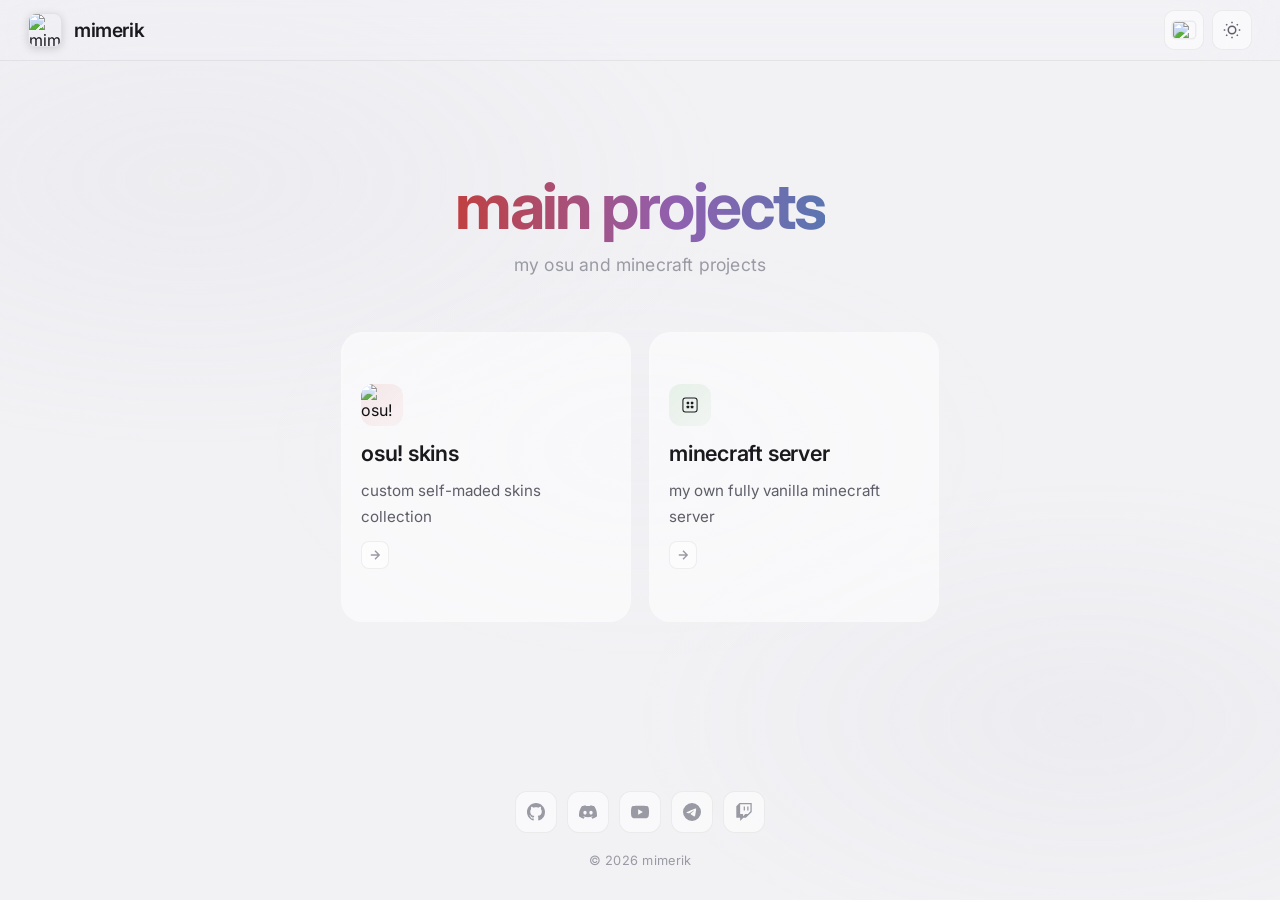
==== index.html @ aaf713ee "Add files via upload" ====
<!DOCTYPE html>
<html lang="en">
<head>
    <meta charset="UTF-8">
    <meta name="viewport" content="width=device-width, initial-scale=1.0">
    <title>mimerik</title>
    <link rel="icon" href="https://s.namemc.com/2d/skin/face.png?id=797f1263b0b15f46&scale=4" type="image/png">
    <link rel="stylesheet" href="styles.css">
    <link rel="preconnect" href="https://fonts.googleapis.com">
    <link href="https://fonts.googleapis.com/css2?family=Inter:wght@300;400;500;600;700&display=swap" rel="stylesheet">
<base target="_self">
</head>
<body>
    <nav class="navbar">
        <a href="index.html" class="logo">
            <img src="https://s.namemc.com/2d/skin/face.png?id=797f1263b0b15f46&scale=4" alt="mimerik" class="logo-img">
            <span>mimerik</span>
        </a>
        <div class="nav-controls">
            <button class="lang-btn" id="langBtn" aria-label="Switch language">
                <img src="https://flagcdn.com/w40/gb.png" alt="EN" class="flag" id="flagImg">
            </button>
            <button class="theme-btn" id="themeBtn" aria-label="Toggle theme">
                <svg class="moon" viewBox="0 0 24 24" fill="none" stroke="currentColor" stroke-width="2">
                    <path d="M21 12.79A9 9 0 1 1 11.21 3 7 7 0 0 0 21 12.79z"/>
                </svg>
                <svg class="sun" viewBox="0 0 24 24" fill="none" stroke="currentColor" stroke-width="2">
                    <circle cx="12" cy="12" r="5"/>
                    <line x1="12" y1="1" x2="12" y2="3"/>
                    <line x1="12" y1="21" x2="12" y2="23"/>
                    <line x1="4.22" y1="4.22" x2="5.64" y2="5.64"/>
                    <line x1="18.36" y1="18.36" x2="19.78" y2="19.78"/>
                    <line x1="1" y1="12" x2="3" y2="12"/>
                    <line x1="21" y1="12" x2="23" y2="12"/>
                    <line x1="4.22" y1="19.78" x2="5.64" y2="18.36"/>
                    <line x1="18.36" y1="5.64" x2="19.78" y2="4.22"/>
                </svg>
            </button>
        </div>
    </nav>

    <main>
        <div class="hero">
            <h1 data-i18n="title" class="gradient-title">main projects</h1>
            <p data-i18n="subtitle">my osu and minecraft projects</p>
        </div>

        <div class="cards cards-half">
            <a href="osu-skins.html" class="card card-half" target="_self">
                <div class="card-glass">
                    <div class="card-icon osu">
                        <img src="https://a.ppy.sh/15468975?1766821510.jpeg" alt="osu!" class="osu-avatar">
                    </div>
                    <h2 data-i18n="osuTitle">osu! skins</h2>
                    <p data-i18n="osuDesc">custom self-maded skins collection</p>
                    <span class="arrow">
                        <svg viewBox="0 0 20 20" fill="none" stroke="currentColor" stroke-width="2">
                            <path d="M4 10h12M10 4l6 6-6 6"/>
                        </svg>
                    </span>
                </div>
            </a>

            <a href="#" class="card card-half" target="_self">
                <div class="card-glass">
                    <div class="card-icon mc">
                        <svg viewBox="0 0 48 48" fill="none" stroke="currentColor" stroke-width="2.5">
                            <rect x="7" y="7" width="34" height="34" rx="6"/>
                            <rect x="16" y="16" width="6" height="6" rx="1" fill="currentColor" stroke="none"/>
                            <rect x="26" y="16" width="6" height="6" rx="1" fill="currentColor" stroke="none"/>
                            <rect x="16" y="26" width="6" height="6" rx="1" fill="currentColor" stroke="none"/>
                            <rect x="26" y="26" width="6" height="6" rx="1" fill="currentColor" stroke="none"/>
                        </svg>
                    </div>
                    <h2 data-i18n="mcTitle">minecraft server</h2>
                    <p data-i18n="mcDesc">my own fully vanilla minecraft server</p>
                    <span class="arrow">
                        <svg viewBox="0 0 20 20" fill="none" stroke="currentColor" stroke-width="2">
                            <path d="M4 10h12M10 4l6 6-6 6"/>
                        </svg>
                    </span>
                </div>
            </a>
        </div>
    </main>

    <footer>
        <div class="socials">
            <a href="https://github.com/mimerik" target="_blank" rel="noopener" aria-label="GitHub">
                <svg viewBox="0 0 24 24" fill="currentColor"><path d="M12 0C5.37 0 0 5.37 0 12c0 5.31 3.435 9.795 8.205 11.385.6.105.825-.255.825-.57 0-.285-.015-1.23-.015-2.235-3.015.555-3.795-.735-4.035-1.41-.135-.345-.72-1.41-1.23-1.695-.42-.225-1.02-.78-.015-.795.945-.015 1.62.87 1.845 1.23 1.08 1.815 2.805 1.305 3.495.99.105-.78.42-1.305.765-1.605-2.67-.3-5.46-1.335-5.46-5.925 0-1.305.465-2.385 1.23-3.225-.12-.3-.54-1.53.12-3.18 0 0 1.005-.315 3.3 1.23.96-.27 1.98-.405 3-.405s2.04.135 3 .405c2.295-1.56 3.3-1.23 3.3-1.23.66 1.65.24 2.88.12 3.18.765.84 1.23 1.905 1.23 3.225 0 4.605-2.805 5.625-5.475 5.925.435.375.81 1.095.81 2.22 0 1.605-.015 2.895-.015 3.3 0 .315.225.69.825.57A12.02 12.02 0 0024 12c0-6.63-5.37-12-12-12z"/></svg>
            </a>
            <a href="https://discordapp.com/users/578286553923584016" target="_blank" rel="noopener" aria-label="Discord">
                <svg viewBox="0 0 24 24" fill="currentColor"><path d="M20.317 4.37a19.791 19.791 0 0 0-4.885-1.515.074.074 0 0 0-.079.037c-.21.375-.444.864-.608 1.25a18.27 18.27 0 0 0-5.487 0 12.64 12.64 0 0 0-.617-1.25.077.077 0 0 0-.079-.037A19.736 19.736 0 0 0 3.677 4.37a.07.07 0 0 0-.032.027C.533 9.046-.32 13.58.099 18.057a.082.082 0 0 0 .031.057 19.9 19.9 0 0 0 5.993 3.03.078.078 0 0 0 .084-.028 14.09 14.09 0 0 0 1.226-1.994.076.076 0 0 0-.041-.106 13.107 13.107 0 0 1-1.872-.892.077.077 0 0 1-.008-.128 10.2 10.2 0 0 0 .372-.292.074.074 0 0 1 .077-.01c3.928 1.793 8.18 1.793 12.062 0a.074.074 0 0 1 .078.01c.12.098.246.198.373.292a.077.077 0 0 1-.006.127 12.299 12.299 0 0 1-1.873.892.077.077 0 0 0-.041.107c.36.698.772 1.362 1.225 1.993a.076.076 0 0 0 .084.028 19.839 19.839 0 0 0 6.002-3.03.077.077 0 0 0 .032-.054c.5-5.177-.838-9.674-3.549-13.66a.061.061 0 0 0-.031-.03zM8.02 15.33c-1.183 0-2.157-1.085-2.157-2.419 0-1.333.956-2.419 2.157-2.419 1.21 0 2.176 1.096 2.157 2.42 0 1.333-.956 2.418-2.157 2.418zm7.975 0c-1.183 0-2.157-1.085-2.157-2.419 0-1.333.955-2.419 2.157-2.419 1.21 0 2.176 1.096 2.157 2.42 0 1.333-.946 2.418-2.157 2.418z"/></svg>
            </a>
            <a href="https://www.youtube.com/@UCnj5whAP9S4E3BdW3iuBWZA" target="_blank" rel="noopener" aria-label="YouTube">
                <svg viewBox="0 0 24 24" fill="currentColor"><path d="M23.498 6.186a3.016 3.016 0 0 0-2.122-2.136C19.505 3.545 12 3.545 12 3.545s-7.505 0-9.377.505A3.017 3.017 0 0 0 .502 6.186C0 8.07 0 12 0 12s0 3.93.502 5.814a3.016 3.016 0 0 0 2.122 2.136c1.871.505 9.376.505 9.376.505s7.505 0 9.377-.505a3.015 3.015 0 0 0 2.122-2.136C24 15.93 24 12 24 12s0-3.93-.502-5.814zM9.545 15.568V8.432L15.818 12l-6.273 3.568z"/></svg>
            </a>
            <a href="https://t.me/+N1ald-0Hx380ODky" target="_blank" rel="noopener" aria-label="Telegram">
                <svg viewBox="0 0 24 24" fill="currentColor"><path d="M11.944 0A12 12 0 0 0 0 12a12 12 0 0 0 12 12 12 12 0 0 0 12-12A12 12 0 0 0 12 0a12 12 0 0 0-.056 0zm4.962 7.224c.1-.002.321.023.465.14a.506.506 0 0 1 .171.325c.016.093.036.306.02.472-.18 1.898-.962 6.502-1.36 8.627-.168.9-.499 1.201-.82 1.23-.696.065-1.225-.46-1.9-.902-1.056-.693-1.653-1.124-2.678-1.8-1.185-.78-.417-1.21.258-1.91.177-.184 3.247-2.977 3.307-3.23.007-.032.014-.15-.056-.212s-.174-.041-.249-.024c-.106.024-1.793 1.14-5.061 3.345-.48.33-.913.49-1.302.48-.428-.008-1.252-.241-1.865-.44-.752-.245-1.349-.374-1.297-.789.027-.216.325-.437.893-.663 3.498-1.524 5.83-2.529 6.998-3.014 3.332-1.386 4.025-1.627 4.476-1.635z"/></svg>
            </a>
            <a href="https://www.twitch.tv/hety_mambl" target="_blank" rel="noopener" aria-label="Twitch">
                <svg viewBox="0 0 24 24" fill="currentColor"><path d="M11.571 4.714h1.715v5.143H11.57zm4.715 0H18v5.143h-1.714zM6 0L1.714 4.286v15.428h5.143V24l4.286-4.286h3.428L22.286 12V0zm14.571 11.143l-3.428 3.428h-3.429l-3 3v-3H6.857V1.714h13.714z"/></svg>
            </a>
        </div>
        <p class="copy">&copy; 2026 mimerik</p>
    </footer>

    <script src="script.js"></script>
</body>
</html>
---- styles.css ----
:root {
    --bg: #0c0c0e;
    --bg-card: rgba(255,255,255,0.035);
    --bg-card-h: rgba(255,255,255,0.09);
    --bg-card-a: rgba(255,255,255,0.06);
    --border: rgba(255,255,255,0.07);
    --border-h: rgba(255,255,255,0.16);
    --text: #eaeaf0;
    --text-2: #90909a;
    --text-3: #5c5c66;
    --accent: #7a7a84;
    --blur: 36px;
    --t: 0.45s cubic-bezier(0.25, 0.46, 0.45, 0.94);
    --t-fast: 0.2s cubic-bezier(0.25, 0.46, 0.45, 0.94);
    --t-slow: 0.7s cubic-bezier(0.25, 0.46, 0.45, 0.94);
    --scrollbar-bg: rgba(255, 255, 255, 0.05);
    --scrollbar-thumb: rgba(255, 255, 255, 0.15);
    --scrollbar-thumb-hover: rgba(255, 255, 255, 0.25);
}

[data-theme="light"] {
    --bg: #f2f2f5;
    --bg-card: rgba(255,255,255,0.55);
    --bg-card-h: rgba(255,255,255,0.9);
    --bg-card-a: rgba(255,255,255,0.7);
    --border: rgba(0,0,0,0.06);
    --border-h: rgba(0,0,0,0.14);
    --text: #1a1a1e;
    --text-2: #5e5e68;
    --text-3: #9a9aa4;
    --accent: #4a4a52;
    --scrollbar-bg: rgba(0, 0, 0, 0.03);
    --scrollbar-thumb: rgba(0, 0, 0, 0.12);
    --scrollbar-thumb-hover: rgba(0, 0, 0, 0.2);
}

/* ===== Scrollbar ===== */
*::-webkit-scrollbar { width: 10px; height: 10px; }
*::-webkit-scrollbar-track { background: var(--scrollbar-bg); border-radius: 10px; }
*::-webkit-scrollbar-thumb { background: var(--scrollbar-thumb); border-radius: 10px; }
*::-webkit-scrollbar-thumb:hover { background: var(--scrollbar-thumb-hover); }
*::-webkit-scrollbar-corner { background: transparent; }

* { scrollbar-width: thin; scrollbar-color: var(--scrollbar-thumb) var(--scrollbar-bg); }

*, *::before, *::after { margin: 0; padding: 0; box-sizing: border-box; }

html { scroll-behavior: smooth; overflow-y: scroll; }

body {
    font-family: 'Inter', -apple-system, BlinkMacSystemFont, sans-serif;
    background: var(--bg);
    color: var(--text);
    min-height: 100vh;
    display: flex;
    flex-direction: column;
    transition: background var(--t-slow), color var(--t-slow);
    -webkit-font-smoothing: antialiased;
    overflow-x: hidden;
}

/* ===== Ambient glow ===== */
body::before {
    content: '';
    position: fixed;
    inset: 0;
    background:
        radial-gradient(ellipse 70vw 50vh at 15% 20%, rgba(120,120,140,0.04) 0%, transparent 60%),
        radial-gradient(ellipse 60vw 45vh at 85% 80%, rgba(100,100,120,0.03) 0%, transparent 60%),
        radial-gradient(ellipse 50vw 40vh at 50% 50%, rgba(140,140,160,0.02) 0%, transparent 60%);
    pointer-events: none;
    z-index: 0;
    animation: ambientPulse 12s ease-in-out infinite alternate;
}

[data-theme="light"] body::before {
    background:
        radial-gradient(ellipse 70vw 50vh at 15% 20%, rgba(180,180,200,0.08) 0%, transparent 60%),
        radial-gradient(ellipse 60vw 45vh at 85% 80%, rgba(160,160,180,0.06) 0%, transparent 60%),
        radial-gradient(ellipse 50vw 40vh at 50% 50%, rgba(200,200,220,0.04) 0%, transparent 60%);
}

@keyframes ambientPulse {
    0% { opacity: 0.6; transform: scale(1); }
    100% { opacity: 1; transform: scale(1.03); }
}

/* ===== Navbar ===== */
.navbar {
    position: fixed;
    top: 0; left: 0; right: 0;
    display: flex;
    align-items: center;
    justify-content: space-between;
    padding: 10px 28px;
    z-index: 100;
    backdrop-filter: blur(28px) saturate(160%);
    -webkit-backdrop-filter: blur(28px) saturate(160%);
    background: rgba(255,255,255,0.025);
    border-bottom: 1px solid var(--border);
    transition: backdrop-filter var(--t), background var(--t);
}

.logo {
    display: flex;
    align-items: center;
    gap: 12px;
    text-decoration: none;
    color: inherit;
    transition: opacity var(--t-fast);
}

.logo:hover { opacity: 0.85; }

.logo-img {
    width: 34px; height: 34px;
    border-radius: 8px;
    image-rendering: pixelated;
    image-rendering: crisp-edges;
    border: 1.5px solid var(--border);
    transition: border-color var(--t-fast), transform var(--t-fast), box-shadow var(--t-fast);
    box-shadow: 0 2px 8px rgba(0,0,0,0.15);
}

.logo:hover .logo-img {
    border-color: var(--border-h);
    transform: scale(1.06);
    box-shadow: 0 4px 16px rgba(0,0,0,0.2);
}

.logo:active .logo-img { transform: scale(0.96); }

.logo span {
    font-size: 1.2rem;
    font-weight: 600;
    letter-spacing: -0.02em;
}

.nav-controls {
    display: flex;
    align-items: center;
    gap: 8px;
}

.lang-btn, .theme-btn {
    width: 40px; height: 40px;
    border-radius: 10px;
    border: 1.5px solid var(--border);
    background: var(--bg-card);
    backdrop-filter: blur(14px);
    -webkit-backdrop-filter: blur(14px);
    display: flex;
    align-items: center;
    justify-content: center;
    cursor: pointer;
    color: var(--text-2);
    transition: all var(--t-fast);
    font-family: inherit;
    overflow: hidden;
    position: relative;
}

.lang-btn::after, .theme-btn::after {
    content: '';
    position: absolute;
    inset: 0;
    background: linear-gradient(135deg, rgba(255,255,255,0.08), transparent 60%);
    opacity: 0;
    transition: opacity var(--t-fast);
    pointer-events: none;
}

.lang-btn:hover, .theme-btn:hover {
    background: var(--bg-card-h);
    border-color: var(--border-h);
    color: var(--text);
    transform: translateY(-1px);
    box-shadow: 0 4px 16px rgba(0,0,0,0.1);
}

.lang-btn:hover::after, .theme-btn:hover::after { opacity: 1; }

.lang-btn:active, .theme-btn:active {
    transform: translateY(0) scale(0.93);
    box-shadow: none;
}

.flag {
    width: 22px; height: 16px;
    border-radius: 3px;
    object-fit: cover;
    box-shadow: 0 0 0 1.5px var(--border);
    transition: box-shadow var(--t-fast), transform var(--t-fast);
}

.lang-btn:hover .flag {
    box-shadow: 0 0 0 1.5px var(--border-h);
    transform: scale(1.08);
}

.theme-btn svg {
    width: 18px; height: 18px;
    position: absolute;
    transition: all var(--t);
}

.moon { opacity: 1; transform: scale(1) rotate(0); }
.sun  { opacity: 0; transform: scale(0.5) rotate(60deg); }

[data-theme="light"] .moon { opacity: 0; transform: scale(0.5) rotate(-60deg); }
[data-theme="light"] .sun  { opacity: 1; transform: scale(1) rotate(0); }

/* ===== Main ===== */
main {
    flex: 1;
    display: flex;
    flex-direction: column;
    align-items: center;
    justify-content: center;
    padding: 110px 28px 72px;
    max-width: 1200px;
    margin: 0 auto;
    width: 100%;
    position: relative;
    z-index: 1;
}

.hero {
    text-align: center;
    margin-bottom: 56px;
}

.gradient-title {
    font-size: clamp(2.4rem, 6vw, 4rem);
    font-weight: 700;
    letter-spacing: -0.04em;
    margin-bottom: 10px;
    background: linear-gradient(90deg, #e07070 0%, #c0a0e0 20%, #70b0e0 40%, #5283b1 60%, #e070a8 80%, #e07070 100%);
    background-size: 300% 100%;
    -webkit-background-clip: text;
    -webkit-text-fill-color: transparent;
    background-clip: text;
    animation: gradientShift 8s linear infinite;
}

[data-theme="light"] .gradient-title {
    background: linear-gradient(90deg, #c04040 0%, #9060b0 20%, #4080b0 40%, #409060 60%, #b09040 80%, #c04040 100%);
    background-size: 300% 100%;
    -webkit-background-clip: text;
    -webkit-text-fill-color: transparent;
    background-clip: text;
}

@keyframes gradientShift {
    0% { background-position: 0% 50%; }
    50% { background-position: 100% 50%; }
    100% { background-position: 0% 50%; }
}

.hero p {
    font-size: 1.1rem;
    color: var(--text-3);
    font-weight: 400;
    letter-spacing: 0.01em;
}

/* ===== Cards ===== */
.cards {
    display: grid;
    grid-template-columns: repeat(auto-fit, minmax(300px, 1fr));
    gap: 24px;
    width: 100%;
}

.cards-half {
    grid-template-columns: repeat(auto-fit, minmax(150px, 1fr));
    gap: 16px;
    max-width: 600px;
    margin: 0 auto;
}

.card {
    text-decoration: none;
    color: inherit;
    display: block;
    border-radius: 22px;
    transition: transform var(--t-fast);
    position: relative;
    aspect-ratio: 1 / 1;
}

.card::before {
    content: '';
    position: absolute;
    inset: -2px;
    border-radius: 24px;
    background: linear-gradient(135deg, rgba(255,255,255,0.08), rgba(255,255,255,0.02));
    opacity: 0;
    filter: blur(12px);
    transition: opacity var(--t);
    pointer-events: none;
    z-index: -1;
}

.card:hover::before { opacity: 1; }

.card-glass {
    position: relative;
    border-radius: 22px;
    padding: 36px 32px;
    background: var(--bg-card);
    display: flex;
    flex-direction: column;
    align-items: flex-start;
    justify-content: center;
    gap: 16px;
    transition: background var(--t-fast), transform var(--t-fast), box-shadow var(--t);
    height: 100%;
    border: 1.5px solid transparent;
    background-clip: padding-box;
}

.card-glass::before {
    content: '';
    position: absolute;
    inset: 0;
    border-radius: 22px;
    padding: 1.5px;
    background: linear-gradient(135deg, rgba(255,255,255,0.15) 0%, rgba(255,255,255,0.04) 50%, rgba(255,255,255,0.12) 100%);
    -webkit-mask: linear-gradient(#fff 0 0) content-box, linear-gradient(#fff 0 0);
    -webkit-mask-composite: xor;
    mask-composite: exclude;
    pointer-events: none;
}

.card:hover { transform: translateY(-4px); }

.card:hover .card-glass {
    background: var(--bg-card-h);
    box-shadow: 0 16px 48px rgba(0,0,0,0.18), 0 0 0 1px var(--border-h);
}

[data-theme="light"] .card:hover .card-glass {
    box-shadow: 0 16px 48px rgba(0,0,0,0.08), 0 0 0 1px var(--border-h);
}

.card:active {
    transform: translateY(-1px) scale(0.985);
    transition: transform 0.1s cubic-bezier(0.25, 0.46, 0.45, 0.94);
}

.card:active .card-glass {
    background: var(--bg-card-a);
    box-shadow: 0 6px 20px rgba(0,0,0,0.1), 0 0 0 1px var(--border);
    transition: all 0.1s cubic-bezier(0.25, 0.46, 0.45, 0.94);
}

/* Half-size cards */
.card-half { aspect-ratio: 1 / 1; }

.card-half .card-glass {
    padding: 24px 20px;
    gap: 12px;
}

.card-half .card-icon {
    width: 42px; height: 42px;
    border-radius: 12px;
    margin-bottom: 2px;
}

.card-half .card-icon svg { width: 20px; height: 20px; }

.card-half .osu-avatar { border-radius: 12px; }

.card-half h2 { font-size: 1.05rem; }

.card-half p {
    font-size: 0.8rem;
    line-height: 1.4;
}

.card-half .arrow {
    width: 28px; height: 28px;
    border-radius: 8px;
    margin-top: 0;
}

.card-half .arrow svg { width: 14px; height: 14px; }

.card-icon {
    width: 56px; height: 56px;
    border-radius: 16px;
    display: flex;
    align-items: center;
    justify-content: center;
    margin-bottom: 4px;
    transition: transform var(--t-fast), box-shadow var(--t-fast);
    overflow: hidden;
}

.card:hover .card-icon { transform: scale(1.08) rotate(2deg); }
.card:active .card-icon { transform: scale(0.98) rotate(0deg); }

.card-icon svg { width: 28px; height: 28px; }

.osu { background: linear-gradient(135deg, rgba(220,100,100,0.12), rgba(220,100,100,0.05)); }
.mc  { background: linear-gradient(135deg, rgba(100,180,100,0.12), rgba(100,180,100,0.05)); }

.osu-avatar {
    width: 100%; height: 100%;
    object-fit: cover;
    border-radius: 16px;
    filter: grayscale(0.3) contrast(1.1);
    transition: filter var(--t-fast), transform var(--t-fast);
}

.card:hover .osu-avatar {
    filter: grayscale(0) contrast(1);
    transform: scale(1.05);
}

.card h2 {
    font-size: 1.35rem;
    font-weight: 600;
    letter-spacing: -0.01em;
    transition: transform var(--t-fast);
}

.card:hover h2 { transform: translateX(2px); }

.card p {
    font-size: 0.95rem;
    line-height: 1.65;
    color: var(--text-2);
    transition: color var(--t-fast);
}

.card:hover p { color: var(--text); }

.arrow {
    margin-top: 4px;
    width: 36px; height: 36px;
    border-radius: 10px;
    background: var(--bg-card);
    border: 1.5px solid var(--border);
    display: flex;
    align-items: center;
    justify-content: center;
    color: var(--text-3);
    transition: all var(--t-fast);
}

.arrow svg { width: 16px; height: 16px; transition: transform var(--t-fast); }

.card:hover .arrow {
    background: var(--bg-card-h);
    border-color: var(--border-h);
    color: var(--text);
    transform: translateX(3px);
}

.card:hover .arrow svg { transform: translateX(2px); }

.card:active .arrow {
    transform: translateX(0) scale(0.93);
    transition: transform 0.1s;
}

/* ===== Footer ===== */
footer {
    padding: 40px 28px 32px;
    display: flex;
    flex-direction: column;
    align-items: center;
    gap: 20px;
    position: relative;
    z-index: 1;
}

.socials {
    display: flex;
    gap: 10px;
}

.socials a {
    width: 42px; height: 42px;
    border-radius: 12px;
    display: flex;
    align-items: center;
    justify-content: center;
    background: var(--bg-card);
    border: 1.5px solid var(--border);
    color: var(--text-3);
    text-decoration: none;
    transition: all var(--t-fast);
    position: relative;
    overflow: hidden;
}

.socials a::after {
    content: '';
    position: absolute;
    inset: 0;
    background: linear-gradient(135deg, rgba(255,255,255,0.06), transparent);
    opacity: 0;
    transition: opacity var(--t-fast);
    pointer-events: none;
}

.socials a:hover {
    background: var(--bg-card-h);
    border-color: var(--border-h);
    color: var(--text);
    transform: translateY(-3px);
    box-shadow: 0 8px 24px rgba(0,0,0,0.12);
}

.socials a:hover::after { opacity: 1; }

.socials a:active {
    transform: translateY(-1px) scale(0.93);
    box-shadow: 0 2px 8px rgba(0,0,0,0.08);
    transition: all 0.1s;
}

.socials a svg { width: 18px; height: 18px; position: relative; z-index: 1; }

.copy {
    font-size: 0.8rem;
    color: var(--text-3);
    letter-spacing: 0.02em;
}

/* ===== Skins Page ===== */
.skins-grid {
    display: grid;
    grid-template-columns: repeat(3, 1fr);
    gap: 16px;
    row-gap: 32px;
    width: 100%;
    max-width: 1200px;
    margin: 0 auto;
}

.skin-card {
    text-decoration: none;
    color: inherit;
    display: block;
    border-radius: 24px;
    transition: transform var(--t-fast);
    position: relative;
    cursor: pointer;
    outline: none;
    will-change: transform;
    animation: up 0.5s cubic-bezier(0.25, 0.46, 0.45, 0.94) both;
}

.skin-card:nth-child(1) { animation-delay: 0.05s; }
.skin-card:nth-child(2) { animation-delay: 0.09s; }
.skin-card:nth-child(3) { animation-delay: 0.13s; }
.skin-card:nth-child(4) { animation-delay: 0.17s; }
.skin-card:nth-child(5) { animation-delay: 0.21s; }
.skin-card:nth-child(6) { animation-delay: 0.25s; }

@keyframes up {
    from { opacity: 0; transform: translateY(20px); }
    to { opacity: 1; transform: translateY(0); }
}

.skin-card::before {
    content: '';
    position: absolute;
    inset: -3px;
    border-radius: 27px;
    background: linear-gradient(135deg, rgba(255,255,255,0.1), rgba(255,255,255,0.02));
    opacity: 0;
    filter: blur(16px);
    transition: opacity var(--t);
    pointer-events: none;
    z-index: -1;
}

.skin-card:hover::before { opacity: 1; }

.skin-glass {
    position: relative;
    border-radius: 24px;
    padding: 2px;
    background: linear-gradient(135deg, rgba(255,255,255,0.12) 0%, rgba(255,255,255,0.03) 50%, rgba(255,255,255,0.1) 100%);
    backdrop-filter: blur(var(--blur)) saturate(150%);
    -webkit-backdrop-filter: blur(var(--blur)) saturate(150%);
    transition: all var(--t-fast);
    overflow: hidden;
}

.skin-glass::before {
    content: '';
    position: absolute;
    inset: 0;
    border-radius: 24px;
    padding: 2px;
    background: linear-gradient(135deg, rgba(255,255,255,0.15) 0%, rgba(255,255,255,0.04) 50%, rgba(255,255,255,0.12) 100%);
    -webkit-mask: linear-gradient(#fff 0 0) content-box, linear-gradient(#fff 0 0);
    -webkit-mask-composite: xor;
    mask-composite: exclude;
    pointer-events: none;
}

.skin-glass {
    background: var(--bg-card);
    border-radius: 22px;
    display: flex;
    flex-direction: column;
    transition: background var(--t-fast), transform var(--t-fast), box-shadow var(--t);
}

.skin-card:hover { transform: translateY(-4px); }

.skin-card:hover .skin-glass {
    background: var(--bg-card-h);
    box-shadow: 0 16px 48px rgba(0,0,0,0.18), 0 0 0 1px var(--border-h);
}

[data-theme="light"] .skin-card:hover .skin-glass {
    box-shadow: 0 16px 48px rgba(0,0,0,0.08), 0 0 0 1px var(--border-h);
}

.skin-card:active {
    transform: translateY(-2px) scale(0.985);
    transition: transform 0.1s cubic-bezier(0.25, 0.46, 0.45, 0.94);
}

.skin-card:active .skin-glass {
    background: var(--bg-card-a);
    box-shadow: 0 6px 20px rgba(0,0,0,0.1), 0 0 0 1px var(--border);
    transition: all 0.1s cubic-bezier(0.25, 0.46, 0.45, 0.94);
}

.skin-card:focus-visible .skin-glass {
    box-shadow: 0 0 0 2px var(--accent);
}

.skin-preview {
    width: 100%;
    aspect-ratio: 16 / 9;
    position: relative;
    overflow: hidden;
    border-radius: 22px 22px 0 0;
    display: flex;
    align-items: center;
    justify-content: center;
    background: var(--bg);
}

.skin-preview-img {
    width: 100%; height: 100%;
    object-fit: cover;
    display: block;
}

.skin-overlay {
    position: absolute;
    inset: 0;
    background: rgba(0,0,0,0.15);
    transition: all var(--t-fast);
}

.skin-card:hover .skin-overlay { background: rgba(0,0,0,0.05); }
.skin-card:active .skin-overlay { background: rgba(0,0,0,0.25); }

.skin-badge {
    position: absolute;
    top: 16px; right: 16px;
    padding: 6px 14px;
    border-radius: 10px;
    font-size: 0.8rem;
    font-weight: 600;
    letter-spacing: 0.04em;
    color: #fff;
    background: rgba(0,0,0,0.5);
    border: 1px solid rgba(255,255,255,0.15);
    backdrop-filter: blur(12px);
    -webkit-backdrop-filter: blur(12px);
    transition: all var(--t-fast);
    z-index: 2;
}

.skin-card:hover .skin-badge {
    background: rgba(0,0,0,0.6);
    border-color: rgba(255,255,255,0.25);
}

.skin-info {
    padding: 20px 24px 24px;
    display: flex;
    flex-direction: column;
    gap: 8px;
}

.skin-info h3 {
    font-size: 1.3rem;
    font-weight: 600;
    letter-spacing: -0.01em;
    color: var(--text);
    transition: transform var(--t-fast);
}

.skin-card:hover .skin-info h3 { transform: translateX(3px); }

.skin-info p {
    font-size: 0.95rem;
    line-height: 1.6;
    color: var(--text-2);
    transition: color var(--t-fast);
}

.skin-card:hover .skin-info p { color: var(--text); }

/* ===== Modal ===== */
.skin-modal {
    position: fixed;
    inset: 0;
    z-index: 1000;
    display: flex;
    align-items: center;
    justify-content: center;
    padding: 24px;
    opacity: 0;
    pointer-events: none;
    transition: opacity var(--t), visibility var(--t);
    visibility: hidden;
}

.skin-modal.open {
    opacity: 1;
    pointer-events: auto;
    visibility: visible;
}

.modal-backdrop {
    position: absolute;
    inset: 0;
    background: rgba(0,0,0,0.6);
    cursor: pointer;
    transition: background var(--t-slow);
}

[data-theme="light"] .modal-backdrop { background: rgba(0,0,0,0.35); }

.modal-panel {
    position: relative;
    width: 100%;
    max-width: 960px;
    max-height: 90vh;
    border-radius: 26px;
    padding: 2px;
    background: linear-gradient(135deg, rgba(255,255,255,0.15) 0%, rgba(255,255,255,0.05) 50%, rgba(255,255,255,0.12) 100%);
    backdrop-filter: blur(48px) saturate(160%);
    -webkit-backdrop-filter: blur(48px) saturate(160%);
    transform: scale(0.92) translateY(20px);
    opacity: 0;
    transition: transform 0.25s cubic-bezier(0.25, 0.46, 0.45, 0.94),
                opacity 0.25s cubic-bezier(0.25, 0.46, 0.45, 0.94);
    overflow: hidden;
    display: flex;
    flex-direction: column;
    will-change: transform, opacity;
}

.skin-modal.open .modal-panel {
    transform: scale(1) translateY(0);
    opacity: 1;
}

.modal-panel::before {
    content: '';
    position: absolute;
    inset: 0;
    border-radius: 26px;
    padding: 2px;
    background: linear-gradient(135deg, rgba(255,255,255,0.2) 0%, rgba(255,255,255,0.06) 50%, rgba(255,255,255,0.15) 100%);
    -webkit-mask: linear-gradient(#fff 0 0) content-box, linear-gradient(#fff 0 0);
    -webkit-mask-composite: xor;
    mask-composite: exclude;
    pointer-events: none;
}

.modal-close {
    position: absolute;
    top: -20px; right: -60px;
    width: 44px; height: 44px;
    border-radius: 14px;
    border: 1.5px solid var(--border);
    background: var(--bg-card);
    backdrop-filter: blur(12px);
    -webkit-backdrop-filter: blur(12px);
    display: flex;
    align-items: center;
    justify-content: center;
    cursor: pointer;
    color: var(--text-2);
    z-index: 10;
    transition: all var(--t-fast);
}

.modal-close:hover {
    background: var(--bg-card-h);
    border-color: var(--border-h);
    color: var(--text);
    transform: rotate(90deg);
}

.modal-close:active { transform: rotate(90deg) scale(0.9); }

.modal-close svg { width: 20px; height: 20px; }

.modal-content {
    background: var(--bg-card);
    border-radius: 24px;
    overflow: hidden;
    display: flex;
    flex-direction: column;
    max-height: calc(90vh - 4px);
}

.modal-gallery {
    display: flex;
    flex-direction: column;
    gap: 14px;
    padding: 28px 28px 0;
}

.modal-main-wrapper {
    width: 100%;
    position: relative;
    overflow: hidden;
    border-radius: 18px;
}

.modal-main-shot {
    width: 100%;
    aspect-ratio: 16 / 9;
    position: relative;
    overflow: hidden;
    border-radius: 18px;
    background: var(--bg);
}

.modal-main-img {
    width: 100%; height: 100%;
    object-fit: cover;
    display: block;
    transition: transform 0.35s cubic-bezier(0.25, 0.46, 0.45, 0.94);
    will-change: transform;
}

.modal-main-img.slide-left {
    transform: translateX(-30px);
}
.modal-main-img.slide-right {
    transform: translateX(30px);
}

.modal-shot-overlay {
    position: absolute;
    inset: 0;
    background: rgba(0,0,0,0.1);
    transition: all var(--t-fast);
}

.modal-nav {
    position: absolute;
    top: 50%;
    transform: translateY(-50%);
    width: 48px; height: 48px;
    border-radius: 50%;
    border: 1.5px solid rgba(255,255,255,0.15);
    background: rgba(0,0,0,0.5);
    backdrop-filter: blur(12px);
    -webkit-backdrop-filter: blur(12px);
    display: flex;
    align-items: center;
    justify-content: center;
    cursor: pointer;
    color: #fff;
    transition: all var(--t-fast);
    z-index: 5;
    opacity: 0;
}

.skin-modal.open .modal-nav { opacity: 1; }

.modal-nav:hover {
    background: rgba(255,255,255,0.15);
    border-color: rgba(255,255,255,0.3);
    transform: translateY(-50%) scale(1.1);
}

.modal-nav:active { transform: translateY(-50%) scale(0.9); }

.modal-nav-prev { left: 16px; }
.modal-nav-next { right: 16px; }

.modal-nav svg { width: 24px; height: 24px; }

.modal-thumbs {
    display: flex;
    gap: 12px;
    justify-content: center;
}

.modal-thumb {
    width: 96px; height: 64px;
    border-radius: 12px;
    border: 2px solid transparent;
    background: var(--bg-card);
    cursor: pointer;
    position: relative;
    overflow: hidden;
    padding: 0;
    transition: all var(--t-fast);
    flex-shrink: 0;
}

.modal-thumb-img {
    width: 100%; height: 100%;
    object-fit: cover;
    display: block;
}

.thumb-overlay {
    position: absolute;
    inset: 0;
    background: rgba(0,0,0,0.2);
    transition: all var(--t-fast);
}

.modal-thumb:hover .thumb-overlay { background: rgba(0,0,0,0.05); }

.modal-thumb.active {
    border-color: var(--accent);
    box-shadow: 0 0 0 3px rgba(122,122,132,0.2);
}

.modal-thumb.active .thumb-overlay { background: rgba(0,0,0,0.05); }

.modal-details {
    padding: 28px 32px 32px;
    display: flex;
    flex-direction: column;
    gap: 16px;
}

.modal-header {
    display: flex;
    align-items: center;
    gap: 16px;
    flex-wrap: wrap;
}

.modal-header h2 {
    font-size: 1.8rem;
    font-weight: 700;
    letter-spacing: -0.02em;
    color: var(--text);
    margin: 0;
}

.modal-version {
    font-size: 0.9rem;
    font-weight: 600;
    color: var(--text-2);
    padding: 5px 14px;
    border-radius: 10px;
    background: var(--bg-card-h);
    border: 1px solid var(--border);
    white-space: nowrap;
}

.modal-desc {
    font-size: 1.05rem;
    line-height: 1.65;
    color: var(--text-2);
}

.modal-download {
    display: inline-flex;
    align-items: center;
    gap: 10px;
    padding: 16px 32px;
    border-radius: 16px;
    background: linear-gradient(135deg, rgba(255,255,255,0.1), rgba(255,255,255,0.04));
    border: 1.5px solid var(--border);
    color: var(--text);
    text-decoration: none;
    font-size: 1.05rem;
    font-weight: 600;
    letter-spacing: -0.01em;
    align-self: flex-start;
    margin-top: 4px;
    transition: all var(--t-fast);
    position: relative;
    overflow: hidden;
}

.modal-download::after {
    content: '';
    position: absolute;
    inset: 0;
    background: linear-gradient(135deg, rgba(255,255,255,0.08), transparent 60%);
    opacity: 0;
    transition: opacity var(--t-fast);
    pointer-events: none;
}

.modal-download:hover {
    background: linear-gradient(135deg, rgba(255,255,255,0.16), rgba(255,255,255,0.06));
    border-color: var(--border-h);
    transform: translateY(-2px);
    box-shadow: 0 8px 28px rgba(0,0,0,0.15);
}

.modal-download:hover::after { opacity: 1; }

.modal-download:active {
    transform: translateY(0) scale(0.97);
    box-shadow: 0 2px 8px rgba(0,0,0,0.1);
    transition: all 0.1s;
}

.modal-download svg { width: 22px; height: 22px; position: relative; z-index: 1; }
.modal-download span { position: relative; z-index: 1; }

/* ===== Responsive ===== */
@media (max-width: 1200px) {
    .skins-grid {
        grid-template-columns: repeat(2, 1fr);
        max-width: 800px;
    }
}

@media (max-width: 720px) {
    .navbar { padding: 9px 20px; }
    .logo-img { width: 30px; height: 30px; }
    main { padding: 96px 20px 56px; }
    .cards { grid-template-columns: 1fr; gap: 18px; }
    .cards-half { grid-template-columns: 1fr; max-width: 300px; }
    .card-glass { padding: 30px 26px; }
    .gradient-title { font-size: clamp(2rem, 8vw, 3rem); }
    .skins-grid {
        grid-template-columns: 1fr;
        max-width: 460px;
    }
    .modal-panel {
        max-height: 95vh;
        margin: 12px;
    }
    .modal-gallery { padding: 18px 18px 0; }
    .modal-details { padding: 20px 22px 24px; }
    .modal-header h2 { font-size: 1.5rem; }
    .modal-thumb { width: 72px; height: 48px; }
    .modal-nav { width: 40px; height: 40px; }
    .modal-nav svg { width: 20px; height: 20px; }
    .modal-nav-prev { left: 10px; }
    .modal-nav-next { right: 10px; }
    .modal-close {
        top: -14px; right: -40px;
        width: 34px; height: 34px;
        border-radius: 10px;
    }
    .modal-close svg { width: 16px; height: 16px; }
}

@media (max-width: 640px) {
    .modal-close {
        top: -16px; right: -50px;
        width: 38px; height: 38px;
    }
    .modal-close svg { width: 18px; height: 18px; }
}
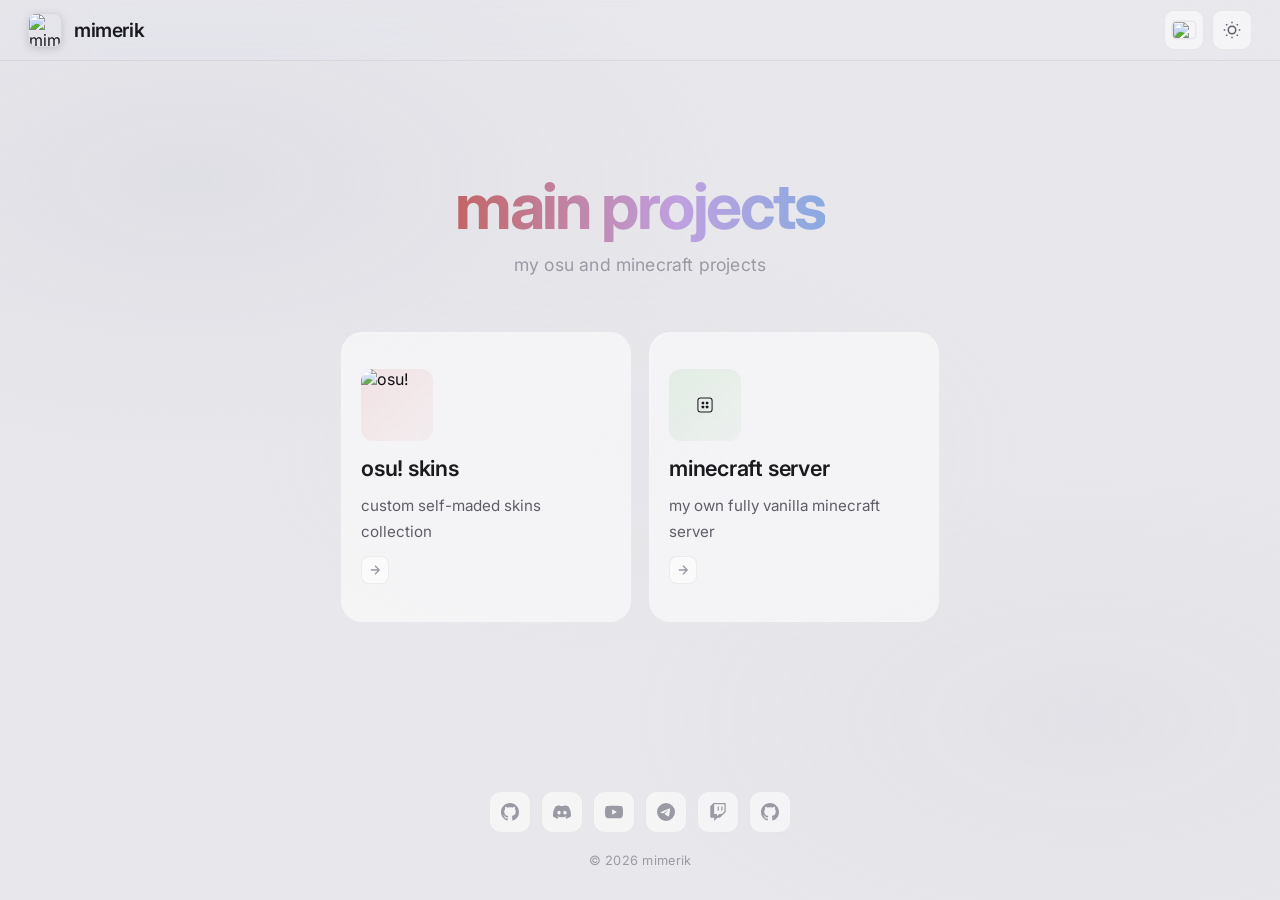
==== commit 53c2f634: "Add files via upload" ====
--- a/index.html
+++ b/index.html
@@ -7,7 +7,8 @@
     <link rel="icon" href="https://s.namemc.com/2d/skin/face.png?id=797f1263b0b15f46&scale=4" type="image/png">
     <link rel="stylesheet" href="styles.css">
     <link rel="preconnect" href="https://fonts.googleapis.com">
-    <link href="https://fonts.googleapis.com/css2?family=Inter:wght@300;400;500;600;700&display=swap" rel="stylesheet">
+    <link rel="preload" href="https://fonts.googleapis.com/css2?family=Inter:wght@300;400;500;600;700&display=swap" as="style" onload="this.onload=null;this.rel='stylesheet'">
+    <noscript><link rel="stylesheet" href="https://fonts.googleapis.com/css2?family=Inter:wght@300;400;500;600;700&display=swap"></noscript>
 <base target="_self">
 </head>
 <body>
@@ -49,7 +50,7 @@
             <a href="osu-skins.html" class="card card-half" target="_self">
                 <div class="card-glass">
                     <div class="card-icon osu">
-                        <img src="https://a.ppy.sh/15468975?1766821510.jpeg" alt="osu!" class="osu-avatar">
+                        <img src="https://ameobea.b-cdn.net/osutrack/Mixins/userImage.php?u=15468975" alt="osu!" class="osu-avatar">
                     </div>
                     <h2 data-i18n="osuTitle">osu! skins</h2>
                     <p data-i18n="osuDesc">custom self-maded skins collection</p>
@@ -101,6 +102,9 @@
             <a href="https://www.twitch.tv/hety_mambl" target="_blank" rel="noopener" aria-label="Twitch">
                 <svg viewBox="0 0 24 24" fill="currentColor"><path d="M11.571 4.714h1.715v5.143H11.57zm4.715 0H18v5.143h-1.714zM6 0L1.714 4.286v15.428h5.143V24l4.286-4.286h3.428L22.286 12V0zm14.571 11.143l-3.428 3.428h-3.429l-3 3v-3H6.857V1.714h13.714z"/></svg>
             </a>
+            <a href="https://osu.ppy.sh/users/15468975" target="_blank" rel="noopener" aria-label="osu! profile" class="socials-osu">
+                <svg viewBox="0 0 24 24" fill="currentColor"><path d="M12 0C5.37 0 0 5.37 0 12c0 5.31 3.435 9.795 8.205 11.385.6.105.825-.255.825-.57 0-.285-.015-1.23-.015-2.235-3.015.555-3.795-.735-4.035-1.41-.135-.345-.72-1.41-1.23-1.695-.42-.225-1.02-.78-.015-.795.945-.015 1.62.87 1.845 1.23 1.08 1.815 2.805 1.305 3.495.99.105-.78.42-1.305.765-1.605-2.67-.3-5.46-1.335-5.46-5.925 0-1.305.465-2.385 1.23-3.225-.12-.3-.54-1.53.12-3.18 0 0 1.005-.315 3.3 1.23.96-.27 1.98-.405 3-.405s2.04.135 3 .405c2.295-1.56 3.3-1.23 3.3-1.23.66 1.65.24 2.88.12 3.18.765.84 1.23 1.905 1.23 3.225 0 4.605-2.805 5.625-5.475 5.925.435.375.81 1.095.81 2.22 0 1.605-.015 2.895-.015 3.3 0 .315.225.69.825.57A12.02 12.02 0 0024 12c0-6.63-5.37-12-12-12z"/></svg>
+            </a>
         </div>
         <p class="copy">&copy; 2026 mimerik</p>
     </footer>
--- a/styles.css
+++ b/styles.css
@@ -19,7 +19,7 @@
 }
 
 [data-theme="light"] {
-    --bg: #f2f2f5;
+    --bg: #e8e8ec;
     --bg-card: rgba(255,255,255,0.55);
     --bg-card-h: rgba(255,255,255,0.9);
     --bg-card-a: rgba(255,255,255,0.7);
@@ -65,9 +65,9 @@
     position: fixed;
     inset: 0;
     background:
-        radial-gradient(ellipse 70vw 50vh at 15% 20%, rgba(120,120,140,0.04) 0%, transparent 60%),
-        radial-gradient(ellipse 60vw 45vh at 85% 80%, rgba(100,100,120,0.03) 0%, transparent 60%),
-        radial-gradient(ellipse 50vw 40vh at 50% 50%, rgba(140,140,160,0.02) 0%, transparent 60%);
+        radial-gradient(ellipse 70vw 50vh at 15% 20%, rgba(120,120,140,0.16) 0%, transparent 60%),
+        radial-gradient(ellipse 60vw 45vh at 85% 80%, rgba(100,100,120,0.08) 0%, transparent 60%),
+        radial-gradient(ellipse 50vw 40vh at 50% 50%, rgba(140,140,160,0.08) 0%, transparent 60%);
     pointer-events: none;
     z-index: 0;
     animation: ambientPulse 12s ease-in-out infinite alternate;
@@ -75,9 +75,9 @@
 
 [data-theme="light"] body::before {
     background:
-        radial-gradient(ellipse 70vw 50vh at 15% 20%, rgba(180,180,200,0.08) 0%, transparent 60%),
-        radial-gradient(ellipse 60vw 45vh at 85% 80%, rgba(160,160,180,0.06) 0%, transparent 60%),
-        radial-gradient(ellipse 50vw 40vh at 50% 50%, rgba(200,200,220,0.04) 0%, transparent 60%);
+        radial-gradient(ellipse 70vw 50vh at 15% 20%, rgba(180,180,200,0.16) 0%, transparent 60%),
+        radial-gradient(ellipse 60vw 45vh at 85% 80%, rgba(160,160,180,0.08) 0%, transparent 60%),
+        radial-gradient(ellipse 50vw 40vh at 50% 50%, rgba(200,200,220,0.08) 0%, transparent 60%);
 }
 
 @keyframes ambientPulse {
@@ -235,7 +235,7 @@
     font-weight: 700;
     letter-spacing: -0.04em;
     margin-bottom: 10px;
-    background: linear-gradient(90deg, #e07070 0%, #c0a0e0 20%, #70b0e0 40%, #5283b1 60%, #e070a8 80%, #e07070 100%);
+    background: linear-gradient(90deg, #c26565 0%, #c0a0e0 20%, #70b0e0 40%, #5283b1 60%, #ad77af 80%, #c26565 100%);
     background-size: 300% 100%;
     -webkit-background-clip: text;
     -webkit-text-fill-color: transparent;
@@ -244,7 +244,7 @@
 }
 
 [data-theme="light"] .gradient-title {
-    background: linear-gradient(90deg, #c04040 0%, #9060b0 20%, #4080b0 40%, #409060 60%, #b09040 80%, #c04040 100%);
+    background: linear-gradient(90deg, #c26565 0%, #c0a0e0 20%, #70b0e0 40%, #5283b1 60%, #ad77af 80%, #c26565 100%);
     background-size: 300% 100%;
     -webkit-background-clip: text;
     -webkit-text-fill-color: transparent;
@@ -364,7 +364,7 @@
 }
 
 .card-half .card-icon {
-    width: 42px; height: 42px;
+    width: 72px; height: 72px;
     border-radius: 12px;
     margin-bottom: 2px;
 }
@@ -433,10 +433,10 @@
     font-size: 0.95rem;
     line-height: 1.65;
     color: var(--text-2);
-    transition: color var(--t-fast);
-}
-
-.card:hover p { color: var(--text); }
+    transition: color var(--t-fast), transform var(--t-fast);
+}
+
+.card:hover p { color: var(--text); transform: translateX(2px); }
 
 .arrow {
     margin-top: 4px;
@@ -525,6 +525,8 @@
 }
 
 .socials a svg { width: 18px; height: 18px; position: relative; z-index: 1; }
+
+.socials-osu svg { width: 22px; height: 22px; }
 
 .copy {
     font-size: 0.8rem;
@@ -583,6 +585,8 @@
 
 .skin-card:hover::before { opacity: 1; }
 
+.skin-card:hover { transform: translateY(-6px); }
+
 .skin-glass {
     position: relative;
     border-radius: 24px;
@@ -614,8 +618,6 @@
     flex-direction: column;
     transition: background var(--t-fast), transform var(--t-fast), box-shadow var(--t);
 }
-
-.skin-card:hover { transform: translateY(-4px); }
 
 .skin-card:hover .skin-glass {
     background: var(--bg-card-h);
@@ -712,10 +714,21 @@
     font-size: 0.95rem;
     line-height: 1.6;
     color: var(--text-2);
-    transition: color var(--t-fast);
-}
-
-.skin-card:hover .skin-info p { color: var(--text); }
+    transition: color var(--t-fast), transform var(--t-fast);
+}
+
+.skin-card:hover .skin-info p { color: var(--text); transform: translateX(3px); }
+
+.skin-divider {
+    width: 100%;
+    height: 1.5px;
+    background: linear-gradient(90deg, var(--border), transparent);
+    transition: background var(--t-fast);
+}
+
+.skin-card:hover .skin-divider {
+    background: linear-gradient(90deg, var(--border-h), transparent);
+}
 
 /* ===== Modal ===== */
 .skin-modal {
@@ -982,6 +995,12 @@
     font-size: 1.05rem;
     line-height: 1.65;
     color: var(--text-2);
+}
+
+.modal-divider {
+    width: 100%;
+    height: 1.5px;
+    background: linear-gradient(90deg, var(--border), transparent);
 }
 
 .modal-download {
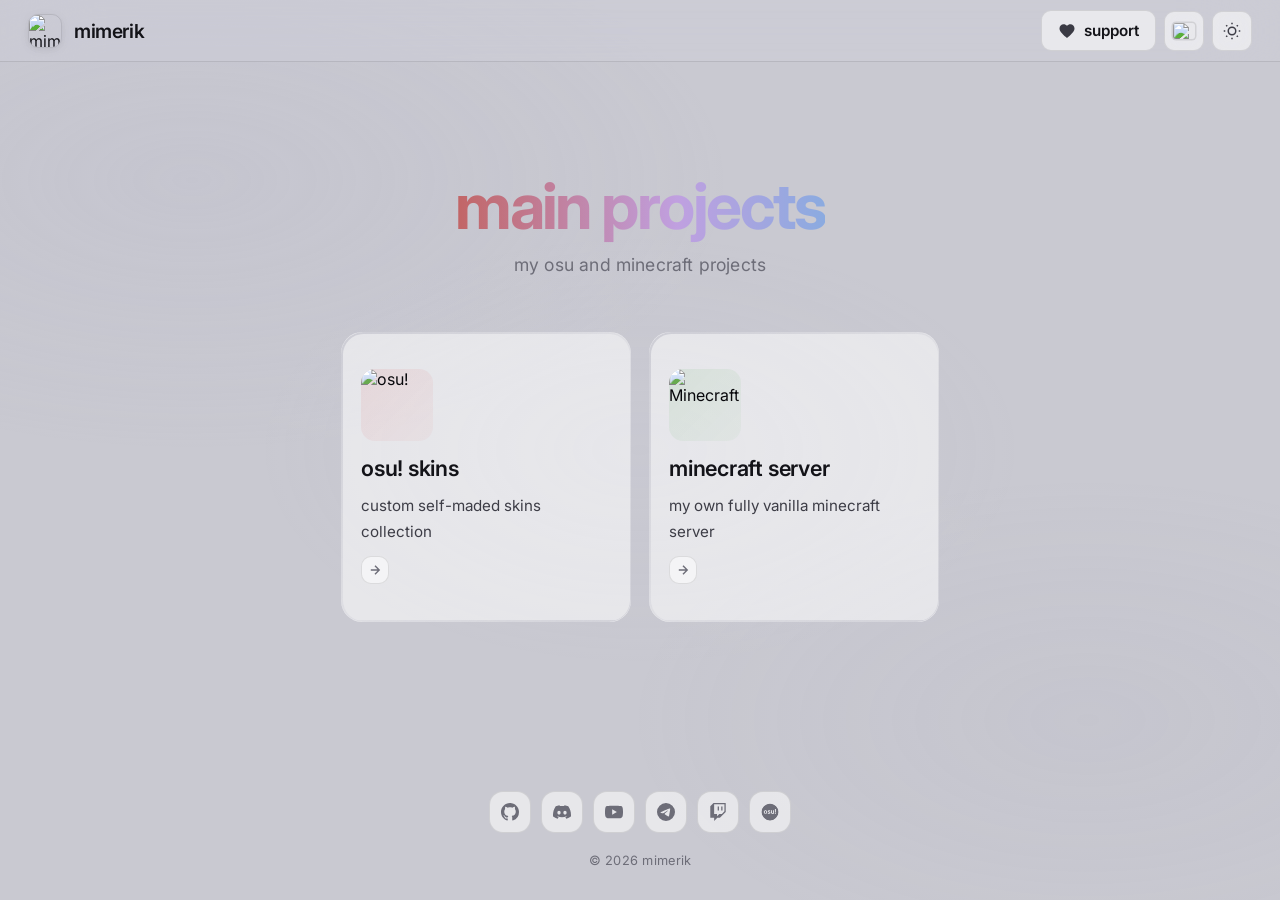
==== commit e09dbe81: "Add files via upload bug fixes" ====
--- a/index.html
+++ b/index.html
@@ -3,29 +3,36 @@
 <head>
     <meta charset="UTF-8">
     <meta name="viewport" content="width=device-width, initial-scale=1.0">
+    <meta name="description" content="mimerik — osu! skins and minecraft server projects">
+    <meta name="theme-color" content="#0c0c0e">
     <title>mimerik</title>
     <link rel="icon" href="https://s.namemc.com/2d/skin/face.png?id=797f1263b0b15f46&scale=4" type="image/png">
     <link rel="stylesheet" href="styles.css">
     <link rel="preconnect" href="https://fonts.googleapis.com">
+    <link rel="preconnect" href="https://fonts.gstatic.com" crossorigin>
     <link rel="preload" href="https://fonts.googleapis.com/css2?family=Inter:wght@300;400;500;600;700&display=swap" as="style" onload="this.onload=null;this.rel='stylesheet'">
     <noscript><link rel="stylesheet" href="https://fonts.googleapis.com/css2?family=Inter:wght@300;400;500;600;700&display=swap"></noscript>
-<base target="_self">
+    <base target="_self">
 </head>
 <body>
     <nav class="navbar">
         <a href="index.html" class="logo">
-            <img src="https://s.namemc.com/2d/skin/face.png?id=797f1263b0b15f46&scale=4" alt="mimerik" class="logo-img">
+            <img src="https://s.namemc.com/2d/skin/face.png?id=797f1263b0b15f46&scale=4" alt="mimerik" class="logo-img" width="34" height="34">
             <span>mimerik</span>
         </a>
         <div class="nav-controls">
-            <button class="lang-btn" id="langBtn" aria-label="Switch language">
-                <img src="https://flagcdn.com/w40/gb.png" alt="EN" class="flag" id="flagImg">
+            <a href="https://dalink.to/hety_mambl" target="_blank" rel="noopener noreferrer" class="support-btn">
+                <svg viewBox="0 0 24 24" fill="currentColor" width="18" height="18"><path d="M12 21.35l-1.45-1.32C5.4 15.36 2 12.28 2 8.5 2 5.42 4.42 3 7.5 3c1.74 0 3.41.81 4.5 2.09C13.09 3.81 14.76 3 16.5 3 19.58 3 22 5.42 22 8.5c0 3.78-3.4 6.86-8.55 11.54L12 21.35z"/></svg>
+                <span data-i18n="support">Support</span>
+            </a>
+            <button class="lang-btn" id="langBtn" aria-label="Switch language" type="button">
+                <img src="https://flagcdn.com/w40/gb.png" alt="EN" class="flag" id="flagImg" width="22" height="16">
             </button>
-            <button class="theme-btn" id="themeBtn" aria-label="Toggle theme">
-                <svg class="moon" viewBox="0 0 24 24" fill="none" stroke="currentColor" stroke-width="2">
+            <button class="theme-btn" id="themeBtn" aria-label="Toggle theme" type="button">
+                <svg class="moon" viewBox="0 0 24 24" fill="none" stroke="currentColor" stroke-width="2" width="18" height="18">
                     <path d="M21 12.79A9 9 0 1 1 11.21 3 7 7 0 0 0 21 12.79z"/>
                 </svg>
-                <svg class="sun" viewBox="0 0 24 24" fill="none" stroke="currentColor" stroke-width="2">
+                <svg class="sun" viewBox="0 0 24 24" fill="none" stroke="currentColor" stroke-width="2" width="18" height="18">
                     <circle cx="12" cy="12" r="5"/>
                     <line x1="12" y1="1" x2="12" y2="3"/>
                     <line x1="12" y1="21" x2="12" y2="23"/>
@@ -50,33 +57,27 @@
             <a href="osu-skins.html" class="card card-half" target="_self">
                 <div class="card-glass">
                     <div class="card-icon osu">
-                        <img src="https://ameobea.b-cdn.net/osutrack/Mixins/userImage.php?u=15468975" alt="osu!" class="osu-avatar">
+                        <img src="https://ameobea.b-cdn.net/osutrack/Mixins/userImage.php?u=15468975" alt="osu!" class="osu-avatar" width="56" height="56" loading="lazy">
                     </div>
                     <h2 data-i18n="osuTitle">osu! skins</h2>
                     <p data-i18n="osuDesc">custom self-maded skins collection</p>
-                    <span class="arrow">
-                        <svg viewBox="0 0 20 20" fill="none" stroke="currentColor" stroke-width="2">
+                    <span class="arrow" aria-hidden="true">
+                        <svg viewBox="0 0 20 20" fill="none" stroke="currentColor" stroke-width="2" width="16" height="16">
                             <path d="M4 10h12M10 4l6 6-6 6"/>
                         </svg>
                     </span>
                 </div>
             </a>
 
-            <a href="#" class="card card-half" target="_self">
+            <a href="mc-server.html" class="card card-half" target="_self">
                 <div class="card-glass">
                     <div class="card-icon mc">
-                        <svg viewBox="0 0 48 48" fill="none" stroke="currentColor" stroke-width="2.5">
-                            <rect x="7" y="7" width="34" height="34" rx="6"/>
-                            <rect x="16" y="16" width="6" height="6" rx="1" fill="currentColor" stroke="none"/>
-                            <rect x="26" y="16" width="6" height="6" rx="1" fill="currentColor" stroke="none"/>
-                            <rect x="16" y="26" width="6" height="6" rx="1" fill="currentColor" stroke="none"/>
-                            <rect x="26" y="26" width="6" height="6" rx="1" fill="currentColor" stroke="none"/>
-                        </svg>
+                        <img src="https://www.minecraft.net/content/dam/minecraftnet/games/minecraft/logos/Homepage_Gameplay-Trailer_MC-OV-logo_300x300.png" alt="Minecraft" class="mc-logo" width="56" height="56" loading="lazy">
                     </div>
                     <h2 data-i18n="mcTitle">minecraft server</h2>
                     <p data-i18n="mcDesc">my own fully vanilla minecraft server</p>
-                    <span class="arrow">
-                        <svg viewBox="0 0 20 20" fill="none" stroke="currentColor" stroke-width="2">
+                    <span class="arrow" aria-hidden="true">
+                        <svg viewBox="0 0 20 20" fill="none" stroke="currentColor" stroke-width="2" width="16" height="16">
                             <path d="M4 10h12M10 4l6 6-6 6"/>
                         </svg>
                     </span>
@@ -87,23 +88,29 @@
 
     <footer>
         <div class="socials">
-            <a href="https://github.com/mimerik" target="_blank" rel="noopener" aria-label="GitHub">
-                <svg viewBox="0 0 24 24" fill="currentColor"><path d="M12 0C5.37 0 0 5.37 0 12c0 5.31 3.435 9.795 8.205 11.385.6.105.825-.255.825-.57 0-.285-.015-1.23-.015-2.235-3.015.555-3.795-.735-4.035-1.41-.135-.345-.72-1.41-1.23-1.695-.42-.225-1.02-.78-.015-.795.945-.015 1.62.87 1.845 1.23 1.08 1.815 2.805 1.305 3.495.99.105-.78.42-1.305.765-1.605-2.67-.3-5.46-1.335-5.46-5.925 0-1.305.465-2.385 1.23-3.225-.12-.3-.54-1.53.12-3.18 0 0 1.005-.315 3.3 1.23.96-.27 1.98-.405 3-.405s2.04.135 3 .405c2.295-1.56 3.3-1.23 3.3-1.23.66 1.65.24 2.88.12 3.18.765.84 1.23 1.905 1.23 3.225 0 4.605-2.805 5.625-5.475 5.925.435.375.81 1.095.81 2.22 0 1.605-.015 2.895-.015 3.3 0 .315.225.69.825.57A12.02 12.02 0 0024 12c0-6.63-5.37-12-12-12z"/></svg>
+            <a href="https://github.com/mimerik" target="_blank" rel="noopener noreferrer" aria-label="GitHub">
+                <svg viewBox="0 0 24 24" fill="currentColor" width="18" height="18"><path d="M12 0C5.37 0 0 5.37 0 12c0 5.31 3.435 9.795 8.205 11.385.6.105.825-.255.825-.57 0-.285-.015-1.23-.015-2.235-3.015.555-3.795-.735-4.035-1.41-.135-.345-.72-1.41-1.23-1.695-.42-.225-1.02-.78-.015-.795.945-.015 1.62.87 1.845 1.23 1.08 1.815 2.805 1.305 3.495.99.105-.78.42-1.305.765-1.605-2.67-.3-5.46-1.335-5.46-5.925 0-1.305.465-2.385 1.23-3.225-.12-.3-.54-1.53.12-3.18 0 0 1.005-.315 3.3 1.23.96-.27 1.98-.405 3-.405s2.04.135 3 .405c2.295-1.56 3.3-1.23 3.3-1.23.66 1.65.24 2.88.12 3.18.765.84 1.23 1.905 1.23 3.225 0 4.605-2.805 5.625-5.475 5.925.435.375.81 1.095.81 2.22 0 1.605-.015 2.895-.015 3.3 0 .315.225.69.825.57A12.02 12.02 0 0024 12c0-6.63-5.37-12-12-12z"/></svg>
             </a>
-            <a href="https://discordapp.com/users/578286553923584016" target="_blank" rel="noopener" aria-label="Discord">
-                <svg viewBox="0 0 24 24" fill="currentColor"><path d="M20.317 4.37a19.791 19.791 0 0 0-4.885-1.515.074.074 0 0 0-.079.037c-.21.375-.444.864-.608 1.25a18.27 18.27 0 0 0-5.487 0 12.64 12.64 0 0 0-.617-1.25.077.077 0 0 0-.079-.037A19.736 19.736 0 0 0 3.677 4.37a.07.07 0 0 0-.032.027C.533 9.046-.32 13.58.099 18.057a.082.082 0 0 0 .031.057 19.9 19.9 0 0 0 5.993 3.03.078.078 0 0 0 .084-.028 14.09 14.09 0 0 0 1.226-1.994.076.076 0 0 0-.041-.106 13.107 13.107 0 0 1-1.872-.892.077.077 0 0 1-.008-.128 10.2 10.2 0 0 0 .372-.292.074.074 0 0 1 .077-.01c3.928 1.793 8.18 1.793 12.062 0a.074.074 0 0 1 .078.01c.12.098.246.198.373.292a.077.077 0 0 1-.006.127 12.299 12.299 0 0 1-1.873.892.077.077 0 0 0-.041.107c.36.698.772 1.362 1.225 1.993a.076.076 0 0 0 .084.028 19.839 19.839 0 0 0 6.002-3.03.077.077 0 0 0 .032-.054c.5-5.177-.838-9.674-3.549-13.66a.061.061 0 0 0-.031-.03zM8.02 15.33c-1.183 0-2.157-1.085-2.157-2.419 0-1.333.956-2.419 2.157-2.419 1.21 0 2.176 1.096 2.157 2.42 0 1.333-.956 2.418-2.157 2.418zm7.975 0c-1.183 0-2.157-1.085-2.157-2.419 0-1.333.955-2.419 2.157-2.419 1.21 0 2.176 1.096 2.157 2.42 0 1.333-.946 2.418-2.157 2.418z"/></svg>
+            <a href="https://discordapp.com/users/578286553923584016" target="_blank" rel="noopener noreferrer" aria-label="Discord">
+                <svg viewBox="0 0 24 24" fill="currentColor" width="18" height="18"><path d="M20.317 4.37a19.791 19.791 0 0 0-4.885-1.515.074.074 0 0 0-.079.037c-.21.375-.444.864-.608 1.25a18.27 18.27 0 0 0-5.487 0 12.64 12.64 0 0 0-.617-1.25.077.077 0 0 0-.079-.037A19.736 19.736 0 0 0 3.677 4.37a.07.07 0 0 0-.032.027C.533 9.046-.32 13.58.099 18.057a.082.082 0 0 0 .031.057 19.9 19.9 0 0 0 5.993 3.03.078.078 0 0 0 .084-.028 14.09 14.09 0 0 0 1.226-1.994.076.076 0 0 0-.041-.106 13.107 13.107 0 0 1-1.872-.892.077.077 0 0 1-.008-.128 10.2 10.2 0 0 0 .372-.292.074.074 0 0 1 .077-.01c3.928 1.793 8.18 1.793 12.062 0a.074.074 0 0 1 .078.01c.12.098.246.198.373.292a.077.077 0 0 1-.006.127 12.299 12.299 0 0 1-1.873.892.077.077 0 0 0-.041.107c.36.698.772 1.362 1.225 1.993a.076.076 0 0 0 .084.028 19.839 19.839 0 0 0 6.002-3.03.077.077 0 0 0 .032-.054c.5-5.177-.838-9.674-3.549-13.66a.061.061 0 0 0-.031-.03zM8.02 15.33c-1.183 0-2.157-1.085-2.157-2.419 0-1.333.956-2.419 2.157-2.419 1.21 0 2.176 1.096 2.157 2.42 0 1.333-.956 2.418-2.157 2.418zm7.975 0c-1.183 0-2.157-1.085-2.157-2.419 0-1.333.955-2.419 2.157-2.419 1.21 0 2.176 1.096 2.157 2.42 0 1.333-.946 2.418-2.157 2.418z"/></svg>
             </a>
-            <a href="https://www.youtube.com/@UCnj5whAP9S4E3BdW3iuBWZA" target="_blank" rel="noopener" aria-label="YouTube">
-                <svg viewBox="0 0 24 24" fill="currentColor"><path d="M23.498 6.186a3.016 3.016 0 0 0-2.122-2.136C19.505 3.545 12 3.545 12 3.545s-7.505 0-9.377.505A3.017 3.017 0 0 0 .502 6.186C0 8.07 0 12 0 12s0 3.93.502 5.814a3.016 3.016 0 0 0 2.122 2.136c1.871.505 9.376.505 9.376.505s7.505 0 9.377-.505a3.015 3.015 0 0 0 2.122-2.136C24 15.93 24 12 24 12s0-3.93-.502-5.814zM9.545 15.568V8.432L15.818 12l-6.273 3.568z"/></svg>
+            <a href="https://www.youtube.com/@UCnj5whAP9S4E3BdW3iuBWZA" target="_blank" rel="noopener noreferrer" aria-label="YouTube">
+                <svg viewBox="0 0 24 24" fill="currentColor" width="18" height="18"><path d="M23.498 6.186a3.016 3.016 0 0 0-2.122-2.136C19.505 3.545 12 3.545 12 3.545s-7.505 0-9.377.505A3.017 3.017 0 0 0 .502 6.186C0 8.07 0 12 0 12s0 3.93.502 5.814a3.016 3.016 0 0 0 2.122 2.136c1.871.505 9.376.505 9.376.505s7.505 0 9.377-.505a3.015 3.015 0 0 0 2.122-2.136C24 15.93 24 12 24 12s0-3.93-.502-5.814zM9.545 15.568V8.432L15.818 12l-6.273 3.568z"/></svg>
             </a>
-            <a href="https://t.me/+N1ald-0Hx380ODky" target="_blank" rel="noopener" aria-label="Telegram">
-                <svg viewBox="0 0 24 24" fill="currentColor"><path d="M11.944 0A12 12 0 0 0 0 12a12 12 0 0 0 12 12 12 12 0 0 0 12-12A12 12 0 0 0 12 0a12 12 0 0 0-.056 0zm4.962 7.224c.1-.002.321.023.465.14a.506.506 0 0 1 .171.325c.016.093.036.306.02.472-.18 1.898-.962 6.502-1.36 8.627-.168.9-.499 1.201-.82 1.23-.696.065-1.225-.46-1.9-.902-1.056-.693-1.653-1.124-2.678-1.8-1.185-.78-.417-1.21.258-1.91.177-.184 3.247-2.977 3.307-3.23.007-.032.014-.15-.056-.212s-.174-.041-.249-.024c-.106.024-1.793 1.14-5.061 3.345-.48.33-.913.49-1.302.48-.428-.008-1.252-.241-1.865-.44-.752-.245-1.349-.374-1.297-.789.027-.216.325-.437.893-.663 3.498-1.524 5.83-2.529 6.998-3.014 3.332-1.386 4.025-1.627 4.476-1.635z"/></svg>
+            <a href="https://t.me/+N1ald-0Hx380ODky" target="_blank" rel="noopener noreferrer" aria-label="Telegram">
+                <svg viewBox="0 0 24 24" fill="currentColor" width="18" height="18"><path d="M11.944 0A12 12 0 0 0 0 12a12 12 0 0 0 12 12 12 12 0 0 0 12-12A12 12 0 0 0 12 0a12 12 0 0 0-.056 0zm4.962 7.224c.1-.002.321.023.465.14a.506.506 0 0 1 .171.325c.016.093.036.306.02.472-.18 1.898-.962 6.502-1.36 8.627-.168.9-.499 1.201-.82 1.23-.696.065-1.225-.46-1.9-.902-1.056-.693-1.653-1.124-2.678-1.8-1.185-.78-.417-1.21.258-1.91.177-.184 3.247-2.977 3.307-3.23.007-.032.014-.15-.056-.212s-.174-.041-.249-.024c-.106.024-1.793 1.14-5.061 3.345-.48.33-.913.49-1.302.48-.428-.008-1.252-.241-1.865-.44-.752-.245-1.349-.374-1.297-.789.027-.216.325-.437.893-.663 3.498-1.524 5.83-2.529 6.998-3.014 3.332-1.386 4.025-1.627 4.476-1.635z"/></svg>
             </a>
-            <a href="https://www.twitch.tv/hety_mambl" target="_blank" rel="noopener" aria-label="Twitch">
-                <svg viewBox="0 0 24 24" fill="currentColor"><path d="M11.571 4.714h1.715v5.143H11.57zm4.715 0H18v5.143h-1.714zM6 0L1.714 4.286v15.428h5.143V24l4.286-4.286h3.428L22.286 12V0zm14.571 11.143l-3.428 3.428h-3.429l-3 3v-3H6.857V1.714h13.714z"/></svg>
+            <a href="https://www.twitch.tv/hety_mambl" target="_blank" rel="noopener noreferrer" aria-label="Twitch">
+                <svg viewBox="0 0 24 24" fill="currentColor" width="18" height="18"><path d="M11.571 4.714h1.715v5.143H11.57zm4.715 0H18v5.143h-1.714zM6 0L1.714 4.286v15.428h5.143V24l4.286-4.286h3.428L22.286 12V0zm14.571 11.143l-3.428 3.428h-3.429l-3 3v-3H6.857V1.714h13.714z"/></svg>
             </a>
-            <a href="https://osu.ppy.sh/users/15468975" target="_blank" rel="noopener" aria-label="osu! profile" class="socials-osu">
-                <svg viewBox="0 0 24 24" fill="currentColor"><path d="M12 0C5.37 0 0 5.37 0 12c0 5.31 3.435 9.795 8.205 11.385.6.105.825-.255.825-.57 0-.285-.015-1.23-.015-2.235-3.015.555-3.795-.735-4.035-1.41-.135-.345-.72-1.41-1.23-1.695-.42-.225-1.02-.78-.015-.795.945-.015 1.62.87 1.845 1.23 1.08 1.815 2.805 1.305 3.495.99.105-.78.42-1.305.765-1.605-2.67-.3-5.46-1.335-5.46-5.925 0-1.305.465-2.385 1.23-3.225-.12-.3-.54-1.53.12-3.18 0 0 1.005-.315 3.3 1.23.96-.27 1.98-.405 3-.405s2.04.135 3 .405c2.295-1.56 3.3-1.23 3.3-1.23.66 1.65.24 2.88.12 3.18.765.84 1.23 1.905 1.23 3.225 0 4.605-2.805 5.625-5.475 5.925.435.375.81 1.095.81 2.22 0 1.605-.015 2.895-.015 3.3 0 .315.225.69.825.57A12.02 12.02 0 0024 12c0-6.63-5.37-12-12-12z"/></svg>
+            <a href="https://osu.ppy.sh/users/15468975" target="_blank" rel="noopener noreferrer" aria-label="osu! profile" class="socials-osu">
+                <svg viewBox="0 0 24 24" aria-hidden="true" width="22" height="22">
+                    <mask id="osuGlyphIdx">
+                        <circle cx="12" cy="12" r="11.5" fill="#fff"/>
+                        <path d="M7.698 10.362c-.1855-.2184-.4189-.3905-.7002-.5162-.2813-.1257-.6104-.1885-.9874-.1885s-.7046.0628-.9829.1885-.5088.2978-.6912.5162c-.1827.2185-.3203.4773-.413.7765-.0928.2993-.1391.6194-.1391.9605 0 .3412.0463.6584.1391.9516.0927.2933.2303.5491.413.7675.1824.2185.4129.3891.6912.5116.2783.1226.6059.1841.9829.1841s.7061-.0615.9875-.1841c.2813-.1226.5146-.2931.7002-.5116.1855-.2184.3231-.4742.413-.7675.0897-.2931.1346-.6104.1346-.9516 0-.3411-.0449-.6612-.1346-.9605-.0899-.2992-.2276-.558-.4131-.7765zm-.965 2.8096c-.1467.2484-.3875.3725-.7227.3725-.3291 0-.567-.1241-.7136-.3725-.1467-.2483-.2199-.6059-.2199-1.0727s.0732-.8243.2199-1.0727c.1466-.2482.3844-.3725.7136-.3725.3352 0 .5759.1243.7227.3725.1466.2484.2199.6059.2199 1.0727.0001.4668-.0733.8245-.2199 1.0727zm11.8894-.8303-.0898-4.3896a4.5409 4.5409 0 0 1 .6912-.0539c.2334 0 .4668.0179.7002.0539l-.0898 4.3896c-.2096.0359-.41.0538-.6015.0538a3.4957 3.4957 0 0 1-.6103-.0538zm1.3196 1.4003c0 .2215-.0179.443-.0538.6643a4.2055 4.2055 0 0 1-.6553.0538 4.1414 4.1414 0 0 1-.6642-.0538 4.0882 4.0882 0 0 1-.0539-.6553c0-.2154.018-.4367.0539-.6643a4.0876 4.0876 0 0 1 .6552-.0538c.2155 0 .4368.018.6643.0538.0359.2276.0538.446.0538.6553zm-3.2226-4.0305c.2095 0 .422.018.6373.0539v4.4614c-.1916.0659-.4443.1302-.7585.193-.3141.0629-.6418.0943-.9829.0943-.3052 0-.5985-.024-.8798-.0718-.2813-.0479-.5282-.1495-.7405-.3052-.2125-.1555-.3815-.3829-.5072-.6823-.1257-.2991-.1885-.697-.1885-1.1938V9.765a3.8725 3.8725 0 0 1 .6373-.0539c.2094 0 .4219.018.6373.0539v2.4596c0 .2455.0194.4474.0584.6059.0388.1586.0988.2843.1795.377a.6606.6606 0 0 0 .3007.1974c.1197.0391.2603.0584.4219.0584.2214 0 .407-.0209.5566-.0628V9.765a3.8218 3.8218 0 0 1 .6284-.0539zm-4.3625 2.6841c.0538.1497.0808.3321.0808.5476 0 .2215-.0464.428-.1392.6194-.0928.1916-.2274.3577-.4039.4982-.1766.1407-.3905.2514-.6418.3322-.2514.0808-.5356.1212-.8528.1212a5.2984 5.2984 0 0 1-.395-.0135 3.1226 3.1226 0 0 1-.3456-.0448 4.0482 4.0482 0 0 1-.3277-.0763 3.9336 3.9336 0 0 1-.35-.1166 2.5768 2.5768 0 0 1 .0852-.4893 3.0737 3.0737 0 0 1 .1751-.4802c.1975.0779.3844.1362.561.1751.1765.039.3605.0584.5521.0584.0838 0 .175-.0075.2738-.0225a.9945.9945 0 0 0 .2737-.0808.6467.6467 0 0 0 .2109-.1526c.0569-.0628.0853-.145.0853-.2469 0-.1436-.0434-.2469-.1302-.3097-.0868-.0628-.208-.1181-.3636-.1661l-.5565-.1616c-.3352-.0956-.5969-.2379-.7855-.4263-.1885-.1886-.2827-.4713-.2827-.8484 0-.4547.163-.8108.4892-1.0682.3261-.2573.7705-.386 1.333-.386.2334 0 .4638.0211.6913.0629.2273.0419.4578.1048.6912.1885-.012.1557-.0419.3173-.0897.4847-.048.1676-.1048.3142-.1706.4398a3.58 3.58 0 0 0-.4757-.1571 2.18 2.18 0 0 0-.5477-.0673c-.2034 0-.3621.0314-.4758.0943-.1137.0629-.1705.1631-.1705.3007 0 .1317.0403.2244.1211.2783.0809.0538.1959.1048.3456.1526l.5117.1526c.1675.048.3187.1063.4533.1751.1347.0688.2498.1541.3456.2558.0958.1016.1707.2272.2246.3768z" fill="#000"/>
+                    </mask>
+                    <circle cx="12" cy="12" r="11.5" fill="currentColor" mask="url(#osuGlyphIdx)"/>
+                </svg>
             </a>
         </div>
         <p class="copy">&copy; 2026 mimerik</p>
@@ -111,4 +118,4 @@
 
     <script src="script.js"></script>
 </body>
-</html>+</html>
--- a/styles.css
+++ b/styles.css
@@ -1,3 +1,4 @@
+/* ===== Design Tokens ===== */
 :root {
     --bg: #0c0c0e;
     --bg-card: rgba(255,255,255,0.035);
@@ -13,25 +14,41 @@
     --t: 0.45s cubic-bezier(0.25, 0.46, 0.45, 0.94);
     --t-fast: 0.2s cubic-bezier(0.25, 0.46, 0.45, 0.94);
     --t-slow: 0.7s cubic-bezier(0.25, 0.46, 0.45, 0.94);
-    --scrollbar-bg: rgba(255, 255, 255, 0.05);
-    --scrollbar-thumb: rgba(255, 255, 255, 0.15);
-    --scrollbar-thumb-hover: rgba(255, 255, 255, 0.25);
+    --scrollbar-bg: rgba(255,255,255,0.05);
+    --scrollbar-thumb: rgba(255,255,255,0.15);
+    --scrollbar-thumb-hover: rgba(255,255,255,0.25);
+    --radius-sm: 10px;
+    --radius-md: 14px;
+    --radius-lg: 18px;
+    --radius-xl: 22px;
+    --radius-2xl: 24px;
+    --radius-3xl: 26px;
+    --shadow-card: 0 16px 48px rgba(0,0,0,0.18), 0 0 0 1px var(--border-h);
+    --shadow-card-light: 0 16px 48px rgba(0,0,0,0.08), 0 0 0 1px var(--border-h);
+    --shadow-sm: 0 2px 8px rgba(0,0,0,0.15);
+    --shadow-md: 0 4px 16px rgba(0,0,0,0.1);
+    --shadow-lg: 0 8px 24px rgba(0,0,0,0.12);
 }
 
 [data-theme="light"] {
-    --bg: #e8e8ec;
+    --bg: #c9c9d1;
     --bg-card: rgba(255,255,255,0.55);
-    --bg-card-h: rgba(255,255,255,0.9);
-    --bg-card-a: rgba(255,255,255,0.7);
-    --border: rgba(0,0,0,0.06);
-    --border-h: rgba(0,0,0,0.14);
-    --text: #1a1a1e;
-    --text-2: #5e5e68;
-    --text-3: #9a9aa4;
-    --accent: #4a4a52;
-    --scrollbar-bg: rgba(0, 0, 0, 0.03);
-    --scrollbar-thumb: rgba(0, 0, 0, 0.12);
-    --scrollbar-thumb-hover: rgba(0, 0, 0, 0.2);
+    --bg-card-h: rgba(255,255,255,0.8);
+    --bg-card-a: rgba(0,0,0,0.06);
+    --border: rgba(0,0,0,0.1);
+    --border-h: rgba(0,0,0,0.2);
+    --text: #131318;
+    --text-2: #3d3d46;
+    --text-3: #6d6d78;
+    --accent: #3a3a44;
+    --scrollbar-bg: rgba(0,0,0,0.05);
+    --scrollbar-thumb: rgba(0,0,0,0.16);
+    --scrollbar-thumb-hover: rgba(0,0,0,0.26);
+    --shadow-card: 0 16px 48px rgba(0,0,0,0.08), 0 0 0 1px var(--border-h);
+    --shadow-card-light: 0 16px 48px rgba(0,0,0,0.04), 0 0 0 1px var(--border-h);
+    --shadow-sm: 0 2px 8px rgba(0,0,0,0.08);
+    --shadow-md: 0 4px 16px rgba(0,0,0,0.06);
+    --shadow-lg: 0 8px 24px rgba(0,0,0,0.06);
 }
 
 /* ===== Scrollbar ===== */
@@ -56,6 +73,7 @@
     flex-direction: column;
     transition: background var(--t-slow), color var(--t-slow);
     -webkit-font-smoothing: antialiased;
+    -moz-osx-font-smoothing: grayscale;
     overflow-x: hidden;
 }
 
@@ -101,6 +119,10 @@
     transition: backdrop-filter var(--t), background var(--t);
 }
 
+[data-theme="light"] .navbar {
+    background: rgba(210,210,219,0.35);
+}
+
 .logo {
     display: flex;
     align-items: center;
@@ -114,12 +136,12 @@
 
 .logo-img {
     width: 34px; height: 34px;
-    border-radius: 8px;
+    border-radius: var(--radius-sm);
     image-rendering: pixelated;
     image-rendering: crisp-edges;
     border: 1.5px solid var(--border);
     transition: border-color var(--t-fast), transform var(--t-fast), box-shadow var(--t-fast);
-    box-shadow: 0 2px 8px rgba(0,0,0,0.15);
+    box-shadow: var(--shadow-sm);
 }
 
 .logo:hover .logo-img {
@@ -142,9 +164,41 @@
     gap: 8px;
 }
 
+.support-btn {
+    display: inline-flex;
+    align-items: center;
+    gap: 8px;
+    padding: 10px 16px;
+    border-radius: var(--radius-sm);
+    border: 1.5px solid var(--border);
+    background: var(--bg-card);
+    color: var(--text);
+    text-decoration: none;
+    font-weight: 600;
+    font-size: 0.95rem;
+    cursor: pointer;
+    transition: all var(--t-fast);
+}
+
+.support-btn svg {
+    width: 18px; height: 18px;
+    color: var(--accent);
+}
+
+.support-btn:hover {
+    background: var(--bg-card-h);
+    border-color: var(--border-h);
+    transform: translateY(-1px);
+    box-shadow: var(--shadow-md);
+}
+
+.support-btn:active {
+    transform: translateY(0) scale(0.96);
+}
+
 .lang-btn, .theme-btn {
     width: 40px; height: 40px;
-    border-radius: 10px;
+    border-radius: var(--radius-sm);
     border: 1.5px solid var(--border);
     background: var(--bg-card);
     backdrop-filter: blur(14px);
@@ -175,7 +229,12 @@
     border-color: var(--border-h);
     color: var(--text);
     transform: translateY(-1px);
-    box-shadow: 0 4px 16px rgba(0,0,0,0.1);
+    box-shadow: var(--shadow-md);
+}
+
+[data-theme="light"] .lang-btn::after,
+[data-theme="light"] .theme-btn::after {
+    background: linear-gradient(135deg, rgba(200,200,210,0.35), transparent 60%);
 }
 
 .lang-btn:hover::after, .theme-btn:hover::after { opacity: 1; }
@@ -283,7 +342,7 @@
     text-decoration: none;
     color: inherit;
     display: block;
-    border-radius: 22px;
+    border-radius: var(--radius-xl);
     transition: transform var(--t-fast);
     position: relative;
     aspect-ratio: 1 / 1;
@@ -293,7 +352,7 @@
     content: '';
     position: absolute;
     inset: -2px;
-    border-radius: 24px;
+    border-radius: var(--radius-2xl);
     background: linear-gradient(135deg, rgba(255,255,255,0.08), rgba(255,255,255,0.02));
     opacity: 0;
     filter: blur(12px);
@@ -302,11 +361,15 @@
     z-index: -1;
 }
 
+[data-theme="light"] .card::before {
+    background: linear-gradient(135deg, rgba(150,150,165,0.22), rgba(150,150,165,0.06));
+}
+
 .card:hover::before { opacity: 1; }
 
 .card-glass {
     position: relative;
-    border-radius: 22px;
+    border-radius: var(--radius-xl);
     padding: 36px 32px;
     background: var(--bg-card);
     display: flex;
@@ -318,30 +381,39 @@
     height: 100%;
     border: 1.5px solid transparent;
     background-clip: padding-box;
-}
+    animation: up 0.5s cubic-bezier(0.25, 0.46, 0.45, 0.94) both;
+}
+
+.cards .card:nth-child(1) .card-glass { animation-delay: 0.05s; }
+.cards .card:nth-child(2) .card-glass { animation-delay: 0.09s; }
 
 .card-glass::before {
     content: '';
     position: absolute;
     inset: 0;
-    border-radius: 22px;
+    border-radius: var(--radius-xl);
     padding: 1.5px;
     background: linear-gradient(135deg, rgba(255,255,255,0.15) 0%, rgba(255,255,255,0.04) 50%, rgba(255,255,255,0.12) 100%);
     -webkit-mask: linear-gradient(#fff 0 0) content-box, linear-gradient(#fff 0 0);
+    mask: linear-gradient(#fff 0 0) content-box, linear-gradient(#fff 0 0);
     -webkit-mask-composite: xor;
     mask-composite: exclude;
     pointer-events: none;
 }
 
+[data-theme="light"] .card-glass::before {
+    background: linear-gradient(135deg, rgba(160,160,175,0.35) 0%, rgba(160,160,175,0.12) 50%, rgba(160,160,175,0.28) 100%);
+}
+
 .card:hover { transform: translateY(-4px); }
 
 .card:hover .card-glass {
     background: var(--bg-card-h);
-    box-shadow: 0 16px 48px rgba(0,0,0,0.18), 0 0 0 1px var(--border-h);
+    box-shadow: var(--shadow-card);
 }
 
 [data-theme="light"] .card:hover .card-glass {
-    box-shadow: 0 16px 48px rgba(0,0,0,0.08), 0 0 0 1px var(--border-h);
+    box-shadow: var(--shadow-card-light);
 }
 
 .card:active {
@@ -365,13 +437,28 @@
 
 .card-half .card-icon {
     width: 72px; height: 72px;
-    border-radius: 12px;
+    border-radius: var(--radius-md);
     margin-bottom: 2px;
 }
 
 .card-half .card-icon svg { width: 20px; height: 20px; }
 
-.card-half .osu-avatar { border-radius: 12px; }
+.card-half .osu-avatar { border-radius: var(--radius-md); }
+
+.mc-logo {
+    width: 100%; height: 100%;
+    object-fit: cover;
+    border-radius: var(--radius-lg);
+    filter: grayscale(0.3) contrast(1.1);
+    transition: filter var(--t-fast), transform var(--t-fast);
+}
+
+.card-half .mc-logo { border-radius: var(--radius-md); }
+
+.card:hover .mc-logo {
+    filter: grayscale(0) contrast(1);
+    transform: scale(1.05);
+}
 
 .card-half h2 { font-size: 1.05rem; }
 
@@ -382,7 +469,7 @@
 
 .card-half .arrow {
     width: 28px; height: 28px;
-    border-radius: 8px;
+    border-radius: var(--radius-sm);
     margin-top: 0;
 }
 
@@ -390,7 +477,7 @@
 
 .card-icon {
     width: 56px; height: 56px;
-    border-radius: 16px;
+    border-radius: var(--radius-lg);
     display: flex;
     align-items: center;
     justify-content: center;
@@ -410,7 +497,7 @@
 .osu-avatar {
     width: 100%; height: 100%;
     object-fit: cover;
-    border-radius: 16px;
+    border-radius: var(--radius-lg);
     filter: grayscale(0.3) contrast(1.1);
     transition: filter var(--t-fast), transform var(--t-fast);
 }
@@ -441,7 +528,7 @@
 .arrow {
     margin-top: 4px;
     width: 36px; height: 36px;
-    border-radius: 10px;
+    border-radius: var(--radius-sm);
     background: var(--bg-card);
     border: 1.5px solid var(--border);
     display: flex;
@@ -485,7 +572,7 @@
 
 .socials a {
     width: 42px; height: 42px;
-    border-radius: 12px;
+    border-radius: var(--radius-md);
     display: flex;
     align-items: center;
     justify-content: center;
@@ -513,7 +600,11 @@
     border-color: var(--border-h);
     color: var(--text);
     transform: translateY(-3px);
-    box-shadow: 0 8px 24px rgba(0,0,0,0.12);
+    box-shadow: var(--shadow-lg);
+}
+
+[data-theme="light"] .socials a::after {
+    background: linear-gradient(135deg, rgba(190,190,202,0.3), transparent);
 }
 
 .socials a:hover::after { opacity: 1; }
@@ -549,21 +640,20 @@
     text-decoration: none;
     color: inherit;
     display: block;
-    border-radius: 24px;
+    border-radius: var(--radius-2xl);
     transition: transform var(--t-fast);
     position: relative;
     cursor: pointer;
     outline: none;
     will-change: transform;
-    animation: up 0.5s cubic-bezier(0.25, 0.46, 0.45, 0.94) both;
-}
-
-.skin-card:nth-child(1) { animation-delay: 0.05s; }
-.skin-card:nth-child(2) { animation-delay: 0.09s; }
-.skin-card:nth-child(3) { animation-delay: 0.13s; }
-.skin-card:nth-child(4) { animation-delay: 0.17s; }
-.skin-card:nth-child(5) { animation-delay: 0.21s; }
-.skin-card:nth-child(6) { animation-delay: 0.25s; }
+}
+
+.skin-card:nth-child(1) .skin-glass { animation-delay: 0.05s; }
+.skin-card:nth-child(2) .skin-glass { animation-delay: 0.09s; }
+.skin-card:nth-child(3) .skin-glass { animation-delay: 0.13s; }
+.skin-card:nth-child(4) .skin-glass { animation-delay: 0.17s; }
+.skin-card:nth-child(5) .skin-glass { animation-delay: 0.21s; }
+.skin-card:nth-child(6) .skin-glass { animation-delay: 0.25s; }
 
 @keyframes up {
     from { opacity: 0; transform: translateY(20px); }
@@ -583,13 +673,17 @@
     z-index: -1;
 }
 
+[data-theme="light"] .skin-card::before {
+    background: linear-gradient(135deg, rgba(150,150,165,0.25), rgba(150,150,165,0.06));
+}
+
 .skin-card:hover::before { opacity: 1; }
 
-.skin-card:hover { transform: translateY(-6px); }
+.skin-card:hover { transform: translateY(-4px); }
 
 .skin-glass {
     position: relative;
-    border-radius: 24px;
+    border-radius: var(--radius-2xl);
     padding: 2px;
     background: linear-gradient(135deg, rgba(255,255,255,0.12) 0%, rgba(255,255,255,0.03) 50%, rgba(255,255,255,0.1) 100%);
     backdrop-filter: blur(var(--blur)) saturate(150%);
@@ -602,10 +696,11 @@
     content: '';
     position: absolute;
     inset: 0;
-    border-radius: 24px;
+    border-radius: var(--radius-2xl);
     padding: 2px;
     background: linear-gradient(135deg, rgba(255,255,255,0.15) 0%, rgba(255,255,255,0.04) 50%, rgba(255,255,255,0.12) 100%);
     -webkit-mask: linear-gradient(#fff 0 0) content-box, linear-gradient(#fff 0 0);
+    mask: linear-gradient(#fff 0 0) content-box, linear-gradient(#fff 0 0);
     -webkit-mask-composite: xor;
     mask-composite: exclude;
     pointer-events: none;
@@ -613,19 +708,24 @@
 
 .skin-glass {
     background: var(--bg-card);
-    border-radius: 22px;
+    border-radius: var(--radius-xl);
     display: flex;
     flex-direction: column;
     transition: background var(--t-fast), transform var(--t-fast), box-shadow var(--t);
+    animation: up 0.5s cubic-bezier(0.25, 0.46, 0.45, 0.94) both;
+}
+
+[data-theme="light"] .skin-glass::before {
+    background: linear-gradient(135deg, rgba(160,160,175,0.35) 0%, rgba(160,160,175,0.12) 50%, rgba(160,160,175,0.28) 100%);
 }
 
 .skin-card:hover .skin-glass {
     background: var(--bg-card-h);
-    box-shadow: 0 16px 48px rgba(0,0,0,0.18), 0 0 0 1px var(--border-h);
+    box-shadow: var(--shadow-card);
 }
 
 [data-theme="light"] .skin-card:hover .skin-glass {
-    box-shadow: 0 16px 48px rgba(0,0,0,0.08), 0 0 0 1px var(--border-h);
+    box-shadow: var(--shadow-card-light);
 }
 
 .skin-card:active {
@@ -648,7 +748,7 @@
     aspect-ratio: 16 / 9;
     position: relative;
     overflow: hidden;
-    border-radius: 22px 22px 0 0;
+    border-radius: var(--radius-xl) var(--radius-xl) 0 0;
     display: flex;
     align-items: center;
     justify-content: center;
@@ -659,6 +759,11 @@
     width: 100%; height: 100%;
     object-fit: cover;
     display: block;
+    transition: transform var(--t-slow);
+}
+
+.skin-card:hover .skin-preview-img {
+    transform: scale(1.03);
 }
 
 .skin-overlay {
@@ -675,7 +780,7 @@
     position: absolute;
     top: 16px; right: 16px;
     padding: 6px 14px;
-    border-radius: 10px;
+    border-radius: var(--radius-sm);
     font-size: 0.8rem;
     font-weight: 600;
     letter-spacing: 0.04em;
@@ -764,9 +869,9 @@
 .modal-panel {
     position: relative;
     width: 100%;
-    max-width: 960px;
+    max-width: min(960px, 100%);
     max-height: 90vh;
-    border-radius: 26px;
+    border-radius: var(--radius-3xl);
     padding: 2px;
     background: linear-gradient(135deg, rgba(255,255,255,0.15) 0%, rgba(255,255,255,0.05) 50%, rgba(255,255,255,0.12) 100%);
     backdrop-filter: blur(48px) saturate(160%);
@@ -781,6 +886,14 @@
     will-change: transform, opacity;
 }
 
+[data-theme="light"] .modal-panel {
+    background: linear-gradient(135deg, rgba(160,160,175,0.4) 0%, rgba(160,160,175,0.14) 50%, rgba(160,160,175,0.3) 100%);
+}
+
+[data-theme="light"] .modal-panel::before {
+    background: linear-gradient(135deg, rgba(160,160,175,0.4) 0%, rgba(160,160,175,0.14) 50%, rgba(160,160,175,0.3) 100%);
+}
+
 .skin-modal.open .modal-panel {
     transform: scale(1) translateY(0);
     opacity: 1;
@@ -790,10 +903,11 @@
     content: '';
     position: absolute;
     inset: 0;
-    border-radius: 26px;
+    border-radius: var(--radius-3xl);
     padding: 2px;
     background: linear-gradient(135deg, rgba(255,255,255,0.2) 0%, rgba(255,255,255,0.06) 50%, rgba(255,255,255,0.15) 100%);
     -webkit-mask: linear-gradient(#fff 0 0) content-box, linear-gradient(#fff 0 0);
+    mask: linear-gradient(#fff 0 0) content-box, linear-gradient(#fff 0 0);
     -webkit-mask-composite: xor;
     mask-composite: exclude;
     pointer-events: none;
@@ -803,7 +917,7 @@
     position: absolute;
     top: -20px; right: -60px;
     width: 44px; height: 44px;
-    border-radius: 14px;
+    border-radius: var(--radius-md);
     border: 1.5px solid var(--border);
     background: var(--bg-card);
     backdrop-filter: blur(12px);
@@ -830,25 +944,36 @@
 
 .modal-content {
     background: var(--bg-card);
-    border-radius: 24px;
+    border-radius: var(--radius-2xl);
     overflow: hidden;
     display: flex;
     flex-direction: column;
     max-height: calc(90vh - 4px);
+    gap: 20px;
+    padding: 28px;
 }
 
 .modal-gallery {
     display: flex;
     flex-direction: column;
     gap: 14px;
-    padding: 28px 28px 0;
+    padding: 0;
+    flex: 1 1 auto;
+    min-height: 0;
 }
 
 .modal-main-wrapper {
     width: 100%;
+    max-width: clamp(280px, calc((90vh - 340px) * 16 / 9), 700px);
+    margin: 0 auto;
     position: relative;
     overflow: hidden;
-    border-radius: 18px;
+    border-radius: var(--radius-lg);
+    box-shadow: var(--shadow-card);
+}
+
+[data-theme="light"] .modal-main-wrapper {
+    box-shadow: var(--shadow-card-light);
 }
 
 .modal-main-shot {
@@ -856,23 +981,25 @@
     aspect-ratio: 16 / 9;
     position: relative;
     overflow: hidden;
-    border-radius: 18px;
+    border-radius: var(--radius-lg);
     background: var(--bg);
 }
 
+.modal-track {
+    display: flex;
+    height: 100%;
+    transition: transform 0.45s cubic-bezier(0.25, 0.46, 0.45, 0.94);
+    will-change: transform;
+}
+
 .modal-main-img {
-    width: 100%; height: 100%;
+    width: 100%;
+    height: 100%;
+    flex: 0 0 100%;
     object-fit: cover;
     display: block;
-    transition: transform 0.35s cubic-bezier(0.25, 0.46, 0.45, 0.94);
-    will-change: transform;
-}
-
-.modal-main-img.slide-left {
-    transform: translateX(-30px);
-}
-.modal-main-img.slide-right {
-    transform: translateX(30px);
+    user-select: none;
+    pointer-events: none;
 }
 
 .modal-shot-overlay {
@@ -921,11 +1048,12 @@
     display: flex;
     gap: 12px;
     justify-content: center;
+    flex-wrap: wrap;
 }
 
 .modal-thumb {
     width: 96px; height: 64px;
-    border-radius: 12px;
+    border-radius: var(--radius-md);
     border: 2px solid transparent;
     background: var(--bg-card);
     cursor: pointer;
@@ -959,10 +1087,11 @@
 .modal-thumb.active .thumb-overlay { background: rgba(0,0,0,0.05); }
 
 .modal-details {
-    padding: 28px 32px 32px;
+    padding: 0;
     display: flex;
     flex-direction: column;
     gap: 16px;
+    flex: 0 0 auto;
 }
 
 .modal-header {
@@ -985,7 +1114,7 @@
     font-weight: 600;
     color: var(--text-2);
     padding: 5px 14px;
-    border-radius: 10px;
+    border-radius: var(--radius-sm);
     background: var(--bg-card-h);
     border: 1px solid var(--border);
     white-space: nowrap;
@@ -1008,7 +1137,7 @@
     align-items: center;
     gap: 10px;
     padding: 16px 32px;
-    border-radius: 16px;
+    border-radius: var(--radius-lg);
     background: linear-gradient(135deg, rgba(255,255,255,0.1), rgba(255,255,255,0.04));
     border: 1.5px solid var(--border);
     color: var(--text);
@@ -1040,6 +1169,29 @@
     box-shadow: 0 8px 28px rgba(0,0,0,0.15);
 }
 
+[data-theme="light"] .modal-version {
+    background: linear-gradient(135deg, rgba(150,150,162,0.45), rgba(150,150,162,0.25));
+    color: var(--text);
+    border-color: var(--border-h);
+}
+
+[data-theme="light"] .modal-download {
+    background: linear-gradient(135deg, rgba(150,150,162,0.4), rgba(150,150,162,0.2));
+    color: var(--text);
+    border-color: var(--border-h);
+    box-shadow: 0 6px 20px rgba(0,0,0,0.08);
+}
+
+[data-theme="light"] .modal-download::after {
+    background: linear-gradient(135deg, rgba(255,255,255,0.4), transparent 60%);
+}
+
+[data-theme="light"] .modal-download:hover {
+    background: linear-gradient(135deg, rgba(150,150,162,0.55), rgba(150,150,162,0.3));
+    color: var(--text);
+    border-color: var(--border-h);
+}
+
 .modal-download:hover::after { opacity: 1; }
 
 .modal-download:active {
@@ -1051,12 +1203,228 @@
 .modal-download svg { width: 22px; height: 22px; position: relative; z-index: 1; }
 .modal-download span { position: relative; z-index: 1; }
 
+/* ===== Minecraft Server Page ===== */
+.mc-sections {
+    display: grid;
+    grid-template-columns: repeat(2, 380px);
+    justify-content: center;
+    gap: 24px;
+    width: 100%;
+    max-width: 1100px;
+    margin: 0 auto;
+    align-items: stretch;
+}
+
+.mc-panel {
+    position: relative;
+    width: 380px;
+    height: 400px;
+    background: var(--bg-card);
+    border: 1.5px solid var(--border);
+    border-radius: var(--radius-xl);
+    padding: 28px 30px;
+    display: flex;
+    flex-direction: column;
+    gap: 18px;
+    backdrop-filter: blur(26px) saturate(150%);
+    -webkit-backdrop-filter: blur(26px) saturate(150%);
+    transition: background var(--t-fast), transform var(--t-fast), box-shadow var(--t);
+    will-change: transform;
+    animation: up 0.5s cubic-bezier(0.25, 0.46, 0.45, 0.94) backwards;
+}
+
+[data-theme="light"] .mc-panel {
+    background: var(--bg-card-h);
+}
+
+.mc-panel::before {
+    content: '';
+    position: absolute;
+    inset: -3px;
+    border-radius: 25px;
+    background: linear-gradient(135deg, rgba(255,255,255,0.1), rgba(255,255,255,0.02));
+    opacity: 0;
+    filter: blur(16px);
+    transition: opacity var(--t);
+    pointer-events: none;
+    z-index: -1;
+}
+
+[data-theme="light"] .mc-panel::before {
+    background: linear-gradient(135deg, rgba(150,150,165,0.25), rgba(150,150,165,0.06));
+}
+
+.mc-panel:hover::before { opacity: 1; }
+
+.mc-panel:hover {
+    background: var(--bg-card-h);
+    box-shadow: var(--shadow-card);
+    transform: translateY(-4px);
+}
+
+[data-theme="light"] .mc-panel:hover {
+    box-shadow: var(--shadow-card-light);
+}
+
+.mc-sections .mc-panel:nth-child(1) { animation-delay: 0.05s; }
+.mc-sections .mc-panel:nth-child(2) { animation-delay: 0.1s; }
+
+.mc-panel-head {
+    display: flex;
+    align-items: center;
+    gap: 16px;
+}
+
+.mc-panel-icon {
+    width: 56px; height: 56px;
+    border-radius: var(--radius-md);
+    overflow: hidden;
+    background: var(--bg-card-h);
+    flex-shrink: 0;
+}
+
+.mc-panel-icon .mc-logo {
+    border-radius: 0;
+    filter: none;
+}
+
+.mc-panel h2 {
+    font-size: 1.5rem;
+    font-weight: 700;
+    letter-spacing: -0.02em;
+    color: var(--text);
+    margin: 0;
+}
+
+.mc-panel-head .modal-version { margin-left: auto; }
+
+.mc-desc {
+    font-size: 1.05rem;
+    line-height: 1.7;
+    color: var(--text-2);
+    margin: 0;
+}
+
+.ip-field {
+    display: flex;
+    gap: 12px;
+}
+
+.ip-input {
+    flex: 1;
+    min-width: 0;
+    padding: 14px 18px;
+    border-radius: var(--radius-md);
+    border: 1.5px solid var(--border);
+    background: var(--bg);
+    color: var(--text);
+    font-family: inherit;
+    font-size: 1rem;
+    font-weight: 600;
+    letter-spacing: 0.02em;
+    outline: none;
+    transition: border-color var(--t-fast), box-shadow var(--t-fast);
+}
+
+.ip-input:focus {
+    border-color: var(--border-h);
+    box-shadow: 0 0 0 3px rgba(122,122,132,0.15);
+}
+
+.mc-copy {
+    padding: 14px 22px;
+    border-radius: var(--radius-md);
+    border: 1.5px solid var(--border);
+    background: var(--bg-card-h);
+    color: var(--text);
+    font-weight: 600;
+    font-family: inherit;
+    cursor: pointer;
+    white-space: nowrap;
+    transition: all var(--t-fast);
+    display: inline-flex;
+    align-items: center;
+    justify-content: center;
+    text-align: center;
+}
+
+.mc-copy:hover {
+    background: var(--bg-card-a);
+    border-color: var(--border-h);
+    transform: translateY(-2px);
+}
+
+.mc-copy.copied {
+    background: rgba(120,180,120,0.25);
+    border-color: rgba(120,180,120,0.5);
+}
+
+.mc-actions {
+    display: flex;
+    align-items: center;
+    gap: 16px;
+    flex-wrap: wrap;
+}
+
+.mc-buy {
+    display: inline-flex;
+    align-items: center;
+    gap: 10px;
+    align-self: flex-start;
+    padding: 15px 28px;
+    border-radius: var(--radius-lg);
+    border: 1.5px solid transparent;
+    background: linear-gradient(135deg, rgba(120,180,120,0.3), rgba(120,180,120,0.12));
+    color: var(--text);
+    font-weight: 600;
+    text-decoration: none;
+    transition: all var(--t-fast);
+}
+
+.mc-buy:hover {
+    background: linear-gradient(135deg, rgba(120,180,120,0.45), rgba(120,180,120,0.18));
+    border-color: rgba(120,180,120,0.5);
+    transform: translateY(-2px);
+}
+
+/* Fixed sizes so language switch doesn't break the layout */
+.mc-panel .ip-input,
+.mc-panel .mc-copy {
+    height: 52px;
+    box-sizing: border-box;
+}
+
+.mc-panel .mc-copy {
+    width: 150px;
+}
+
+.mc-panel .mc-buy {
+    width: 200px;
+    height: 52px;
+    justify-content: center;
+}
+
+.mc-panel .modal-download {
+    width: 200px;
+    height: 54px;
+    justify-content: center;
+}
+
 /* ===== Responsive ===== */
+@media (min-width: 721px) {
+    .modal-panel { width: fit-content; }
+}
+
 @media (max-width: 1200px) {
     .skins-grid {
         grid-template-columns: repeat(2, 1fr);
         max-width: 800px;
     }
+}
+
+@media (max-width: 860px) {
+    .mc-sections { grid-template-columns: 1fr; }
+    .mc-panel { width: 100%; }
 }
 
 @media (max-width: 720px) {
@@ -1075,8 +1443,10 @@
         max-height: 95vh;
         margin: 12px;
     }
-    .modal-gallery { padding: 18px 18px 0; }
-    .modal-details { padding: 20px 22px 24px; }
+    .modal-content { padding: 18px; gap: 16px; max-height: calc(95vh - 4px); }
+    .modal-gallery { padding: 0; }
+    .modal-main-wrapper { max-width: 100%; }
+    .modal-details { padding: 0; }
     .modal-header h2 { font-size: 1.5rem; }
     .modal-thumb { width: 72px; height: 48px; }
     .modal-nav { width: 40px; height: 40px; }
@@ -1086,7 +1456,7 @@
     .modal-close {
         top: -14px; right: -40px;
         width: 34px; height: 34px;
-        border-radius: 10px;
+        border-radius: var(--radius-sm);
     }
     .modal-close svg { width: 16px; height: 16px; }
 }
@@ -1097,4 +1467,12 @@
         width: 38px; height: 38px;
     }
     .modal-close svg { width: 18px; height: 18px; }
-}+}
+
+@media (max-width: 560px) {
+    .mc-panel { padding: 22px 20px; }
+    .ip-field { flex-direction: column; }
+    .ip-field .mc-copy { align-self: stretch; width: 100%; }
+    .mc-panel .mc-buy,
+    .mc-panel .modal-download { width: 100%; }
+}
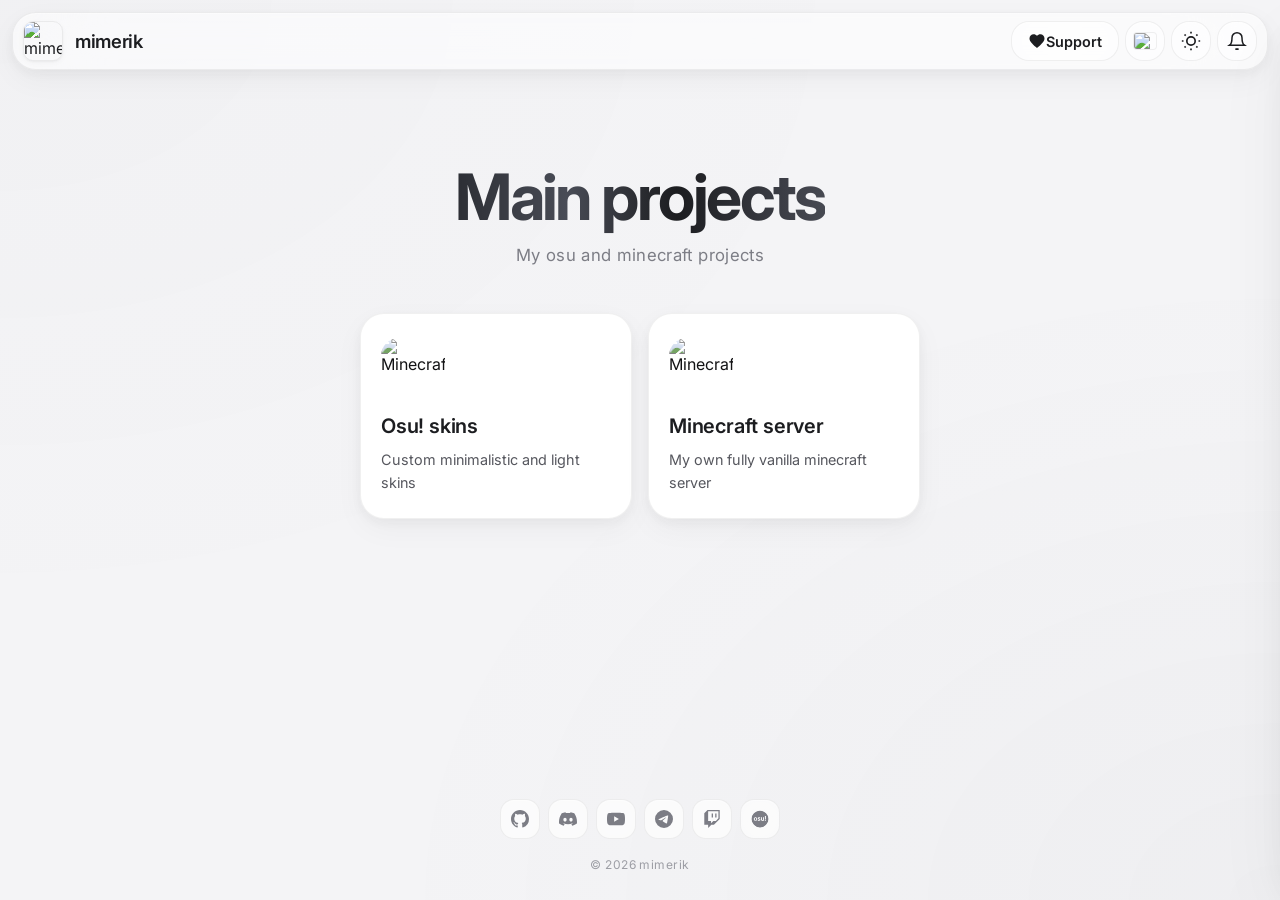
==== commit 4620f7b1: "1" ====
--- a/index.html
+++ b/index.html
@@ -4,20 +4,18 @@
     <meta charset="UTF-8">
     <meta name="viewport" content="width=device-width, initial-scale=1.0">
     <meta name="description" content="mimerik — osu! skins and minecraft server projects">
-    <meta name="theme-color" content="#0c0c0e">
+    <meta name="theme-color" content="#0a0a10">
     <title>mimerik</title>
     <link rel="icon" href="https://s.namemc.com/2d/skin/face.png?id=797f1263b0b15f46&scale=4" type="image/png">
     <link rel="stylesheet" href="styles.css">
     <link rel="preconnect" href="https://fonts.googleapis.com">
     <link rel="preconnect" href="https://fonts.gstatic.com" crossorigin>
-    <link rel="preload" href="https://fonts.googleapis.com/css2?family=Inter:wght@300;400;500;600;700&display=swap" as="style" onload="this.onload=null;this.rel='stylesheet'">
-    <noscript><link rel="stylesheet" href="https://fonts.googleapis.com/css2?family=Inter:wght@300;400;500;600;700&display=swap"></noscript>
-    <base target="_self">
+    <link href="https://fonts.googleapis.com/css2?family=Inter:wght@300;400;500;600;700&display=swap" rel="stylesheet">
 </head>
 <body>
     <nav class="navbar">
         <a href="index.html" class="logo">
-            <img src="https://s.namemc.com/2d/skin/face.png?id=797f1263b0b15f46&scale=4" alt="mimerik" class="logo-img" width="34" height="34">
+            <img src="https://s.namemc.com/2d/skin/face.png?id=797f1263b0b15f46&scale=4" alt="mimerik" class="logo-img" width="34" height="34" loading="lazy">
             <span>mimerik</span>
         </a>
         <div class="nav-controls">
@@ -26,7 +24,7 @@
                 <span data-i18n="support">Support</span>
             </a>
             <button class="lang-btn" id="langBtn" aria-label="Switch language" type="button">
-                <img src="https://flagcdn.com/w40/gb.png" alt="EN" class="flag" id="flagImg" width="22" height="16">
+                <img src="https://flagcdn.com/w40/gb.png" alt="EN" class="flag" id="flagImg" width="22" height="16" loading="lazy">
             </button>
             <button class="theme-btn" id="themeBtn" aria-label="Toggle theme" type="button">
                 <svg class="moon" viewBox="0 0 24 24" fill="none" stroke="currentColor" stroke-width="2" width="18" height="18">
@@ -44,43 +42,55 @@
                     <line x1="18.36" y1="5.64" x2="19.78" y2="4.22"/>
                 </svg>
             </button>
+            <button class="notif-btn" id="notifBtn" aria-label="Notifications" type="button">
+                <svg viewBox="0 0 24 24" fill="none" stroke="currentColor" stroke-width="1.8" width="20" height="20">
+                    <path d="M18 8A6 6 0 0 0 6 8c0 7-3 9-3 9h18s-3-2-3-9"/>
+                    <path d="M13.73 21a2 2 0 0 1-3.46 0"/>
+                </svg>
+                <span class="notif-dot" id="notifDot"></span>
+            </button>
         </div>
     </nav>
 
+    <!-- Notifications Panel -->
+    <div class="notif-panel" id="notifPanel" aria-hidden="true">
+        <div class="notif-panel-header">
+            <h3 data-i18n="notifTitle">Updates</h3>
+            <button class="notif-panel-close" id="notifPanelClose" aria-label="Close notifications" type="button">
+                <svg viewBox="0 0 24 24" fill="none" stroke="currentColor" stroke-width="2.5" width="18" height="18">
+                    <line x1="18" y1="6" x2="6" y2="18"/>
+                    <line x1="6" y1="6" x2="18" y2="18"/>
+                </svg>
+            </button>
+        </div>
+        <div class="notif-divider"></div>
+        <div class="notif-list" id="notifList"></div>
+    </div>
+
     <main>
         <div class="hero">
-            <h1 data-i18n="title" class="gradient-title">main projects</h1>
-            <p data-i18n="subtitle">my osu and minecraft projects</p>
+            <h1 data-i18n="title" class="gradient-title">Main projects</h1>
+            <p data-i18n="subtitle">My osu and minecraft projects</p>
         </div>
 
         <div class="cards cards-half">
-            <a href="osu-skins.html" class="card card-half" target="_self">
+            <a href="skins.html" class="card card-half">
                 <div class="card-glass">
                     <div class="card-icon osu">
-                        <img src="https://ameobea.b-cdn.net/osutrack/Mixins/userImage.php?u=15468975" alt="osu!" class="osu-avatar" width="56" height="56" loading="lazy">
+                        <img src="https://i.ppy.sh/013ed2c11b34720790e74035d9f49078d5e9aa64/68747470733a2f2f6f73752e7070792e73682f77696b692f696d616765732f4272616e645f6964656e746974795f67756964656c696e65732f696d672f75736167652d66756c6c2d636f6c6f75722e706e67" alt="Minecraft" class="mc-logo" width="56" height="56" loading="lazy">
                     </div>
-                    <h2 data-i18n="osuTitle">osu! skins</h2>
-                    <p data-i18n="osuDesc">custom self-maded skins collection</p>
-                    <span class="arrow" aria-hidden="true">
-                        <svg viewBox="0 0 20 20" fill="none" stroke="currentColor" stroke-width="2" width="16" height="16">
-                            <path d="M4 10h12M10 4l6 6-6 6"/>
-                        </svg>
-                    </span>
+                    <h2 data-i18n="osuTitle">Osu! skins</h2>
+                    <p data-i18n="osuDesc">Custom self-maded skins collection</p>
                 </div>
             </a>
 
-            <a href="mc-server.html" class="card card-half" target="_self">
+            <a href="mc.html" class="card card-half">
                 <div class="card-glass">
                     <div class="card-icon mc">
-                        <img src="https://www.minecraft.net/content/dam/minecraftnet/games/minecraft/logos/Homepage_Gameplay-Trailer_MC-OV-logo_300x300.png" alt="Minecraft" class="mc-logo" width="56" height="56" loading="lazy">
+                        <img src="https://minecraft.wiki/images/thumb/Ghastling_JE1_BE1.gif/115px-Ghastling_JE1_BE1.gif?f7b13" alt="Minecraft" class="mc-logo" width="56" height="56" loading="lazy">
                     </div>
-                    <h2 data-i18n="mcTitle">minecraft server</h2>
-                    <p data-i18n="mcDesc">my own fully vanilla minecraft server</p>
-                    <span class="arrow" aria-hidden="true">
-                        <svg viewBox="0 0 20 20" fill="none" stroke="currentColor" stroke-width="2" width="16" height="16">
-                            <path d="M4 10h12M10 4l6 6-6 6"/>
-                        </svg>
-                    </span>
+                    <h2 data-i18n="mcTitle">Minecraft server</h2>
+                    <p data-i18n="mcDesc">My own fully vanilla minecraft server</p>
                 </div>
             </a>
         </div>
@@ -118,4 +128,4 @@
 
     <script src="script.js"></script>
 </body>
-</html>
+</html>
--- a/styles.css
+++ b/styles.css
@@ -1,68 +1,115 @@
-/* ===== Design Tokens ===== */
+/* ========================================
+   ДИЗАЙН-СИСТЕМА
+   Холодная графитовая палитра + liquid glass (iOS 27)
+   ======================================== */
+
 :root {
-    --bg: #0c0c0e;
-    --bg-card: rgba(255,255,255,0.035);
-    --bg-card-h: rgba(255,255,255,0.09);
-    --bg-card-a: rgba(255,255,255,0.06);
-    --border: rgba(255,255,255,0.07);
+    /* --- Базовая графитовая шкала (лёгкий холодный, синеватый подтон) --- */
+    --gray-950: #0c0d10;
+    --gray-900: #131418;
+
+    /* --- Поверхности --- */
+    --bg: var(--gray-950);
+    --bg-elevated: var(--gray-900);
+
+    /* --- Текст --- */
+    --text: rgb(230, 231, 235);
+    --text-1: rgb(196, 197, 204);
+    --text-2: rgb(160, 162, 171);
+    --text-3: rgb(128, 130, 140);
+    --text-4: rgb(92, 94, 102);
+
+    /* --- Границы --- */
+    --border: rgba(255,255,255,0.09);
     --border-h: rgba(255,255,255,0.16);
-    --text: #eaeaf0;
-    --text-2: #90909a;
-    --text-3: #5c5c66;
-    --accent: #7a7a84;
-    --blur: 36px;
-    --t: 0.45s cubic-bezier(0.25, 0.46, 0.45, 0.94);
-    --t-fast: 0.2s cubic-bezier(0.25, 0.46, 0.45, 0.94);
-    --t-slow: 0.7s cubic-bezier(0.25, 0.46, 0.45, 0.94);
-    --scrollbar-bg: rgba(255,255,255,0.05);
-    --scrollbar-thumb: rgba(255,255,255,0.15);
-    --scrollbar-thumb-hover: rgba(255,255,255,0.25);
+    --border-active: rgba(255,255,255,0.26);
+
+    /* --- Liquid Glass: тонкий слой (навбар, кнопки, чипы) --- */
+    --glass-tint: rgba(255,255,255,0.06);
+    --glass-tint-h: rgba(255,255,255,0.10);
+    --glass-tint-a: rgba(255,255,255,0.14);
+    --glass-blur: 26px;
+    --glass-saturate: 150%;
+    --glass-brightness: 106%;
+    --glass-specular: rgba(255,255,255,0.20);
+
+    /* --- Liquid Glass: плотный слой (модалки, панели уведомлений) --- */
+    --glass-regular: rgba(20,21,25,0.58);
+    --glass-regular-blur: 34px;
+
+    /* --- Акцент: приглушённый серо-голубой отлив стекла --- */
+    --accent: #929aad;
+    --accent-h: #aab1c1;
+    --accent-glow: rgba(146,154,173,0.35);
+
+    /* --- Тени --- */
+    --shadow-sm: 0 1px 2px rgba(0,0,0,0.35), 0 2px 6px rgba(0,0,0,0.25);
+    --shadow-md: 0 4px 14px rgba(0,0,0,0.35), 0 10px 30px rgba(0,0,0,0.25);
+    --shadow-lg: 0 8px 24px rgba(0,0,0,0.38), 0 18px 48px rgba(0,0,0,0.28);
+    --shadow-xl: 0 16px 40px rgba(0,0,0,0.42), 0 30px 80px rgba(0,0,0,0.30);
+
+    /* --- Радиусы (concentric — вложенные элементы согласованы с контейнером) --- */
     --radius-sm: 10px;
     --radius-md: 14px;
     --radius-lg: 18px;
-    --radius-xl: 22px;
-    --radius-2xl: 24px;
-    --radius-3xl: 26px;
-    --shadow-card: 0 16px 48px rgba(0,0,0,0.18), 0 0 0 1px var(--border-h);
-    --shadow-card-light: 0 16px 48px rgba(0,0,0,0.08), 0 0 0 1px var(--border-h);
-    --shadow-sm: 0 2px 8px rgba(0,0,0,0.15);
-    --shadow-md: 0 4px 16px rgba(0,0,0,0.1);
-    --shadow-lg: 0 8px 24px rgba(0,0,0,0.12);
-}
-
+    --radius-xl: 24px;
+    --radius-2xl: 28px;
+
+    /* --- Переходы --- */
+    --t: 0.3s cubic-bezier(0.22, 0.61, 0.36, 1);
+    --t-fast: 0.2s cubic-bezier(0.22, 0.61, 0.36, 1);
+    --t-slow: 0.45s cubic-bezier(0.22, 0.61, 0.36, 1);
+    --t-spring: 0.5s cubic-bezier(0.34, 1.56, 0.64, 1);
+}
+
+/* ===== Светлая тема — iOS-подобная светло-серая гамма ===== */
 [data-theme="light"] {
-    --bg: #c9c9d1;
-    --bg-card: rgba(255,255,255,0.55);
-    --bg-card-h: rgba(255,255,255,0.8);
-    --bg-card-a: rgba(0,0,0,0.06);
-    --border: rgba(0,0,0,0.1);
-    --border-h: rgba(0,0,0,0.2);
-    --text: #131318;
-    --text-2: #3d3d46;
-    --text-3: #6d6d78;
-    --accent: #3a3a44;
-    --scrollbar-bg: rgba(0,0,0,0.05);
-    --scrollbar-thumb: rgba(0,0,0,0.16);
-    --scrollbar-thumb-hover: rgba(0,0,0,0.26);
-    --shadow-card: 0 16px 48px rgba(0,0,0,0.08), 0 0 0 1px var(--border-h);
-    --shadow-card-light: 0 16px 48px rgba(0,0,0,0.04), 0 0 0 1px var(--border-h);
-    --shadow-sm: 0 2px 8px rgba(0,0,0,0.08);
-    --shadow-md: 0 4px 16px rgba(0,0,0,0.06);
-    --shadow-lg: 0 8px 24px rgba(0,0,0,0.06);
-}
-
-/* ===== Scrollbar ===== */
-*::-webkit-scrollbar { width: 10px; height: 10px; }
-*::-webkit-scrollbar-track { background: var(--scrollbar-bg); border-radius: 10px; }
-*::-webkit-scrollbar-thumb { background: var(--scrollbar-thumb); border-radius: 10px; }
-*::-webkit-scrollbar-thumb:hover { background: var(--scrollbar-thumb-hover); }
-*::-webkit-scrollbar-corner { background: transparent; }
-
-* { scrollbar-width: thin; scrollbar-color: var(--scrollbar-thumb) var(--scrollbar-bg); }
-
-*, *::before, *::after { margin: 0; padding: 0; box-sizing: border-box; }
-
-html { scroll-behavior: smooth; overflow-y: scroll; }
+    --gray-950: #f4f4f6;
+    --gray-900: #ececef;
+
+    --bg: var(--gray-950);
+    --bg-elevated: #ffffff;
+
+    --text: #1c1d20;
+    --text-1: #303136;
+    --text-2: #56575e;
+    --text-3: #7c7d85;
+    --text-4: #9d9ea5;
+
+    --border: rgba(0,0,0,0.06);
+    --border-h: rgba(0,0,0,0.11);
+    --border-active: rgba(0,0,0,0.18);
+
+    --glass-tint: rgba(255,255,255,0.55);
+    --glass-tint-h: rgba(255,255,255,0.72);
+    --glass-tint-a: rgba(255,255,255,0.85);
+    --glass-specular: rgba(255,255,255,0.65);
+
+    --glass-regular: rgba(255,255,255,0.62);
+
+    --accent: #5b5e68;
+    --accent-h: #3d3f47;
+    --accent-glow: rgba(91,94,104,0.18);
+
+    --shadow-sm: 0 1px 2px rgba(30,30,35,0.04), 0 2px 6px rgba(30,30,35,0.03);
+    --shadow-md: 0 4px 14px rgba(30,30,35,0.05), 0 10px 30px rgba(30,30,35,0.04);
+    --shadow-lg: 0 8px 24px rgba(30,30,35,0.06), 0 18px 48px rgba(30,30,35,0.05);
+    --shadow-xl: 0 16px 40px rgba(30,30,35,0.07), 0 30px 80px rgba(30,30,35,0.06);
+}
+
+/* ========================================
+   RESET & BASE
+   ======================================== */
+*, *::before, *::after {
+    margin: 0;
+    padding: 0;
+    box-sizing: border-box;
+}
+
+*::-webkit-scrollbar { display: none; }
+* { scrollbar-width: none; -ms-overflow-style: none; }
+
+html { scroll-behavior: smooth; }
 
 body {
     font-family: 'Inter', -apple-system, BlinkMacSystemFont, sans-serif;
@@ -75,52 +122,126 @@
     -webkit-font-smoothing: antialiased;
     -moz-osx-font-smoothing: grayscale;
     overflow-x: hidden;
-}
-
-/* ===== Ambient glow ===== */
+    position: relative;
+}
+
+/* ===== Ambient Background — тонкое статичное свечение,
+   слегка тонированное в акцентный оттенок стекла ===== */
 body::before {
     content: '';
     position: fixed;
     inset: 0;
-    background:
-        radial-gradient(ellipse 70vw 50vh at 15% 20%, rgba(120,120,140,0.16) 0%, transparent 60%),
-        radial-gradient(ellipse 60vw 45vh at 85% 80%, rgba(100,100,120,0.08) 0%, transparent 60%),
-        radial-gradient(ellipse 50vw 40vh at 50% 50%, rgba(140,140,160,0.08) 0%, transparent 60%);
+    background: radial-gradient(ellipse at 100% 100%, rgba(146,154,173,0.05) 0%, transparent 50%),
+                radial-gradient(ellipse at 0% 0%, rgba(255,255,255,0.05) 0%, transparent 50%);
     pointer-events: none;
     z-index: 0;
-    animation: ambientPulse 12s ease-in-out infinite alternate;
+    opacity: 0;
+    animation: ambientFadeIn 1.2s ease-out forwards;
+}
+
+@keyframes ambientFadeIn {
+    to { opacity: 1; }
 }
 
 [data-theme="light"] body::before {
-    background:
-        radial-gradient(ellipse 70vw 50vh at 15% 20%, rgba(180,180,200,0.16) 0%, transparent 60%),
-        radial-gradient(ellipse 60vw 45vh at 85% 80%, rgba(160,160,180,0.08) 0%, transparent 60%),
-        radial-gradient(ellipse 50vw 40vh at 50% 50%, rgba(200,200,220,0.08) 0%, transparent 60%);
-}
-
-@keyframes ambientPulse {
-    0% { opacity: 0.6; transform: scale(1); }
-    100% { opacity: 1; transform: scale(1.03); }
-}
-
-/* ===== Navbar ===== */
+    background: radial-gradient(ellipse at 100% 100%, rgba(91,94,104,0.035) 0%, transparent 50%),
+                radial-gradient(ellipse at 0% 0%, rgba(91,94,104,0.02) 0%, transparent 50%);
+}
+
+@media (prefers-reduced-motion: reduce) {
+    body::before { animation: none; opacity: 1; }
+}
+
+/* ========================================
+   LIQUID GLASS — материал в стиле iOS 27
+   Два уровня: thin (навигация/控制) и regular (плавающие панели).
+   Формула: сильный блюр + насыщенность/яркость + тонкая
+   тонировка + specular highlight по верхнему краю.
+   ======================================== */
+
+/* Тонкое стекло — навбар, кнопки, чипы, бейджи */
+.glass-thin, .navbar, .support-btn, .lang-btn, .theme-btn,
+.socials a, .modal-close, .mc-copy, .modal-download, .mc-buy,
+.notif-btn, .notif-panel-close, .skin-badge, .modal-version,
+.arrow, .filter-trigger, .custom-select-trigger {
+    position: relative;
+    background: var(--glass-tint);
+    backdrop-filter: blur(var(--glass-blur)) saturate(var(--glass-saturate)) brightness(var(--glass-brightness));
+    -webkit-backdrop-filter: blur(var(--glass-blur)) saturate(var(--glass-saturate)) brightness(var(--glass-brightness));
+    border: 1px solid var(--border);
+    transition: background var(--t-fast), transform var(--t-fast),
+                box-shadow var(--t), border-color var(--t);
+    will-change: transform, background;
+    isolation: isolate;
+}
+
+/* Плотное стекло — модалки, боковая панель уведомлений, выпадающие списки */
+.glass-regular, .modal-panel, .notif-panel,
+.filter-dropdown, .custom-select-dropdown {
+    position: relative;
+    background: var(--glass-regular);
+    backdrop-filter: blur(var(--glass-regular-blur)) saturate(var(--glass-saturate)) brightness(var(--glass-brightness));
+    -webkit-backdrop-filter: blur(var(--glass-regular-blur)) saturate(var(--glass-saturate)) brightness(var(--glass-brightness));
+    border: 1px solid var(--border);
+    isolation: isolate;
+}
+
+/* Specular highlight — тонкий блик по верхней кромке стекла,
+   имитирует преломление света в реальном стекле */
+.glass-thin::before, .navbar::before, .support-btn::before,
+.lang-btn::before, .theme-btn::before, .socials a::before,
+.modal-close::before, .mc-copy::before, .modal-download::before,
+.mc-buy::before, .notif-btn::before, .notif-panel-close::before,
+.filter-trigger::before, .custom-select-trigger::before,
+.glass-regular::before, .modal-panel::before, .notif-panel::before,
+.filter-dropdown::before, .custom-select-dropdown::before {
+    content: '';
+    position: absolute;
+    inset: 0;
+    border-radius: inherit;
+    padding: 1px;
+    background: linear-gradient(180deg, var(--glass-specular) 0%, transparent 28%);
+    -webkit-mask: linear-gradient(#fff 0 0) content-box, linear-gradient(#fff 0 0);
+    -webkit-mask-composite: xor;
+    mask-composite: exclude;
+    pointer-events: none;
+    opacity: 0.7;
+    z-index: 1;
+}
+
+.glass-hover:hover, .support-btn:hover, .lang-btn:hover,
+.theme-btn:hover, .socials a:hover, .modal-close:hover,
+.mc-copy:hover, .modal-download:hover, .notif-btn:hover,
+.notif-panel-close:hover {
+    background: var(--glass-tint-h);
+    border-color: var(--border-h);
+}
+
+.glass-active:active, .support-btn:active, .lang-btn:active,
+.theme-btn:active, .socials a:active, .modal-close:active,
+.mc-copy:active, .modal-download:active, .notif-btn:active,
+.notif-panel-close:active {
+    background: var(--glass-tint-a);
+    border-color: var(--border);
+    transform: scale(0.96);
+    transition: all 0.08s;
+}
+/* ========================================
+   NAVBAR
+   ======================================== */
 .navbar {
     position: fixed;
-    top: 0; left: 0; right: 0;
+    border-radius: var(--radius-xl);
+    margin: 12px;
+    top: 0;
+    left: 0;
+    right: 0;
     display: flex;
     align-items: center;
     justify-content: space-between;
-    padding: 10px 28px;
+    padding: 8px 10px;
     z-index: 100;
-    backdrop-filter: blur(28px) saturate(160%);
-    -webkit-backdrop-filter: blur(28px) saturate(160%);
-    background: rgba(255,255,255,0.025);
-    border-bottom: 1px solid var(--border);
-    transition: backdrop-filter var(--t), background var(--t);
-}
-
-[data-theme="light"] .navbar {
-    background: rgba(210,210,219,0.35);
+    box-shadow: var(--shadow-md);
 }
 
 .logo {
@@ -131,151 +252,247 @@
     color: inherit;
     transition: opacity var(--t-fast);
 }
-
-.logo:hover { opacity: 0.85; }
+.logo:hover { opacity: 0.8; }
 
 .logo-img {
-    width: 34px; height: 34px;
+    width: 40px;
+    height: 40px;
     border-radius: var(--radius-sm);
     image-rendering: pixelated;
-    image-rendering: crisp-edges;
-    border: 1.5px solid var(--border);
-    transition: border-color var(--t-fast), transform var(--t-fast), box-shadow var(--t-fast);
+    border: 1px solid var(--border);
+    transition: border-color var(--t-fast), box-shadow var(--t-fast);
     box-shadow: var(--shadow-sm);
 }
-
 .logo:hover .logo-img {
     border-color: var(--border-h);
-    transform: scale(1.06);
-    box-shadow: 0 4px 16px rgba(0,0,0,0.2);
-}
-
-.logo:active .logo-img { transform: scale(0.96); }
+    box-shadow: var(--shadow-sm);
+}
 
 .logo span {
-    font-size: 1.2rem;
+    font-size: 1.15rem;
     font-weight: 600;
     letter-spacing: -0.02em;
+    color: var(--text);
 }
 
 .nav-controls {
     display: flex;
     align-items: center;
-    gap: 8px;
-}
-
-.support-btn {
+    gap: 6px;
+}
+
+/* ========================================
+   BUTTONS — унифицированные
+   ======================================== */
+.support-btn, .lang-btn, .theme-btn, .mc-copy,
+.modal-download, .mc-buy, .modal-close, .notif-btn,
+.notif-panel-close {
     display: inline-flex;
     align-items: center;
-    gap: 8px;
+    justify-content: center;
+    border-radius: var(--radius-lg);
     padding: 10px 16px;
-    border-radius: var(--radius-sm);
-    border: 1.5px solid var(--border);
-    background: var(--bg-card);
     color: var(--text);
+    font-family: inherit;
+    font-size: 0.9rem;
+    font-weight: 600;
     text-decoration: none;
-    font-weight: 600;
-    font-size: 0.95rem;
     cursor: pointer;
-    transition: all var(--t-fast);
-}
-
-.support-btn svg {
-    width: 18px; height: 18px;
-    color: var(--accent);
-}
-
-.support-btn:hover {
-    background: var(--bg-card-h);
+    position: relative;
+    overflow: hidden;
+    transition: background var(--t-fast), transform var(--t-fast),
+                box-shadow var(--t), border-color var(--t), color var(--t-fast);
+}
+
+.support-btn:hover, .lang-btn:hover, .theme-btn:hover,
+.mc-copy:hover, .modal-download:hover, .mc-buy:hover,
+.modal-close:hover, .notif-btn:hover, .notif-panel-close:hover {
+    background: var(--glass-tint-h);
     border-color: var(--border-h);
-    transform: translateY(-1px);
+    transform: translateY(-2px);
     box-shadow: var(--shadow-md);
 }
 
-.support-btn:active {
-    transform: translateY(0) scale(0.96);
-}
-
-.lang-btn, .theme-btn {
-    width: 40px; height: 40px;
-    border-radius: var(--radius-sm);
-    border: 1.5px solid var(--border);
-    background: var(--bg-card);
-    backdrop-filter: blur(14px);
-    -webkit-backdrop-filter: blur(14px);
-    display: flex;
-    align-items: center;
-    justify-content: center;
-    cursor: pointer;
-    color: var(--text-2);
-    transition: all var(--t-fast);
-    font-family: inherit;
-    overflow: hidden;
-    position: relative;
-}
-
-.lang-btn::after, .theme-btn::after {
-    content: '';
-    position: absolute;
-    inset: 0;
-    background: linear-gradient(135deg, rgba(255,255,255,0.08), transparent 60%);
-    opacity: 0;
-    transition: opacity var(--t-fast);
-    pointer-events: none;
-}
-
-.lang-btn:hover, .theme-btn:hover {
-    background: var(--bg-card-h);
-    border-color: var(--border-h);
-    color: var(--text);
-    transform: translateY(-1px);
-    box-shadow: var(--shadow-md);
-}
-
-[data-theme="light"] .lang-btn::after,
-[data-theme="light"] .theme-btn::after {
-    background: linear-gradient(135deg, rgba(200,200,210,0.35), transparent 60%);
-}
-
-.lang-btn:hover::after, .theme-btn:hover::after { opacity: 1; }
-
-.lang-btn:active, .theme-btn:active {
-    transform: translateY(0) scale(0.93);
-    box-shadow: none;
+.support-btn:active, .lang-btn:active, .theme-btn:active,
+.mc-copy:active, .modal-download:active, .mc-buy:active,
+.modal-close:active, .notif-btn:active, .notif-panel-close:active {
+    transform: scale(0.96);
+    transition: all 0.08s;
+}
+
+.support-btn svg, .lang-btn svg, .theme-btn svg,
+.mc-copy svg, .modal-download svg, .mc-buy svg,
+.modal-close svg, .notif-btn svg, .notif-panel-close svg {
+    width: 18px;
+    height: 18px;
+    flex-shrink: 0;
+}
+
+.lang-btn, .theme-btn, .notif-btn {
+    width: 40px;
+    height: 40px;
+    padding: 0;
 }
 
 .flag {
-    width: 22px; height: 16px;
+    width: 22px;
+    height: 16px;
     border-radius: 3px;
     object-fit: cover;
-    box-shadow: 0 0 0 1.5px var(--border);
-    transition: box-shadow var(--t-fast), transform var(--t-fast);
-}
-
-.lang-btn:hover .flag {
-    box-shadow: 0 0 0 1.5px var(--border-h);
-    transform: scale(1.08);
-}
-
-.theme-btn svg {
-    width: 18px; height: 18px;
+    box-shadow: 0 0 0 1px var(--border);
+    transition: box-shadow var(--t-fast);
+}
+.lang-btn:hover .flag { box-shadow: 0 0 0 1px var(--border-h); }
+
+.theme-btn svg, .notif-btn svg {
+    width: 20px;
+    height: 20px;
     position: absolute;
     transition: all var(--t);
 }
 
 .moon { opacity: 1; transform: scale(1) rotate(0); }
-.sun  { opacity: 0; transform: scale(0.5) rotate(60deg); }
-
-[data-theme="light"] .moon { opacity: 0; transform: scale(0.5) rotate(-60deg); }
-[data-theme="light"] .sun  { opacity: 1; transform: scale(1) rotate(0); }
-
-/* ===== Main ===== */
+.sun { opacity: 0; transform: scale(0.5) rotate(60deg); }
+
+[data-theme="light"] .moon {
+    opacity: 0;
+    transform: scale(0.5) rotate(-60deg);
+}
+[data-theme="light"] .sun {
+    opacity: 1;
+    transform: scale(1) rotate(0);
+}
+
+/* ========================================
+   NOTIFICATION DOT
+   ======================================== */
+.notif-dot {
+    position: absolute;
+    top: 6px;
+    right: 6px;
+    width: 10px;
+    height: 10px;
+    border-radius: 50%;
+    background: #bb5555;
+    border: 2px solid var(--bg);
+    transition: opacity 0.3s ease, transform 0.3s ease;
+    opacity: 0;
+    transform: scale(0);
+    box-shadow: 0 0 12px rgba(187,85,85,0.35);
+    pointer-events: none;
+    z-index: 2;
+}
+
+.notif-dot.visible { opacity: 1; transform: scale(1); }
+.notif-dot.hidden { opacity: 0; transform: scale(0); }
+
+[data-theme="light"] .notif-dot {
+    border-color: var(--bg);
+    box-shadow: 0 0 12px rgba(187,85,85,0.20);
+}
+
+/* ========================================
+   NOTIFICATIONS PANEL
+   ======================================== */
+.notif-panel {
+    position: fixed;
+    top: 0;
+    border-radius: var(--radius-xl);
+    margin: 12px;
+    right: -440px;
+    width: 420px;
+    max-width: 92vw;
+    height: 97vh;
+    z-index: 1000;
+    border-left: 1px solid var(--border);
+    box-shadow: var(--shadow-xl);
+    transition: right 0.4s cubic-bezier(0.22, 0.61, 0.36, 1);
+    display: flex;
+    flex-direction: column;
+    overflow: hidden;
+}
+
+.notif-panel.open { right: 0; }
+
+.notif-panel-header {
+    display: flex;
+    align-items: center;
+    justify-content: space-between;
+    padding: 10px 24px 10px 28px;
+    flex-shrink: 0;
+}
+
+.notif-panel-header h3 {
+    font-size: 1.1rem;
+    font-weight: 600;
+    color: var(--text);
+    letter-spacing: -0.01em;
+}
+
+.notif-panel-close {
+    width: 36px;
+    height: 36px;
+    padding: 0;
+    border-radius: var(--radius-sm);
+}
+.notif-panel-close:hover { transform: rotate(90deg) scale(1.05); }
+.notif-panel-close:active { transform: rotate(90deg) scale(0.92); }
+.notif-panel-close svg { width: 18px; height: 18px; }
+
+.notif-divider {
+    width: 100%;
+    height: 1px;
+    background: var(--border);
+    flex-shrink: 0;
+}
+
+.notif-list {
+    flex: 1;
+    overflow-y: auto;
+    padding: 8px 0 24px;
+    scrollbar-width: none;
+    -ms-overflow-style: none;
+}
+.notif-list::-webkit-scrollbar { display: none; }
+
+.notif-item {
+    padding: 14px 28px;
+    border-bottom: 1px solid var(--border);
+    transition: background var(--t-fast);
+}
+.notif-item:last-child { border-bottom: none; }
+.notif-item:hover { background: var(--glass-tint-h); }
+
+.notif-item .notif-date {
+    font-size: 0.65rem;
+    color: var(--text-3);
+    letter-spacing: 0.04em;
+    margin-bottom: 4px;
+    font-weight: 500;
+    text-transform: uppercase;
+}
+.notif-item .notif-title {
+    font-size: 0.9rem;
+    font-weight: 600;
+    color: var(--text);
+    margin-bottom: 2px;
+}
+.notif-item .notif-desc {
+    font-size: 0.85rem;
+    color: var(--text-2);
+    line-height: 1.5;
+    white-space: pre-wrap;
+}
+
+/* ========================================
+   MAIN
+   ======================================== */
 main {
     flex: 1;
     display: flex;
     flex-direction: column;
     align-items: center;
-    justify-content: center;
+    justify-content: flex-start;
     padding: 110px 28px 72px;
     max-width: 1200px;
     margin: 0 auto;
@@ -284,9 +501,16 @@
     z-index: 1;
 }
 
+.skins-container {
+    width: 100%;
+    max-width: 1200px;
+    margin: 0 auto;
+}
+
 .hero {
     text-align: center;
-    margin-bottom: 56px;
+    margin-bottom: 48px;
+    margin-top: 48px;
 }
 
 .gradient-title {
@@ -294,189 +518,163 @@
     font-weight: 700;
     letter-spacing: -0.04em;
     margin-bottom: 10px;
-    background: linear-gradient(90deg, #c26565 0%, #c0a0e0 20%, #70b0e0 40%, #5283b1 60%, #ad77af 80%, #c26565 100%);
-    background-size: 300% 100%;
+    background: linear-gradient(90deg,
+        #c2c5cd 0%, #d4d6dc 15%, #9297a3 30%,
+        #aab1c1 45%, #eef0f4 60%, #929aad 75%,
+        #d4d6dc 90%, #9297a3 100%);
+    background-size: 200% 100%;
     -webkit-background-clip: text;
     -webkit-text-fill-color: transparent;
     background-clip: text;
-    animation: gradientShift 8s linear infinite;
+    animation: gradientShift 14s linear infinite;
 }
 
 [data-theme="light"] .gradient-title {
-    background: linear-gradient(90deg, #c26565 0%, #c0a0e0 20%, #70b0e0 40%, #5283b1 60%, #ad77af 80%, #c26565 100%);
-    background-size: 300% 100%;
+    background: linear-gradient(90deg,
+        #2c2e34 0%, #494c56 15%, #1c1d20 30%,
+        #3d3f47 45%, #5b5e68 60%, #2c2e34 75%,
+        #494c56 90%, #2c2e34 100%);
+    background-size: 200% 100%;
     -webkit-background-clip: text;
     -webkit-text-fill-color: transparent;
     background-clip: text;
 }
 
 @keyframes gradientShift {
-    0% { background-position: 0% 50%; }
-    50% { background-position: 100% 50%; }
+    0% { background-position: 100% 50%; }
     100% { background-position: 0% 50%; }
 }
 
+@media (prefers-reduced-motion: reduce) {
+    .gradient-title { animation: none; }
+}
+
 .hero p {
-    font-size: 1.1rem;
+    font-size: 1.05rem;
     color: var(--text-3);
     font-weight: 400;
-    letter-spacing: 0.01em;
-}
-
-/* ===== Cards ===== */
+    letter-spacing: 0.02em;
+}
+
+/* ========================================
+   CARDS
+   ======================================== */
 .cards {
     display: grid;
-    grid-template-columns: repeat(auto-fit, minmax(300px, 1fr));
-    gap: 24px;
+    grid-template-columns: repeat(auto-fit, minmax(280px, 1fr));
+    gap: 20px;
     width: 100%;
 }
 
 .cards-half {
+    display: grid;
     grid-template-columns: repeat(auto-fit, minmax(150px, 1fr));
     gap: 16px;
-    max-width: 600px;
+    max-width: 560px;
     margin: 0 auto;
 }
 
-.card {
+.card, .skin-card {
     text-decoration: none;
     color: inherit;
     display: block;
     border-radius: var(--radius-xl);
-    transition: transform var(--t-fast);
-    position: relative;
-    aspect-ratio: 1 / 1;
-}
-
-.card::before {
+    transition: transform var(--t-fast), box-shadow var(--t);
+    position: relative;
+    cursor: pointer;
+    outline: none;
+    will-change: transform;
+}
+
+.card::before, .skin-card::before {
     content: '';
     position: absolute;
-    inset: -2px;
-    border-radius: var(--radius-2xl);
-    background: linear-gradient(135deg, rgba(255,255,255,0.08), rgba(255,255,255,0.02));
+    inset: -4px;
+    border-radius: calc(var(--radius-xl) + 4px);
+    background: radial-gradient(ellipse at 50% 50%, rgba(255,255,255,0.01), transparent 70%);
     opacity: 0;
-    filter: blur(12px);
+    filter: blur(24px);
     transition: opacity var(--t);
     pointer-events: none;
     z-index: -1;
 }
-
-[data-theme="light"] .card::before {
-    background: linear-gradient(135deg, rgba(150,150,165,0.22), rgba(150,150,165,0.06));
-}
-
-.card:hover::before { opacity: 1; }
-
-.card-glass {
+.card:hover::before, .skin-card:hover::before { opacity: 1; }
+
+.card-glass, .skin-glass {
     position: relative;
     border-radius: var(--radius-xl);
-    padding: 36px 32px;
-    background: var(--bg-card);
+    padding: 32px 28px;
     display: flex;
     flex-direction: column;
     align-items: flex-start;
     justify-content: center;
-    gap: 16px;
-    transition: background var(--t-fast), transform var(--t-fast), box-shadow var(--t);
+    gap: 0px;
+    transition: transform var(--t-fast), box-shadow var(--t), border-color var(--t);
     height: 100%;
-    border: 1.5px solid transparent;
-    background-clip: padding-box;
-    animation: up 0.5s cubic-bezier(0.25, 0.46, 0.45, 0.94) both;
-}
-
-.cards .card:nth-child(1) .card-glass { animation-delay: 0.05s; }
-.cards .card:nth-child(2) .card-glass { animation-delay: 0.09s; }
-
-.card-glass::before {
-    content: '';
+    overflow: hidden;
+    box-shadow: var(--shadow-md);
+    animation: fadeUp 0.6s cubic-bezier(0.22, 0.61, 0.36, 1) both;
+    background: var(--bg-elevated);
+    border: 1px solid var(--border);
+}
+
+.card:hover .card-glass, .skin-card:hover .skin-glass {
+    border-color: var(--border-h);
+}
+
+@keyframes fadeUp {
+    from { opacity: 0; transform: translateY(24px); }
+    to { opacity: 1; transform: translateY(0); }
+}
+
+.card-glass .glass-shine, .skin-glass .glass-shine {
     position: absolute;
-    inset: 0;
-    border-radius: var(--radius-xl);
-    padding: 1.5px;
-    background: linear-gradient(135deg, rgba(255,255,255,0.15) 0%, rgba(255,255,255,0.04) 50%, rgba(255,255,255,0.12) 100%);
-    -webkit-mask: linear-gradient(#fff 0 0) content-box, linear-gradient(#fff 0 0);
-    mask: linear-gradient(#fff 0 0) content-box, linear-gradient(#fff 0 0);
-    -webkit-mask-composite: xor;
-    mask-composite: exclude;
+    top: -50%;
+    left: -50%;
+    width: 200%;
+    height: 200%;
+    background: radial-gradient(ellipse at 30% 20%, rgba(255,255,255,0.005) 0%, transparent 60%);
     pointer-events: none;
-}
-
-[data-theme="light"] .card-glass::before {
-    background: linear-gradient(135deg, rgba(160,160,175,0.35) 0%, rgba(160,160,175,0.12) 50%, rgba(160,160,175,0.28) 100%);
-}
-
-.card:hover { transform: translateY(-4px); }
-
-.card:hover .card-glass {
-    background: var(--bg-card-h);
-    box-shadow: var(--shadow-card);
-}
-
-[data-theme="light"] .card:hover .card-glass {
-    box-shadow: var(--shadow-card-light);
-}
-
-.card:active {
-    transform: translateY(-1px) scale(0.985);
-    transition: transform 0.1s cubic-bezier(0.25, 0.46, 0.45, 0.94);
-}
-
-.card:active .card-glass {
-    background: var(--bg-card-a);
-    box-shadow: 0 6px 20px rgba(0,0,0,0.1), 0 0 0 1px var(--border);
-    transition: all 0.1s cubic-bezier(0.25, 0.46, 0.45, 0.94);
-}
-
-/* Half-size cards */
-.card-half { aspect-ratio: 1 / 1; }
+    z-index: 0;
+}
+
+[data-theme="light"] .card-glass .glass-shine,
+[data-theme="light"] .skin-glass .glass-shine {
+    background: radial-gradient(ellipse at 30% 20%, rgba(255,255,255,0.04) 0%, transparent 60%);
+}
+
+.card:hover, .skin-card:hover {
+    transform: translateY(-4px);
+    box-shadow: var(--shadow-lg);
+}
+.card:active, .skin-card:active {
+    transform: translateY(-1px) scale(0.98);
+    transition: transform 0.08s;
+}
 
 .card-half .card-glass {
     padding: 24px 20px;
-    gap: 12px;
-}
-
+    gap: 10px;
+}
 .card-half .card-icon {
-    width: 72px; height: 72px;
+    width: 64px;
+    height: 64px;
     border-radius: var(--radius-md);
     margin-bottom: 2px;
 }
-
-.card-half .card-icon svg { width: 20px; height: 20px; }
-
-.card-half .osu-avatar { border-radius: var(--radius-md); }
-
-.mc-logo {
-    width: 100%; height: 100%;
-    object-fit: cover;
-    border-radius: var(--radius-lg);
-    filter: grayscale(0.3) contrast(1.1);
-    transition: filter var(--t-fast), transform var(--t-fast);
-}
-
-.card-half .mc-logo { border-radius: var(--radius-md); }
-
-.card:hover .mc-logo {
-    filter: grayscale(0) contrast(1);
-    transform: scale(1.05);
-}
-
-.card-half h2 { font-size: 1.05rem; }
-
-.card-half p {
-    font-size: 0.8rem;
-    line-height: 1.4;
-}
-
+.card-half h2 { font-size: 1rem; }
+.card-half p { font-size: 0.8rem; line-height: 1.4; }
 .card-half .arrow {
-    width: 28px; height: 28px;
+    width: 28px;
+    height: 28px;
     border-radius: var(--radius-sm);
     margin-top: 0;
 }
-
 .card-half .arrow svg { width: 14px; height: 14px; }
 
 .card-icon {
-    width: 56px; height: 56px;
+    width: 56px;
+    height: 56px;
     border-radius: var(--radius-lg);
     display: flex;
     align-items: center;
@@ -484,263 +682,99 @@
     margin-bottom: 4px;
     transition: transform var(--t-fast), box-shadow var(--t-fast);
     overflow: hidden;
-}
-
-.card:hover .card-icon { transform: scale(1.08) rotate(2deg); }
-.card:active .card-icon { transform: scale(0.98) rotate(0deg); }
-
+    position: relative;
+    z-index: 2;
+}
+.card:hover .card-icon { transform: scale(1.06) rotate(1deg); }
 .card-icon svg { width: 28px; height: 28px; }
 
-.osu { background: linear-gradient(135deg, rgba(220,100,100,0.12), rgba(220,100,100,0.05)); }
-.mc  { background: linear-gradient(135deg, rgba(100,180,100,0.12), rgba(100,180,100,0.05)); }
-
-.osu-avatar {
-    width: 100%; height: 100%;
+.mc-logo {
+    width: 100%;
+    height: 100%;
     object-fit: cover;
     border-radius: var(--radius-lg);
-    filter: grayscale(0.3) contrast(1.1);
+    filter: grayscale(0.5) contrast(1.1);
     transition: filter var(--t-fast), transform var(--t-fast);
 }
-
-.card:hover .osu-avatar {
-    filter: grayscale(0) contrast(1);
-    transform: scale(1.05);
+.card:hover .mc-logo {
+    filter: grayscale(0.15) contrast(1);
+    transform: scale(1.04);
 }
 
 .card h2 {
-    font-size: 1.35rem;
+    font-size: 1.25rem;
     font-weight: 600;
     letter-spacing: -0.01em;
-    transition: transform var(--t-fast);
-}
-
-.card:hover h2 { transform: translateX(2px); }
-
+    position: relative;
+    z-index: 2;
+}
 .card p {
-    font-size: 0.95rem;
-    line-height: 1.65;
+    font-size: 0.9rem;
+    line-height: 1.6;
     color: var(--text-2);
-    transition: color var(--t-fast), transform var(--t-fast);
-}
-
-.card:hover p { color: var(--text); transform: translateX(2px); }
+    position: relative;
+    z-index: 2;
+}
+.card:hover p { color: var(--text-1); }
 
 .arrow {
     margin-top: 4px;
-    width: 36px; height: 36px;
+    width: 36px;
+    height: 36px;
     border-radius: var(--radius-sm);
-    background: var(--bg-card);
-    border: 1.5px solid var(--border);
     display: flex;
     align-items: center;
     justify-content: center;
     color: var(--text-3);
-    transition: all var(--t-fast);
-}
-
-.arrow svg { width: 16px; height: 16px; transition: transform var(--t-fast); }
-
+    position: relative;
+    z-index: 2;
+}
+.arrow svg {
+    width: 16px;
+    height: 16px;
+    transition: transform var(--t-fast);
+}
 .card:hover .arrow {
-    background: var(--bg-card-h);
     border-color: var(--border-h);
     color: var(--text);
-    transform: translateX(3px);
-}
-
+    transform: translateX(4px);
+}
 .card:hover .arrow svg { transform: translateX(2px); }
 
-.card:active .arrow {
-    transform: translateX(0) scale(0.93);
-    transition: transform 0.1s;
-}
-
-/* ===== Footer ===== */
-footer {
-    padding: 40px 28px 32px;
-    display: flex;
-    flex-direction: column;
-    align-items: center;
-    gap: 20px;
-    position: relative;
-    z-index: 1;
-}
-
-.socials {
-    display: flex;
-    gap: 10px;
-}
-
-.socials a {
-    width: 42px; height: 42px;
-    border-radius: var(--radius-md);
-    display: flex;
-    align-items: center;
-    justify-content: center;
-    background: var(--bg-card);
-    border: 1.5px solid var(--border);
-    color: var(--text-3);
-    text-decoration: none;
-    transition: all var(--t-fast);
-    position: relative;
-    overflow: hidden;
-}
-
-.socials a::after {
-    content: '';
-    position: absolute;
-    inset: 0;
-    background: linear-gradient(135deg, rgba(255,255,255,0.06), transparent);
-    opacity: 0;
-    transition: opacity var(--t-fast);
-    pointer-events: none;
-}
-
-.socials a:hover {
-    background: var(--bg-card-h);
-    border-color: var(--border-h);
-    color: var(--text);
-    transform: translateY(-3px);
-    box-shadow: var(--shadow-lg);
-}
-
-[data-theme="light"] .socials a::after {
-    background: linear-gradient(135deg, rgba(190,190,202,0.3), transparent);
-}
-
-.socials a:hover::after { opacity: 1; }
-
-.socials a:active {
-    transform: translateY(-1px) scale(0.93);
-    box-shadow: 0 2px 8px rgba(0,0,0,0.08);
-    transition: all 0.1s;
-}
-
-.socials a svg { width: 18px; height: 18px; position: relative; z-index: 1; }
-
-.socials-osu svg { width: 22px; height: 22px; }
-
-.copy {
-    font-size: 0.8rem;
-    color: var(--text-3);
-    letter-spacing: 0.02em;
-}
-
-/* ===== Skins Page ===== */
+/* ========================================
+   SKINS GRID
+   ======================================== */
 .skins-grid {
     display: grid;
     grid-template-columns: repeat(3, 1fr);
     gap: 16px;
-    row-gap: 32px;
-    width: 100%;
-    max-width: 1200px;
+    row-gap: 28px;
+    width: 100%;
     margin: 0 auto;
 }
 
-.skin-card {
-    text-decoration: none;
-    color: inherit;
-    display: block;
-    border-radius: var(--radius-2xl);
-    transition: transform var(--t-fast);
-    position: relative;
-    cursor: pointer;
-    outline: none;
-    will-change: transform;
-}
-
-.skin-card:nth-child(1) .skin-glass { animation-delay: 0.05s; }
-.skin-card:nth-child(2) .skin-glass { animation-delay: 0.09s; }
-.skin-card:nth-child(3) .skin-glass { animation-delay: 0.13s; }
-.skin-card:nth-child(4) .skin-glass { animation-delay: 0.17s; }
-.skin-card:nth-child(5) .skin-glass { animation-delay: 0.21s; }
-.skin-card:nth-child(6) .skin-glass { animation-delay: 0.25s; }
-
-@keyframes up {
-    from { opacity: 0; transform: translateY(20px); }
-    to { opacity: 1; transform: translateY(0); }
-}
-
-.skin-card::before {
-    content: '';
-    position: absolute;
-    inset: -3px;
-    border-radius: 27px;
-    background: linear-gradient(135deg, rgba(255,255,255,0.1), rgba(255,255,255,0.02));
-    opacity: 0;
-    filter: blur(16px);
-    transition: opacity var(--t);
-    pointer-events: none;
-    z-index: -1;
-}
-
-[data-theme="light"] .skin-card::before {
-    background: linear-gradient(135deg, rgba(150,150,165,0.25), rgba(150,150,165,0.06));
-}
-
-.skin-card:hover::before { opacity: 1; }
-
-.skin-card:hover { transform: translateY(-4px); }
+.skin-card .skin-glass { animation-delay: 0.04s; }
+.skin-card:nth-child(2) .skin-glass { animation-delay: 0.08s; }
+.skin-card:nth-child(3) .skin-glass { animation-delay: 0.12s; }
+.skin-card:nth-child(4) .skin-glass { animation-delay: 0.16s; }
+.skin-card:nth-child(5) .skin-glass { animation-delay: 0.20s; }
+.skin-card:nth-child(6) .skin-glass { animation-delay: 0.24s; }
+.skin-card:nth-child(7) .skin-glass { animation-delay: 0.28s; }
+.skin-card:nth-child(8) .skin-glass { animation-delay: 0.32s; }
+.skin-card:nth-child(9) .skin-glass { animation-delay: 0.36s; }
+.skin-card:nth-child(10) .skin-glass { animation-delay: 0.40s; }
+.skin-card:nth-child(11) .skin-glass { animation-delay: 0.44s; }
+.skin-card:nth-child(12) .skin-glass { animation-delay: 0.48s; }
+.skin-card:nth-child(13) .skin-glass { animation-delay: 0.52s; }
+.skin-card:nth-child(14) .skin-glass { animation-delay: 0.56s; }
+.skin-card:nth-child(15) .skin-glass { animation-delay: 0.60s; }
+.skin-card:nth-child(16) .skin-glass { animation-delay: 0.64s; }
 
 .skin-glass {
-    position: relative;
-    border-radius: var(--radius-2xl);
-    padding: 2px;
-    background: linear-gradient(135deg, rgba(255,255,255,0.12) 0%, rgba(255,255,255,0.03) 50%, rgba(255,255,255,0.1) 100%);
-    backdrop-filter: blur(var(--blur)) saturate(150%);
-    -webkit-backdrop-filter: blur(var(--blur)) saturate(150%);
-    transition: all var(--t-fast);
-    overflow: hidden;
-}
-
-.skin-glass::before {
-    content: '';
-    position: absolute;
-    inset: 0;
-    border-radius: var(--radius-2xl);
-    padding: 2px;
-    background: linear-gradient(135deg, rgba(255,255,255,0.15) 0%, rgba(255,255,255,0.04) 50%, rgba(255,255,255,0.12) 100%);
-    -webkit-mask: linear-gradient(#fff 0 0) content-box, linear-gradient(#fff 0 0);
-    mask: linear-gradient(#fff 0 0) content-box, linear-gradient(#fff 0 0);
-    -webkit-mask-composite: xor;
-    mask-composite: exclude;
-    pointer-events: none;
-}
-
-.skin-glass {
-    background: var(--bg-card);
+    padding: 0;
     border-radius: var(--radius-xl);
     display: flex;
     flex-direction: column;
-    transition: background var(--t-fast), transform var(--t-fast), box-shadow var(--t);
-    animation: up 0.5s cubic-bezier(0.25, 0.46, 0.45, 0.94) both;
-}
-
-[data-theme="light"] .skin-glass::before {
-    background: linear-gradient(135deg, rgba(160,160,175,0.35) 0%, rgba(160,160,175,0.12) 50%, rgba(160,160,175,0.28) 100%);
-}
-
-.skin-card:hover .skin-glass {
-    background: var(--bg-card-h);
-    box-shadow: var(--shadow-card);
-}
-
-[data-theme="light"] .skin-card:hover .skin-glass {
-    box-shadow: var(--shadow-card-light);
-}
-
-.skin-card:active {
-    transform: translateY(-2px) scale(0.985);
-    transition: transform 0.1s cubic-bezier(0.25, 0.46, 0.45, 0.94);
-}
-
-.skin-card:active .skin-glass {
-    background: var(--bg-card-a);
-    box-shadow: 0 6px 20px rgba(0,0,0,0.1), 0 0 0 1px var(--border);
-    transition: all 0.1s cubic-bezier(0.25, 0.46, 0.45, 0.94);
-}
-
-.skin-card:focus-visible .skin-glass {
-    box-shadow: 0 0 0 2px var(--accent);
 }
 
 .skin-preview {
@@ -752,90 +786,139 @@
     display: flex;
     align-items: center;
     justify-content: center;
-    background: var(--bg);
+    background: #000;
+    flex-shrink: 0;
 }
 
 .skin-preview-img {
-    width: 100%; height: 100%;
+    width: 100%;
+    height: 120%;
+    margin-top: -16px;
     object-fit: cover;
     display: block;
     transition: transform var(--t-slow);
 }
-
-.skin-card:hover .skin-preview-img {
-    transform: scale(1.03);
-}
+.skin-card:hover .skin-preview-img { transform: scale(1.04); }
 
 .skin-overlay {
     position: absolute;
     inset: 0;
-    background: rgba(0,0,0,0.15);
+    background: rgba(0,0,0,0.08);
     transition: all var(--t-fast);
 }
-
-.skin-card:hover .skin-overlay { background: rgba(0,0,0,0.05); }
-.skin-card:active .skin-overlay { background: rgba(0,0,0,0.25); }
+.skin-card:hover .skin-overlay { background: rgba(0,0,0,0.02); }
+.skin-card:active .skin-overlay { background: rgba(0,0,0,0.15); }
 
 .skin-badge {
     position: absolute;
-    top: 16px; right: 16px;
-    padding: 6px 14px;
+    top: 12px;
+    right: 12px;
+    padding: 6px 10px;
     border-radius: var(--radius-sm);
+    color: var(--text-1);
     font-size: 0.8rem;
     font-weight: 600;
     letter-spacing: 0.04em;
-    color: #fff;
-    background: rgba(0,0,0,0.5);
-    border: 1px solid rgba(255,255,255,0.15);
-    backdrop-filter: blur(12px);
-    -webkit-backdrop-filter: blur(12px);
-    transition: all var(--t-fast);
     z-index: 2;
 }
-
 .skin-card:hover .skin-badge {
-    background: rgba(0,0,0,0.6);
-    border-color: rgba(255,255,255,0.25);
+    background: var(--glass-tint-h);
+    border-color: var(--border-h);
 }
 
 .skin-info {
-    padding: 20px 24px 24px;
+    padding: 16px 24px 16px;
     display: flex;
     flex-direction: column;
-    gap: 8px;
-}
-
+    align-items: flex-start;
+    gap: 6px;
+    position: relative;
+    z-index: 2;
+    width: 100%;
+}
 .skin-info h3 {
-    font-size: 1.3rem;
+    font-size: 1.2rem;
     font-weight: 600;
     letter-spacing: -0.01em;
     color: var(--text);
     transition: transform var(--t-fast);
-}
-
-.skin-card:hover .skin-info h3 { transform: translateX(3px); }
+    width: 100%;
+}
+.skin-card:hover .skin-info h3 { transform: translateX(4px); }
+
+.skin-divider {
+    width: 100%;
+    height: 1px;
+    background: linear-gradient(90deg, var(--border), transparent);
+    transition: background var(--t-fast);
+    margin: 4px 0;
+    flex-shrink: 0;
+}
+.skin-card:hover .skin-divider {
+    background: linear-gradient(90deg, var(--border-h), transparent);
+}
 
 .skin-info p {
-    font-size: 0.95rem;
-    line-height: 1.6;
+    font-size: 0.9rem;
+    line-height: 1.5;
     color: var(--text-2);
     transition: color var(--t-fast), transform var(--t-fast);
-}
-
-.skin-card:hover .skin-info p { color: var(--text); transform: translateX(3px); }
-
-.skin-divider {
-    width: 100%;
-    height: 1.5px;
-    background: linear-gradient(90deg, var(--border), transparent);
-    transition: background var(--t-fast);
-}
-
-.skin-card:hover .skin-divider {
-    background: linear-gradient(90deg, var(--border-h), transparent);
-}
-
-/* ===== Modal ===== */
+    width: 100%;
+}
+.skin-card:hover .skin-info p {
+    color: var(--text-1);
+    transform: translateX(4px);
+}
+
+/* ========================================
+   FOOTER
+   ======================================== */
+footer {
+    padding: 36px 28px 28px;
+    display: flex;
+    flex-direction: column;
+    align-items: center;
+    gap: 18px;
+    position: relative;
+    z-index: 1;
+}
+
+.socials {
+    display: flex;
+    gap: 8px;
+}
+
+.socials a {
+    width: 40px;
+    height: 40px;
+    border-radius: var(--radius-md);
+    display: flex;
+    align-items: center;
+    justify-content: center;
+    text-decoration: none;
+    color: var(--text-3);
+    transition: all var(--t-fast);
+}
+.socials a:hover {
+    color: var(--text);
+    border-color: var(--border-h);
+    transform: translateY(-3px);
+    box-shadow: var(--shadow-md);
+    background: var(--glass-tint-h);
+}
+.socials a:active { transform: translateY(-1px) scale(0.94); }
+.socials a svg { width: 18px; height: 18px; }
+.socials-osu svg { width: 22px; height: 22px; }
+
+.copy {
+    font-size: 0.75rem;
+    color: var(--text-4);
+    letter-spacing: 0.04em;
+}
+
+/* ========================================
+   MODAL — единый стиль с панелью уведомлений
+   ======================================== */
 .skin-modal {
     position: fixed;
     inset: 0;
@@ -849,7 +932,6 @@
     transition: opacity var(--t), visibility var(--t);
     visibility: hidden;
 }
-
 .skin-modal.open {
     opacity: 1;
     pointer-events: auto;
@@ -859,39 +941,27 @@
 .modal-backdrop {
     position: absolute;
     inset: 0;
-    background: rgba(0,0,0,0.6);
+    background: rgba(0,0,0,0.50);
     cursor: pointer;
     transition: background var(--t-slow);
 }
-
-[data-theme="light"] .modal-backdrop { background: rgba(0,0,0,0.35); }
+[data-theme="light"] .modal-backdrop { background: rgba(0,0,0,0.30); }
 
 .modal-panel {
     position: relative;
     width: 100%;
-    max-width: min(960px, 100%);
+    max-width: min(800px, 100%);
     max-height: 90vh;
-    border-radius: var(--radius-3xl);
-    padding: 2px;
-    background: linear-gradient(135deg, rgba(255,255,255,0.15) 0%, rgba(255,255,255,0.05) 50%, rgba(255,255,255,0.12) 100%);
-    backdrop-filter: blur(48px) saturate(160%);
-    -webkit-backdrop-filter: blur(48px) saturate(160%);
-    transform: scale(0.92) translateY(20px);
+    border-radius: var(--radius-2xl);
+    padding: 0px;
+    transform: scale(0.94) translateY(24px);
     opacity: 0;
-    transition: transform 0.25s cubic-bezier(0.25, 0.46, 0.45, 0.94),
-                opacity 0.25s cubic-bezier(0.25, 0.46, 0.45, 0.94);
+    transition: transform var(--t-spring), opacity var(--t);
     overflow: hidden;
     display: flex;
     flex-direction: column;
     will-change: transform, opacity;
-}
-
-[data-theme="light"] .modal-panel {
-    background: linear-gradient(135deg, rgba(160,160,175,0.4) 0%, rgba(160,160,175,0.14) 50%, rgba(160,160,175,0.3) 100%);
-}
-
-[data-theme="light"] .modal-panel::before {
-    background: linear-gradient(135deg, rgba(160,160,175,0.4) 0%, rgba(160,160,175,0.14) 50%, rgba(160,160,175,0.3) 100%);
+    box-shadow: var(--shadow-xl);
 }
 
 .skin-modal.open .modal-panel {
@@ -899,81 +969,41 @@
     opacity: 1;
 }
 
-.modal-panel::before {
-    content: '';
-    position: absolute;
-    inset: 0;
-    border-radius: var(--radius-3xl);
-    padding: 2px;
-    background: linear-gradient(135deg, rgba(255,255,255,0.2) 0%, rgba(255,255,255,0.06) 50%, rgba(255,255,255,0.15) 100%);
-    -webkit-mask: linear-gradient(#fff 0 0) content-box, linear-gradient(#fff 0 0);
-    mask: linear-gradient(#fff 0 0) content-box, linear-gradient(#fff 0 0);
-    -webkit-mask-composite: xor;
-    mask-composite: exclude;
-    pointer-events: none;
-}
-
-.modal-close {
-    position: absolute;
-    top: -20px; right: -60px;
-    width: 44px; height: 44px;
-    border-radius: var(--radius-md);
-    border: 1.5px solid var(--border);
-    background: var(--bg-card);
-    backdrop-filter: blur(12px);
-    -webkit-backdrop-filter: blur(12px);
-    display: flex;
-    align-items: center;
-    justify-content: center;
-    cursor: pointer;
-    color: var(--text-2);
-    z-index: 10;
-    transition: all var(--t-fast);
-}
-
-.modal-close:hover {
-    background: var(--bg-card-h);
-    border-color: var(--border-h);
-    color: var(--text);
-    transform: rotate(90deg);
-}
-
-.modal-close:active { transform: rotate(90deg) scale(0.9); }
-
-.modal-close svg { width: 20px; height: 20px; }
-
 .modal-content {
-    background: var(--bg-card);
-    border-radius: var(--radius-2xl);
+    border-radius: var(--radius-lg);
     overflow: hidden;
     display: flex;
     flex-direction: column;
     max-height: calc(90vh - 4px);
-    gap: 20px;
-    padding: 28px;
+    gap: 18px;
+    padding: 24px 24px 24px 24px;
+    position: relative;
+    z-index: 2;
+    border: none;
+    background: transparent;
 }
 
 .modal-gallery {
     display: flex;
     flex-direction: column;
-    gap: 14px;
+    gap: 10px;
     padding: 0;
     flex: 1 1 auto;
     min-height: 0;
+    width: 100%;
+    max-width: 100%;
+    box-sizing: border-box;
 }
 
 .modal-main-wrapper {
     width: 100%;
-    max-width: clamp(280px, calc((90vh - 340px) * 16 / 9), 700px);
+    max-width: 100%;
     margin: 0 auto;
     position: relative;
     overflow: hidden;
     border-radius: var(--radius-lg);
-    box-shadow: var(--shadow-card);
-}
-
-[data-theme="light"] .modal-main-wrapper {
-    box-shadow: var(--shadow-card-light);
+    box-shadow: var(--shadow-md);
+    box-sizing: border-box;
 }
 
 .modal-main-shot {
@@ -982,16 +1012,15 @@
     position: relative;
     overflow: hidden;
     border-radius: var(--radius-lg);
-    background: var(--bg);
+    background: var(--gray-950);
 }
 
 .modal-track {
     display: flex;
     height: 100%;
-    transition: transform 0.45s cubic-bezier(0.25, 0.46, 0.45, 0.94);
+    transition: transform 0.5s cubic-bezier(0.22, 0.61, 0.36, 1);
     will-change: transform;
 }
-
 .modal-main-img {
     width: 100%;
     height: 100%;
@@ -1005,474 +1034,745 @@
 .modal-shot-overlay {
     position: absolute;
     inset: 0;
-    background: rgba(0,0,0,0.1);
+    background: rgba(0,0,0,0.03);
     transition: all var(--t-fast);
 }
 
+/* Стрелки навигации по скриншотам — тонкое стекло поверх изображения */
 .modal-nav {
     position: absolute;
     top: 50%;
     transform: translateY(-50%);
-    width: 48px; height: 48px;
+    width: 44px;
+    height: 44px;
     border-radius: 50%;
-    border: 1.5px solid rgba(255,255,255,0.15);
-    background: rgba(0,0,0,0.5);
-    backdrop-filter: blur(12px);
-    -webkit-backdrop-filter: blur(12px);
+    border: 1px solid var(--border);
+    background: rgba(12,13,16,0.45);
+    backdrop-filter: blur(16px) saturate(150%);
+    -webkit-backdrop-filter: blur(16px) saturate(150%);
     display: flex;
     align-items: center;
     justify-content: center;
     cursor: pointer;
-    color: #fff;
+    color: #d8d9dd;
     transition: all var(--t-fast);
     z-index: 5;
     opacity: 0;
 }
-
 .skin-modal.open .modal-nav { opacity: 1; }
 
 .modal-nav:hover {
-    background: rgba(255,255,255,0.15);
-    border-color: rgba(255,255,255,0.3);
-    transform: translateY(-50%) scale(1.1);
-}
-
-.modal-nav:active { transform: translateY(-50%) scale(0.9); }
-
-.modal-nav-prev { left: 16px; }
-.modal-nav-next { right: 16px; }
-
-.modal-nav svg { width: 24px; height: 24px; }
-
-.modal-thumbs {
-    display: flex;
-    gap: 12px;
+    background: rgba(12,13,16,0.6);
+    border-color: var(--border-h);
+    transform: translateY(-50%) scale(1.08);
+}
+.modal-nav:active { transform: translateY(-50%) scale(0.92); }
+.modal-nav-prev { left: 12px; }
+.modal-nav-next { right: 12px; }
+.modal-nav svg { width: 22px; height: 22px; }
+
+.modal-close {
+    position: absolute;
+    top: 12px;
+    right: 12px;
+    width: 36px;
+    height: 36px;
+    padding: 0;
+    border-radius: var(--radius-md);
+    z-index: 10;
+}
+.modal-close:hover {
+    transform: rotate(90deg) scale(1.05);
+    background: var(--glass-tint-h);
+    border-color: var(--border-h);
+}
+.modal-close:active { transform: rotate(90deg) scale(0.92); }
+.modal-close svg { width: 18px; height: 18px; }
+
+/* ========================================
+   MODAL THUMBS — по 6 миниатюр с прокруткой
+   ======================================== */
+.modal-thumbs-wrapper {
+    display: flex;
+    align-items: center;
     justify-content: center;
-    flex-wrap: wrap;
+    gap: 0;
+    width: 100%;
+    max-width: 100%;
+    margin: 10px auto 0;
+    position: relative;
+    overflow: hidden;
+    padding: 0 2px;
+}
+.modal-thumbs-group-wrapper {
+    overflow: hidden;
+    width: 100%;
+    position: relative;
+    scrollbar-width: none;
+    -ms-overflow-style: none;
+}
+
+.modal-thumbs-group-wrapper::-webkit-scrollbar {
+    display: none;
+}
+
+.modal-thumbs-group {
+    display: flex;
+    gap: 10px;
+    width: 100%;
+    transition: transform 0.4s cubic-bezier(0.22, 0.61, 0.36, 1);
+    will-change: transform;
+    justify-content: flex-start;
+    padding: 0 2px;
+}
+
+.modal-thumb-item {
+    flex: 0 0 calc((100% - 50px - 4px) / 6);
+    min-width: 0;
+    display: flex;
+    flex-direction: column;
+    align-items: center;
+    gap: 4px;
+    cursor: pointer;
+    transition: none;
+}
+
+.modal-thumb-item:hover .modal-thumb {
+    border-color: var(--border-active);
+}
+
+.modal-thumb-item:hover .modal-thumb-label {
+    color: var(--text);
 }
 
 .modal-thumb {
-    width: 96px; height: 64px;
+    width: 100%;
+    aspect-ratio: 16 / 9;
     border-radius: var(--radius-md);
-    border: 2px solid transparent;
-    background: var(--bg-card);
-    cursor: pointer;
-    position: relative;
+    border: 2px solid rgba(120, 120, 120, 0.3);
+    background: #000;
     overflow: hidden;
-    padding: 0;
-    transition: all var(--t-fast);
-    flex-shrink: 0;
+    position: relative;
+    transition: border-color var(--t-fast);
+    display: flex;
+    align-items: center;
+    justify-content: center;
 }
 
 .modal-thumb-img {
-    width: 100%; height: 100%;
+    width: 100%;
+    height: 100%;
     object-fit: cover;
     display: block;
-}
-
-.thumb-overlay {
-    position: absolute;
-    inset: 0;
-    background: rgba(0,0,0,0.2);
-    transition: all var(--t-fast);
-}
-
-.modal-thumb:hover .thumb-overlay { background: rgba(0,0,0,0.05); }
-
-.modal-thumb.active {
+    transition: none;
+}
+
+.modal-thumb-item.active .modal-thumb {
     border-color: var(--accent);
-    box-shadow: 0 0 0 3px rgba(122,122,132,0.2);
-}
-
-.modal-thumb.active .thumb-overlay { background: rgba(0,0,0,0.05); }
-
+}
+.modal-thumb-item.active:hover .modal-thumb {
+    border-color: var(--accent-h);
+}
+
+.modal-thumb-item.active .modal-thumb-label {
+    color: var(--text);
+}
+
+.modal-thumb-label {
+    font-size: 0.8rem;
+    color: var(--text-3);
+    text-align: center;
+    padding: 2px 4px;
+    letter-spacing: 0.02em;
+    font-weight: 500;
+    transition: color var(--t-fast);
+    user-select: none;
+    line-height: 1.3;
+    width: 100%;
+    white-space: nowrap;
+    overflow: hidden;
+    text-overflow: ellipsis;
+}
+
+/* ========================================
+   MODAL DETAILS
+   ======================================== */
 .modal-details {
     padding: 0;
     display: flex;
     flex-direction: column;
-    gap: 16px;
+    gap: 14px;
     flex: 0 0 auto;
 }
 
 .modal-header {
     display: flex;
     align-items: center;
-    gap: 16px;
+    justify-content: space-between;
+    gap: 12px;
     flex-wrap: wrap;
 }
 
+.modal-header-left {
+    display: flex;
+    align-items: center;
+    gap: 12px;
+}
+
 .modal-header h2 {
-    font-size: 1.8rem;
+    font-size: 1.6rem;
     font-weight: 700;
     letter-spacing: -0.02em;
+    padding: 12px 0 12px 0;
     color: var(--text);
     margin: 0;
 }
 
 .modal-version {
-    font-size: 0.9rem;
+    padding: 6px 10px;
+    border-radius: var(--radius-sm);
+    font-size: 0.8rem;
+    font-weight: 600;
+    letter-spacing: 0.04em;
+    color: var(--text-2);
+    flex-shrink: 0;
+    height: 28px;
+    display: inline-flex;
+    align-items: center;
+    justify-content: center;
+}
+
+.modal-download {
+    padding: 8px 16px;
+    font-size: 0.85rem;
+    gap: 8px;
+    height: 40px;
+    border-radius: var(--radius-sm);
+}
+.modal-download:hover {
+    background: var(--glass-tint-h);
+    border-color: var(--border-h);
+}
+.modal-download svg { width: 18px; height: 18px; }
+
+.modal-desc {
+    font-size: 1rem;
+    line-height: 1.6;
+    color: var(--text-2);
+}
+
+.modal-divider {
+    width: 100%;
+    height: 1px;
+    background: linear-gradient(90deg, var(--border), transparent);
+}
+
+/* ========================================
+   MODAL DOWNLOAD WRAPPER
+   ======================================== */
+.modal-download-wrapper {
+    display: flex;
+    align-items: center;
+    gap: 10px;
+    flex-wrap: wrap;
+    margin-top: 4px;
+    position: relative;
+}
+
+.version-label {
+    font-size: 0.85rem;
+    font-weight: 500;
+    color: var(--text-1);
+    letter-spacing: 0.02em;
+    user-select: none;
+    white-space: nowrap;
+    font-family: 'Inter', -apple-system, BlinkMacSystemFont, sans-serif;
+}
+
+.modal-version-select-hidden {
+    display: none !important;
+}
+
+/* ========================================
+   FILTER BUTTON
+   ======================================== */
+.skins-header {
+    display: flex;
+    justify-content: space-between;
+    align-items: center;
+    width: 100%;
+    max-width: 1200px;
+    margin: 0 auto 20px auto;
+    padding: 0 4px;
+    position: relative;
+    box-sizing: border-box;
+}
+
+.skins-header h2 {
+    font-size: 1.1rem;
     font-weight: 600;
     color: var(--text-2);
-    padding: 5px 14px;
+    letter-spacing: 0.02em;
+}
+
+.filter-wrapper {
+    position: relative;
+    flex-shrink: 0;
+}
+
+.filter-trigger {
+    display: flex;
+    align-items: center;
+    justify-content: left;
+    gap: 8px;
+    padding: 8px 14px;
     border-radius: var(--radius-sm);
-    background: var(--bg-card-h);
-    border: 1px solid var(--border);
+    cursor: pointer;
+    transition: border-color var(--t-fast), background var(--t-fast), box-shadow var(--t-fast);
+    height: 40px;
+    user-select: none;
+    font-family: 'Inter', -apple-system, BlinkMacSystemFont, sans-serif;
+    font-size: 0.85rem;
+    font-weight: 500;
+    color: var(--text);
+    min-width: 40px;
+}
+
+.filter-trigger:hover {
+    background: var(--glass-tint-h);
+    border-color: var(--border-h);
+}
+
+.filter-trigger.open {
+    border-color: var(--border-h);
+    background: var(--glass-tint-h);
+    box-shadow: 0 0 0 3px var(--accent-glow);
+}
+
+.filter-trigger .filter-arrow {
+    width: 10px;
+    height: 10px;
+    flex-shrink: 0;
+    color: var(--text-3);
+    transition: transform var(--t-fast);
+}
+
+.filter-trigger.open .filter-arrow {
+    transform: rotate(180deg);
+}
+
+.filter-dropdown {
+    position: absolute;
+    bottom: calc(100% + 6px);
+    left: 0;
+    right: 0;
+    border-radius: var(--radius-md);
+    padding: 6px;
+    opacity: 0;
+    visibility: hidden;
+    transform: translateY(8px) scale(0.96);
+    transition: opacity var(--t-fast), transform var(--t-fast), visibility var(--t-fast);
+    box-shadow: var(--shadow-lg);
+    z-index: 1000;
+    min-width: 140px;
+    max-height: 200px;
+    overflow-y: auto;
+    transform-origin: bottom center;
+    font-family: 'Inter', -apple-system, BlinkMacSystemFont, sans-serif;
+}
+
+.filter-dropdown.open {
+    opacity: 1;
+    visibility: visible;
+    transform: translateY(0) scale(1);
+}
+
+.filter-option {
+    display: flex;
+    align-items: center;
+    padding: 8px 14px;
+    margin: 4px 0;
+    border-radius: var(--radius-sm);
+    font-size: 0.85rem;
+    font-weight: 500;
+    color: var(--text);
+    cursor: pointer;
+    transition: background var(--t-fast), color var(--t-fast);
+    font-family: 'Inter', -apple-system, BlinkMacSystemFont, sans-serif;
+    background: transparent;
+}
+
+.filter-option:first-child {
+    margin-top: 0;
+}
+
+.filter-option:last-child {
+    margin-bottom: 0;
+}
+
+.filter-option:hover {
+    background: var(--glass-tint-h);
+}
+
+.filter-option.active {
+    background: var(--glass-tint-a);
+    color: var(--text);
+}
+
+.filter-dropdown::-webkit-scrollbar {
+    width: 4px;
+}
+
+.filter-dropdown::-webkit-scrollbar-track {
+    background: transparent;
+}
+
+.filter-dropdown::-webkit-scrollbar-thumb {
+    background: var(--border);
+    border-radius: 2px;
+}
+
+.filter-dropdown::-webkit-scrollbar-thumb:hover {
+    background: var(--border-h);
+}
+
+/* ========================================
+   CUSTOM SELECT
+   ======================================== */
+.custom-select-wrapper {
+    position: relative;
+    min-width: 4px;
+    flex-shrink: 1;
+    width: auto;
+    min-width: 100px;
+    flex: 1 1 auto;
+    max-width: 144px;
+}
+
+.custom-select-trigger {
+    display: flex;
+    align-items: center;
+    justify-content: space-between;
+    gap: 8px;
+    padding: 8px 12px 8px 14px;
+    border-radius: var(--radius-sm);
+    cursor: pointer;
+    transition: border-color var(--t-fast), background var(--t-fast), box-shadow var(--t-fast);
+    height: 40px;
+    user-select: none;
+    min-width: 68px;
+    position: relative;
+    z-index: 2;
+    font-family: 'Inter', -apple-system, BlinkMacSystemFont, sans-serif;
+    width: 100%;
+    max-width: 144px;
+}
+
+.custom-select-trigger:hover {
+    background: var(--glass-tint-h);
+    border-color: var(--border-h);
+}
+
+.custom-select-trigger.open {
+    border-color: var(--border-h);
+    background: var(--glass-tint-h);
+    box-shadow: 0 0 0 3px var(--accent-glow);
+}
+
+.custom-select-value {
+    font-size: 0.85rem;
+    font-weight: 500;
+    color: var(--text);
     white-space: nowrap;
-}
-
-.modal-desc {
-    font-size: 1.05rem;
-    line-height: 1.65;
-    color: var(--text-2);
-}
-
-.modal-divider {
-    width: 100%;
-    height: 1.5px;
-    background: linear-gradient(90deg, var(--border), transparent);
-}
-
-.modal-download {
-    display: inline-flex;
-    align-items: center;
-    gap: 10px;
-    padding: 16px 32px;
-    border-radius: var(--radius-lg);
-    background: linear-gradient(135deg, rgba(255,255,255,0.1), rgba(255,255,255,0.04));
-    border: 1.5px solid var(--border);
+    font-family: 'Inter', -apple-system, BlinkMacSystemFont, sans-serif;
+    flex: 1;
+    text-align: left;
+    overflow: hidden;
+    text-overflow: ellipsis;
+    max-width: 80px;
+}
+
+.custom-select-arrow {
+    width: 10px;
+    height: 10px;
+    flex-shrink: 0;
+    color: var(--text-3);
+    transition: transform var(--t-fast);
+}
+
+.custom-select-trigger.open .custom-select-arrow {
+    transform: rotate(180deg);
+}
+
+.custom-select-dropdown {
+    position: absolute;
+    bottom: calc(100% + 6px);
+    left: 0;
+    right: 0;
+    border-radius: var(--radius-md);
+    padding: 6px;
+    opacity: 0;
+    visibility: hidden;
+    transform: translateY(8px) scale(0.96);
+    transition: opacity var(--t-fast), transform var(--t-fast), visibility var(--t-fast);
+    box-shadow: var(--shadow-lg);
+    z-index: 1000;
+    min-width: 100%;
+    max-height: 200px;
+    overflow-y: auto;
+    transform-origin: bottom center;
+    font-family: 'Inter', -apple-system, BlinkMacSystemFont, sans-serif;
+}
+
+.custom-select-dropdown.open {
+    opacity: 1;
+    visibility: visible;
+    transform: translateY(0) scale(1);
+}
+
+.custom-select-option {
+    display: flex;
+    align-items: center;
+    padding: 8px 14px;
+    margin: 4px 0;
+    border-radius: var(--radius-sm);
+    font-size: 0.85rem;
+    font-weight: 500;
     color: var(--text);
-    text-decoration: none;
-    font-size: 1.05rem;
-    font-weight: 600;
-    letter-spacing: -0.01em;
-    align-self: flex-start;
-    margin-top: 4px;
-    transition: all var(--t-fast);
-    position: relative;
-    overflow: hidden;
-}
-
-.modal-download::after {
-    content: '';
-    position: absolute;
-    inset: 0;
-    background: linear-gradient(135deg, rgba(255,255,255,0.08), transparent 60%);
-    opacity: 0;
-    transition: opacity var(--t-fast);
-    pointer-events: none;
-}
-
-.modal-download:hover {
-    background: linear-gradient(135deg, rgba(255,255,255,0.16), rgba(255,255,255,0.06));
-    border-color: var(--border-h);
-    transform: translateY(-2px);
-    box-shadow: 0 8px 28px rgba(0,0,0,0.15);
-}
-
-[data-theme="light"] .modal-version {
-    background: linear-gradient(135deg, rgba(150,150,162,0.45), rgba(150,150,162,0.25));
+    cursor: pointer;
+    transition: background var(--t-fast), color var(--t-fast);
+    gap: 8px;
+    font-family: 'Inter', -apple-system, BlinkMacSystemFont, sans-serif;
+    background: transparent;
+    justify-content: flex-start;
+}
+
+.custom-select-option:first-child {
+    margin-top: 0;
+}
+
+.custom-select-option:last-child {
+    margin-bottom: 0;
+}
+
+.custom-select-option:hover {
+    background: var(--glass-tint-h);
+}
+
+.custom-select-option.active {
+    background: var(--glass-tint-a);
     color: var(--text);
-    border-color: var(--border-h);
-}
-
-[data-theme="light"] .modal-download {
-    background: linear-gradient(135deg, rgba(150,150,162,0.4), rgba(150,150,162,0.2));
-    color: var(--text);
-    border-color: var(--border-h);
-    box-shadow: 0 6px 20px rgba(0,0,0,0.08);
-}
-
-[data-theme="light"] .modal-download::after {
-    background: linear-gradient(135deg, rgba(255,255,255,0.4), transparent 60%);
-}
-
-[data-theme="light"] .modal-download:hover {
-    background: linear-gradient(135deg, rgba(150,150,162,0.55), rgba(150,150,162,0.3));
-    color: var(--text);
-    border-color: var(--border-h);
-}
-
-.modal-download:hover::after { opacity: 1; }
-
-.modal-download:active {
-    transform: translateY(0) scale(0.97);
-    box-shadow: 0 2px 8px rgba(0,0,0,0.1);
-    transition: all 0.1s;
-}
-
-.modal-download svg { width: 22px; height: 22px; position: relative; z-index: 1; }
-.modal-download span { position: relative; z-index: 1; }
-
-/* ===== Minecraft Server Page ===== */
-.mc-sections {
-    display: grid;
-    grid-template-columns: repeat(2, 380px);
-    justify-content: center;
-    gap: 24px;
-    width: 100%;
-    max-width: 1100px;
-    margin: 0 auto;
-    align-items: stretch;
-}
-
-.mc-panel {
-    position: relative;
-    width: 380px;
-    height: 400px;
-    background: var(--bg-card);
-    border: 1.5px solid var(--border);
-    border-radius: var(--radius-xl);
-    padding: 28px 30px;
-    display: flex;
-    flex-direction: column;
-    gap: 18px;
-    backdrop-filter: blur(26px) saturate(150%);
-    -webkit-backdrop-filter: blur(26px) saturate(150%);
-    transition: background var(--t-fast), transform var(--t-fast), box-shadow var(--t);
-    will-change: transform;
-    animation: up 0.5s cubic-bezier(0.25, 0.46, 0.45, 0.94) backwards;
-}
-
-[data-theme="light"] .mc-panel {
-    background: var(--bg-card-h);
-}
-
-.mc-panel::before {
-    content: '';
-    position: absolute;
-    inset: -3px;
-    border-radius: 25px;
-    background: linear-gradient(135deg, rgba(255,255,255,0.1), rgba(255,255,255,0.02));
-    opacity: 0;
-    filter: blur(16px);
-    transition: opacity var(--t);
-    pointer-events: none;
-    z-index: -1;
-}
-
-[data-theme="light"] .mc-panel::before {
-    background: linear-gradient(135deg, rgba(150,150,165,0.25), rgba(150,150,165,0.06));
-}
-
-.mc-panel:hover::before { opacity: 1; }
-
-.mc-panel:hover {
-    background: var(--bg-card-h);
-    box-shadow: var(--shadow-card);
-    transform: translateY(-4px);
-}
-
-[data-theme="light"] .mc-panel:hover {
-    box-shadow: var(--shadow-card-light);
-}
-
-.mc-sections .mc-panel:nth-child(1) { animation-delay: 0.05s; }
-.mc-sections .mc-panel:nth-child(2) { animation-delay: 0.1s; }
-
-.mc-panel-head {
-    display: flex;
-    align-items: center;
-    gap: 16px;
-}
-
-.mc-panel-icon {
-    width: 56px; height: 56px;
-    border-radius: var(--radius-md);
-    overflow: hidden;
-    background: var(--bg-card-h);
-    flex-shrink: 0;
-}
-
-.mc-panel-icon .mc-logo {
-    border-radius: 0;
-    filter: none;
-}
-
-.mc-panel h2 {
-    font-size: 1.5rem;
-    font-weight: 700;
-    letter-spacing: -0.02em;
-    color: var(--text);
-    margin: 0;
-}
-
-.mc-panel-head .modal-version { margin-left: auto; }
-
-.mc-desc {
-    font-size: 1.05rem;
-    line-height: 1.7;
-    color: var(--text-2);
-    margin: 0;
-}
-
-.ip-field {
-    display: flex;
-    gap: 12px;
-}
-
-.ip-input {
-    flex: 1;
-    min-width: 0;
-    padding: 14px 18px;
-    border-radius: var(--radius-md);
-    border: 1.5px solid var(--border);
-    background: var(--bg);
-    color: var(--text);
-    font-family: inherit;
-    font-size: 1rem;
-    font-weight: 600;
-    letter-spacing: 0.02em;
-    outline: none;
-    transition: border-color var(--t-fast), box-shadow var(--t-fast);
-}
-
-.ip-input:focus {
-    border-color: var(--border-h);
-    box-shadow: 0 0 0 3px rgba(122,122,132,0.15);
-}
-
-.mc-copy {
-    padding: 14px 22px;
-    border-radius: var(--radius-md);
-    border: 1.5px solid var(--border);
-    background: var(--bg-card-h);
-    color: var(--text);
-    font-weight: 600;
-    font-family: inherit;
-    cursor: pointer;
-    white-space: nowrap;
-    transition: all var(--t-fast);
-    display: inline-flex;
-    align-items: center;
-    justify-content: center;
-    text-align: center;
-}
-
-.mc-copy:hover {
-    background: var(--bg-card-a);
-    border-color: var(--border-h);
-    transform: translateY(-2px);
-}
-
-.mc-copy.copied {
-    background: rgba(120,180,120,0.25);
-    border-color: rgba(120,180,120,0.5);
-}
-
-.mc-actions {
-    display: flex;
-    align-items: center;
-    gap: 16px;
-    flex-wrap: wrap;
-}
-
-.mc-buy {
-    display: inline-flex;
-    align-items: center;
-    gap: 10px;
-    align-self: flex-start;
-    padding: 15px 28px;
-    border-radius: var(--radius-lg);
-    border: 1.5px solid transparent;
-    background: linear-gradient(135deg, rgba(120,180,120,0.3), rgba(120,180,120,0.12));
-    color: var(--text);
-    font-weight: 600;
-    text-decoration: none;
-    transition: all var(--t-fast);
-}
-
-.mc-buy:hover {
-    background: linear-gradient(135deg, rgba(120,180,120,0.45), rgba(120,180,120,0.18));
-    border-color: rgba(120,180,120,0.5);
-    transform: translateY(-2px);
-}
-
-/* Fixed sizes so language switch doesn't break the layout */
-.mc-panel .ip-input,
-.mc-panel .mc-copy {
-    height: 52px;
-    box-sizing: border-box;
-}
-
-.mc-panel .mc-copy {
-    width: 150px;
-}
-
-.mc-panel .mc-buy {
-    width: 200px;
-    height: 52px;
-    justify-content: center;
-}
-
-.mc-panel .modal-download {
-    width: 200px;
-    height: 54px;
-    justify-content: center;
-}
-
-/* ===== Responsive ===== */
-@media (min-width: 721px) {
-    .modal-panel { width: fit-content; }
-}
-
+}
+
+/* ========================================
+   RESPONSIVE
+   ======================================== */
 @media (max-width: 1200px) {
-    .skins-grid {
-        grid-template-columns: repeat(2, 1fr);
-        max-width: 800px;
-    }
-}
-
-@media (max-width: 860px) {
-    .mc-sections { grid-template-columns: 1fr; }
-    .mc-panel { width: 100%; }
+    .skins-grid { grid-template-columns: repeat(2, 1fr); max-width: 800px; }
 }
 
 @media (max-width: 720px) {
-    .navbar { padding: 9px 20px; }
-    .logo-img { width: 30px; height: 30px; }
-    main { padding: 96px 20px 56px; }
-    .cards { grid-template-columns: 1fr; gap: 18px; }
+    .navbar { padding: 8px 16px; }
+    .logo-img { width: 28px; height: 28px; }
+    main { padding: 90px 16px 48px; }
+    .cards { grid-template-columns: 1fr; gap: 16px; }
     .cards-half { grid-template-columns: 1fr; max-width: 300px; }
-    .card-glass { padding: 30px 26px; }
-    .gradient-title { font-size: clamp(2rem, 8vw, 3rem); }
-    .skins-grid {
-        grid-template-columns: 1fr;
-        max-width: 460px;
-    }
+    .card-glass { padding: 24px 20px; }
+    .gradient-title { font-size: clamp(1.8rem, 8vw, 2.8rem); }
+
+    .skins-grid { grid-template-columns: 1fr; max-width: 420px; }
+
     .modal-panel {
         max-height: 95vh;
         margin: 12px;
-    }
-    .modal-content { padding: 18px; gap: 16px; max-height: calc(95vh - 4px); }
-    .modal-gallery { padding: 0; }
+        border-radius: var(--radius-xl);
+        max-width: calc(100% - 24px);
+    }
+    .modal-content { padding: 48px 16px 16px; gap: 14px; max-height: calc(95vh - 4px); }
+    .modal-gallery { gap: 8px; }
     .modal-main-wrapper { max-width: 100%; }
     .modal-details { padding: 0; }
-    .modal-header h2 { font-size: 1.5rem; }
-    .modal-thumb { width: 72px; height: 48px; }
-    .modal-nav { width: 40px; height: 40px; }
-    .modal-nav svg { width: 20px; height: 20px; }
-    .modal-nav-prev { left: 10px; }
-    .modal-nav-next { right: 10px; }
-    .modal-close {
-        top: -14px; right: -40px;
-        width: 34px; height: 34px;
-        border-radius: var(--radius-sm);
-    }
+    .modal-header h2 { font-size: 1.3rem; }
+
+    .modal-thumb-item {
+        flex: 0 0 calc((100% - 24px - 4px) / 4);
+    }
+    .modal-thumb-label {
+        font-size: 0.6rem;
+    }
+    .modal-thumbs-wrapper {
+        gap: 6px;
+        padding: 0 2px;
+    }
+
+    .modal-nav { width: 36px; height: 36px; }
+    .modal-nav svg { width: 18px; height: 18px; }
+    .modal-nav-prev { left: 8px; }
+    .modal-nav-next { right: 8px; }
+
+    .modal-close { top: 8px; right: 8px; width: 32px; height: 32px; border-radius: var(--radius-sm); }
     .modal-close svg { width: 16px; height: 16px; }
-}
-
-@media (max-width: 640px) {
-    .modal-close {
-        top: -16px; right: -50px;
-        width: 38px; height: 38px;
-    }
-    .modal-close svg { width: 18px; height: 18px; }
+
+    .modal-version { font-size: 0.65rem; padding: 2px 10px; height: 22px; }
+    .modal-download { padding: 8px 16px; font-size: 0.8rem; height: 36px; }
+    .modal-download svg { width: 16px; height: 16px; }
+
+    .notif-panel { width: 100%; max-width: 100%; right: -100%; }
+    .notif-panel.open { right: 0; }
+    .notif-panel-header { padding: 12px 16px; }
+    .notif-item { padding: 12px 16px; }
+
+    .mc-slide { padding: 72px 16px 24px; min-height: 100vh; height: 100vh; }
+    .mc-slide-glass { padding: 24px 20px; gap: 12px; }
+    .mc-slide-glass .mc-panel-head h2 { font-size: 1.2rem; }
+    .mc-slide-glass .mc-panel-icon { width: 40px; height: 40px; }
+    .mc-slide-glass .mc-desc { font-size: 0.9rem; line-height: 1.5; }
+    .mc-slide-glass .ip-field { flex-direction: column; }
+    .mc-slide-glass .ip-field .mc-copy { align-self: stretch; width: 100%; }
+    .mc-slide-glass .mc-buy, .mc-slide-glass .modal-download { width: 100%; justify-content: center; }
+    .mc-slide-glass .mc-actions { flex-direction: column; width: 100%; }
+    .mc-slide-glass .modal-version { margin-left: 0; }
+    .mc-slide-glass .ip-input { height: 44px; font-size: 0.9rem; }
+    .mc-copy { height: 44px; }
+
+    .skins-header {
+        flex-direction: row;
+        flex-wrap: wrap;
+        gap: 12px;
+        padding: 0 4px;
+    }
+    
+    .skins-header h2 { font-size: 0.95rem; }
+    
+    .filter-trigger {
+        height: 36px;
+        padding: 6px 12px;
+        font-size: 0.8rem;
+        min-width: 60px;
+    }
+    
+    .filter-dropdown {
+        min-width: 120px;
+        max-height: 160px;
+        bottom: calc(100% + 4px);
+    }
+    
+    .filter-option {
+        padding: 6px 12px;
+        font-size: 0.8rem;
+    }
+    
+    .custom-select-wrapper {
+        min-width: 80px;
+        flex: 1 1 auto;
+        max-width: 120px;
+    }
+    
+    .custom-select-trigger {
+        height: 36px;
+        padding: 6px 10px;
+        min-width: 60px;
+        max-width: 120px;
+    }
+    
+    .custom-select-value {
+        font-size: 0.8rem;
+        max-width: 60px;
+    }
+    
+    .custom-select-dropdown {
+        max-height: 160px;
+        bottom: calc(100% + 4px);
+    }
+    
+    .custom-select-option {
+        padding: 6px 12px;
+        font-size: 0.8rem;
+        margin: 2px 0;
+    }
+    
+    .modal-download-wrapper {
+        flex-wrap: wrap;
+        gap: 6px;
+    }
+}
+
+@media (max-width: 480px) {
+    .mc-slide-glass .mc-panel-head { gap: 8px; }
+    .mc-slide-glass .mc-panel-head h2 { font-size: 1rem; }
+    .mc-slide-glass { padding: 18px 14px; gap: 10px; }
+
+    .modal-thumb-item {
+        flex: 0 0 calc((100% - 12px - 4px) / 3);
+    }
+    .modal-thumb-label {
+        font-size: 0.5rem;
+    }
+
+    .skins-header h2 { font-size: 0.85rem; }
+    
+    .filter-trigger {
+        height: 32px;
+        padding: 4px 10px;
+        min-width: 50px;
+        font-size: 0.75rem;
+    }
+    
+    .filter-dropdown {
+        min-width: 100px;
+        max-height: 140px;
+        padding: 4px;
+    }
+    
+    .filter-option {
+        padding: 4px 10px;
+        font-size: 0.75rem;
+        margin: 1px 0;
+    }
+    
+    .custom-select-trigger {
+        height: 32px;
+        padding: 4px 8px;
+        min-width: 50px;
+        max-width: 100px;
+    }
+    
+    .custom-select-value {
+        font-size: 0.75rem;
+        max-width: 50px;
+    }
+    
+    .custom-select-arrow {
+        width: 8px;
+        height: 8px;
+    }
+    
+    .custom-select-dropdown {
+        max-height: 140px;
+        padding: 4px;
+    }
+    
+    .custom-select-option {
+        padding: 4px 10px;
+        font-size: 0.75rem;
+        margin: 1px 0;
+    }
+    
+    .modal-download {
+        width: 100%;
+        min-width: unset;
+        height: 32px;
+        padding: 4px 14px;
+        font-size: 0.78rem;
+        justify-content: center;
+    }
+
+    .custom-select-wrapper {
+        max-width: 100px;
+    }
 }
 
 @media (max-width: 560px) {
-    .mc-panel { padding: 22px 20px; }
     .ip-field { flex-direction: column; }
     .ip-field .mc-copy { align-self: stretch; width: 100%; }
-    .mc-panel .mc-buy,
-    .mc-panel .modal-download { width: 100%; }
-}
+}
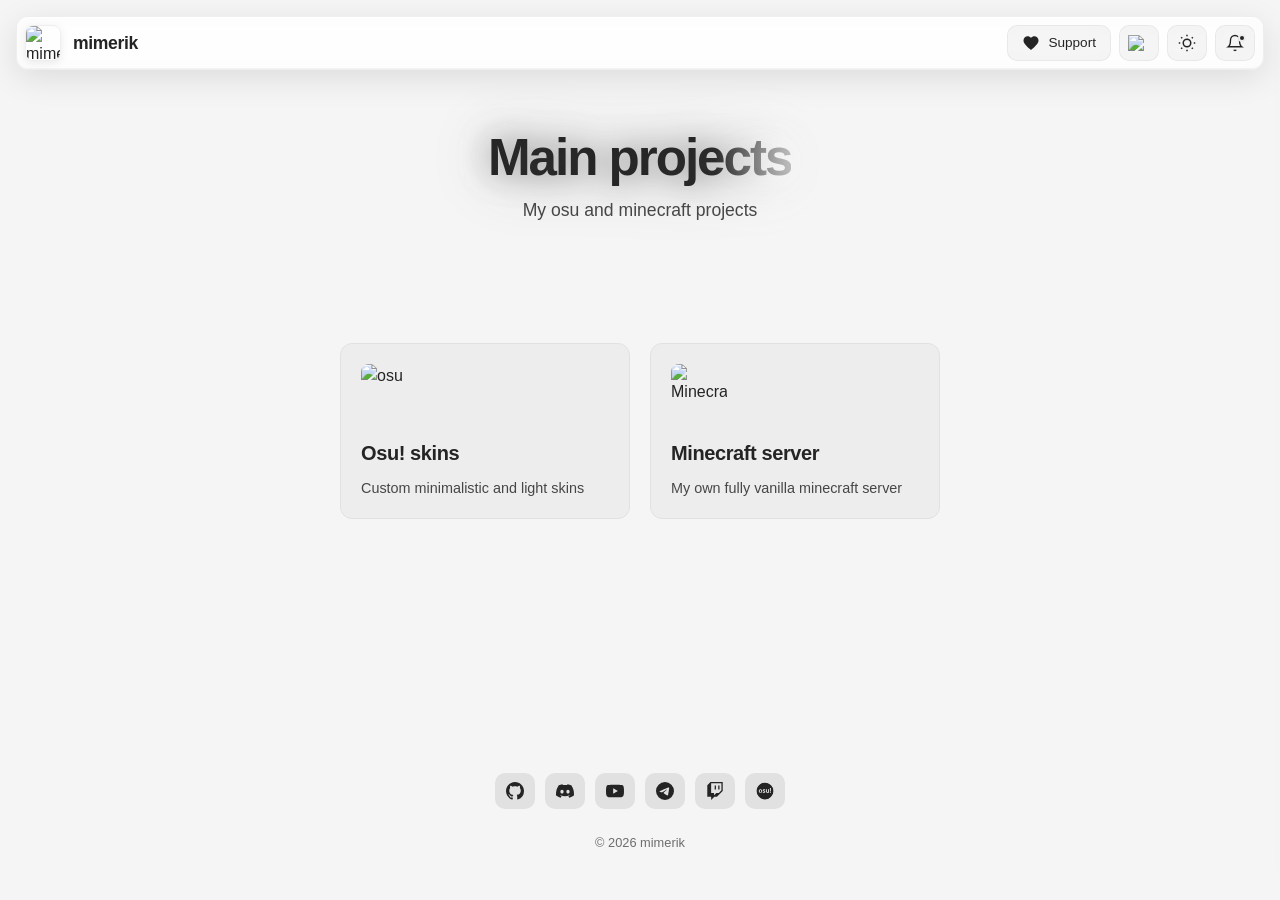
==== commit ad7a9952: "Add files via upload" ====
--- a/index.html
+++ b/index.html
@@ -4,93 +4,94 @@
     <meta charset="UTF-8">
     <meta name="viewport" content="width=device-width, initial-scale=1.0">
     <meta name="description" content="mimerik — osu! skins and minecraft server projects">
-    <meta name="theme-color" content="#0a0a10">
+    <meta name="theme-color" content="#141414">
     <title>mimerik</title>
     <link rel="icon" href="https://s.namemc.com/2d/skin/face.png?id=797f1263b0b15f46&scale=4" type="image/png">
     <link rel="stylesheet" href="styles.css">
     <link rel="preconnect" href="https://fonts.googleapis.com">
     <link rel="preconnect" href="https://fonts.gstatic.com" crossorigin>
-    <link href="https://fonts.googleapis.com/css2?family=Inter:wght@300;400;500;600;700&display=swap" rel="stylesheet">
+    <link href="https://fonts.googleapis.com/css2?family=Inter:wght@400;500;600;700&display=swap" rel="stylesheet">
 </head>
 <body>
-    <nav class="navbar">
+    <svg xmlns="http://www.w3.org/2000/svg" style="position:absolute;width:0;height:0;overflow:hidden" aria-hidden="true">
+        <symbol id="i-heart" viewBox="0 0 24 24"><path fill="currentColor" d="M12 21.35l-1.45-1.32C5.4 15.36 2 12.28 2 8.5 2 5.42 4.42 3 7.5 3c1.74 0 3.41.81 4.5 2.09C13.09 3.81 14.76 3 16.5 3 19.58 3 22 5.42 22 8.5c0 3.78-3.4 6.86-8.55 11.54L12 21.35z"/></symbol>
+        <symbol id="i-moon" viewBox="0 0 24 24"><path fill="none" stroke="currentColor" stroke-width="2" d="M21 12.79A9 9 0 1 1 11.21 3 7 7 0 0 0 21 12.79z"/></symbol>
+        <symbol id="i-sun" viewBox="0 0 24 24"><g fill="none" stroke="currentColor" stroke-width="2"><circle cx="12" cy="12" r="5"/><line x1="12" y1="1" x2="12" y2="3"/><line x1="12" y1="21" x2="12" y2="23"/><line x1="4.22" y1="4.22" x2="5.64" y2="5.64"/><line x1="18.36" y1="18.36" x2="19.78" y2="19.78"/><line x1="1" y1="12" x2="3" y2="12"/><line x1="21" y1="12" x2="23" y2="12"/><line x1="4.22" y1="19.78" x2="5.64" y2="18.36"/><line x1="18.36" y1="5.64" x2="19.78" y2="4.22"/></g></symbol>
+        <symbol id="i-bell" viewBox="0 0 24 24"><g fill="none" stroke="currentColor" stroke-width="1.8"><path d="M18 8A6 6 0 0 0 6 8c0 7-3 9-3 9h18s-3-2-3-9"/><path d="M13.73 21a2 2 0 0 1-3.46 0"/></g></symbol>
+        <symbol id="i-x" viewBox="0 0 24 24"><g fill="none" stroke="currentColor" stroke-width="2.5"><line x1="18" y1="6" x2="6" y2="18"/><line x1="6" y1="6" x2="18" y2="18"/></g></symbol>
+        <symbol id="i-chevron-down" viewBox="0 0 24 24"><polyline fill="none" stroke="currentColor" stroke-width="2" points="6 9 12 15 18 9"/></symbol>
+        <symbol id="i-chevron-left" viewBox="0 0 24 24"><polyline fill="none" stroke="currentColor" stroke-width="2.5" points="15 18 9 12 15 6"/></symbol>
+        <symbol id="i-chevron-right" viewBox="0 0 24 24"><polyline fill="none" stroke="currentColor" stroke-width="2.5" points="9 18 15 12 9 6"/></symbol>
+        <symbol id="i-download" viewBox="0 0 24 24"><g fill="none" stroke="currentColor" stroke-width="2"><path d="M21 15v4a2 2 0 0 1-2 2H5a2 2 0 0 1-2-2v-4"/><polyline points="7 10 12 15 17 10"/><line x1="12" y1="15" x2="12" y2="3"/></g></symbol>
+        <symbol id="i-github" viewBox="0 0 24 24"><path fill="currentColor" d="M12 0C5.37 0 0 5.37 0 12c0 5.31 3.435 9.795 8.205 11.385.6.105.825-.255.825-.57 0-.285-.015-1.23-.015-2.235-3.015.555-3.795-.735-4.035-1.41-.135-.345-.72-1.41-1.23-1.695-.42-.225-1.02-.78-.015-.795.945-.015 1.62.87 1.845 1.23 1.08 1.815 2.805 1.305 3.495.99.105-.78.42-1.305.765-1.605-2.67-.3-5.46-1.335-5.46-5.925 0-1.305.465-2.385 1.23-3.225-.12-.3-.54-1.53.12-3.18 0 0 1.005-.315 3.3 1.23.96-.27 1.98-.405 3-.405s2.04.135 3 .405c2.295-1.56 3.3-1.23 3.3-1.23.66 1.65.24 2.88.12 3.18.765.84 1.23 1.905 1.23 3.225 0 4.605-2.805 5.625-5.475 5.925.435.375.81 1.095.81 2.22 0 1.605-.015 2.895-.015 3.3 0 .315.225.69.825.57A12.02 12.02 0 0024 12c0-6.63-5.37-12-12-12z"/></symbol>
+        <symbol id="i-discord" viewBox="0 0 24 24"><path fill="currentColor" d="M20.317 4.37a19.791 19.791 0 0 0-4.885-1.515.074.074 0 0 0-.079.037c-.21.375-.444.864-.608 1.25a18.27 18.27 0 0 0-5.487 0 12.64 12.64 0 0 0-.617-1.25.077.077 0 0 0-.079-.037A19.736 19.736 0 0 0 3.677 4.37a.07.07 0 0 0-.032.027C.533 9.046-.32 13.58.099 18.057a.082.082 0 0 0 .031.057 19.9 19.9 0 0 0 5.993 3.03.078.078 0 0 0 .084-.028 14.09 14.09 0 0 0 1.226-1.994.076.076 0 0 0-.041-.106 13.107 13.107 0 0 1-1.872-.892.077.077 0 0 1-.008-.128 10.2 10.2 0 0 0 .372-.292.074.074 0 0 1 .077-.01c3.928 1.793 8.18 1.793 12.062 0a.074.074 0 0 1 .078.01c.12.098.246.198.373.292a.077.077 0 0 1-.006.127 12.299 12.299 0 0 1-1.873.892.077.077 0 0 0-.041.107c.36.698.772 1.362 1.225 1.993a.076.076 0 0 0 .084.028 19.839 19.839 0 0 0 6.002-3.03.077.077 0 0 0 .032-.054c.5-5.177-.838-9.674-3.549-13.66a.061.061 0 0 0-.031-.03zM8.02 15.33c-1.183 0-2.157-1.085-2.157-2.419 0-1.333.956-2.419 2.157-2.419 1.21 0 2.176 1.096 2.157 2.42 0 1.333-.956 2.418-2.157 2.418zm7.975 0c-1.183 0-2.157-1.085-2.157-2.419 0-1.333.955-2.419 2.157-2.419 1.21 0 2.176 1.096 2.157 2.42 0 1.333-.946 2.418-2.157 2.418z"/></symbol>
+        <symbol id="i-youtube" viewBox="0 0 24 24"><path fill="currentColor" d="M23.498 6.186a3.016 3.016 0 0 0-2.122-2.136C19.505 3.545 12 3.545 12 3.545s-7.505 0-9.377.505A3.017 3.017 0 0 0 .502 6.186C0 8.07 0 12 0 12s0 3.93.502 5.814a3.016 3.016 0 0 0 2.122 2.136c1.871.505 9.376.505 9.376.505s7.505 0 9.377-.505a3.015 3.015 0 0 0 2.122-2.136C24 15.93 24 12 24 12s0-3.93-.502-5.814zM9.545 15.568V8.432L15.818 12l-6.273 3.568z"/></symbol>
+        <symbol id="i-telegram" viewBox="0 0 24 24"><path fill="currentColor" d="M11.944 0A12 12 0 0 0 0 12a12 12 0 0 0 12 12 12 12 0 0 0 12-12A12 12 0 0 0 12 0a12 12 0 0 0-.056 0zm4.962 7.224c.1-.002.321.023.465.14a.506.506 0 0 1 .171.325c.016.093.036.306.02.472-.18 1.898-.962 6.502-1.36 8.627-.168.9-.499 1.201-.82 1.23-.696.065-1.225-.46-1.9-.902-1.056-.693-1.653-1.124-2.678-1.8-1.185-.78-.417-1.21.258-1.91.177-.184 3.247-2.977 3.307-3.23.007-.032.014-.15-.056-.212s-.174-.041-.249-.024c-.106.024-1.793 1.14-5.061 3.345-.48.33-.913.49-1.302.48-.428-.008-1.252-.241-1.865-.44-.752-.245-1.349-.374-1.297-.789.027-.216.325-.437.893-.663 3.498-1.524 5.83-2.529 6.998-3.014 3.332-1.386 4.025-1.627 4.476-1.635z"/></symbol>
+        <symbol id="i-twitch" viewBox="0 0 24 24"><path fill="currentColor" d="M11.571 4.714h1.715v5.143H11.57zm4.715 0H18v5.143h-1.714zM6 0L1.714 4.286v15.428h5.143V24l4.286-4.286h3.428L22.286 12V0zm14.571 11.143l-3.428 3.428h-3.429l-3 3v-3H6.857V1.714h13.714z"/></symbol>
+        <symbol id="i-osu" viewBox="0 0 24 24">
+            <mask id="osuMask"><circle cx="12" cy="12" r="11.5" fill="#fff"/><path fill="#000" d="M7.698 10.362c-.1855-.2184-.4189-.3905-.7002-.5162-.2813-.1257-.6104-.1885-.9874-.1885s-.7046.0628-.9829.1885-.5088.2978-.6912.5162c-.1827.2185-.3203.4773-.413.7765-.0928.2993-.1391.6194-.1391.9605 0 .3412.0463.6584.1391.9516.0927.2933.2303.5491.413.7675.1824.2185.4129.3891.6912.5116.2783.1226.6059.1841.9829.1841s.7061-.0615.9875-.1841c.2813-.1226.5146-.2931.7002-.5116.1855-.2184.3231-.4742.413-.7675.0897-.2931.1346-.6104.1346-.9516 0-.3411-.0449-.6612-.1346-.9605-.0899-.2992-.2276-.558-.4131-.7765zm-.965 2.8096c-.1467.2484-.3875.3725-.7227.3725-.3291 0-.567-.1241-.7136-.3725-.1467-.2483-.2199-.6059-.2199-1.0727s.0732-.8243.2199-1.0727c.1466-.2482.3844-.3725.7136-.3725.3352 0 .5759.1243.7227.3725.1466.2484.2199.6059.2199 1.0727.0001.4668-.0733.8245-.2199 1.0727zm11.8894-.8303-.0898-4.3896a4.5409 4.5409 0 0 1 .6912-.0539c.2334 0 .4668.0179.7002.0539l-.0898 4.3896c-.2096.0359-.41.0538-.6015.0538a3.4957 3.4957 0 0 1-.6103-.0538zm1.3196 1.4003c0 .2215-.0179.443-.0538.6643a4.2055 4.2055 0 0 1-.6553.0538 4.1414 4.1414 0 0 1-.6642-.0538 4.0882 4.0882 0 0 1-.0539-.6553c0-.2154.018-.4367.0539-.6643a4.0876 4.0876 0 0 1 .6552-.0538c.2155 0 .4368.018.6643.0538.0359.2276.0538.446.0538.6553zm-3.2226-4.0305c.2095 0 .422.018.6373.0539v4.4614c-.1916.0659-.4443.1302-.7585.193-.3141.0629-.6418.0943-.9829.0943-.3052 0-.5985-.024-.8798-.0718-.2813-.0479-.5282-.1495-.7405-.3052-.2125-.1555-.3815-.3829-.5072-.6823-.1257-.2991-.1885-.697-.1885-1.1938V9.765a3.8725 3.8725 0 0 1 .6373-.0539c.2094 0 .4219.018.6373.0539v2.4596c0 .2455.0194.4474.0584.6059.0388.1586.0988.2843.1795.377a.6606.6606 0 0 0 .3007.1974c.1197.0391.2603.0584.4219.0584.2214 0 .407-.0209.5566-.0628V9.765a3.8218 3.8218 0 0 1 .6284-.0539zm-4.3625 2.6841c.0538.1497.0808.3321.0808.5476 0 .2215-.0464.428-.1392.6194-.0928.1916-.2274.3577-.4039.4982-.1766.1407-.3905.2514-.6418.3322-.2514.0808-.5356.1212-.8528.1212a5.2984 5.2984 0 0 1-.395-.0135 3.1226 3.1226 0 0 1-.3456-.0448 4.0482 4.0482 0 0 1-.3277-.0763 3.9336 3.9336 0 0 1-.35-.1166 2.5768 2.5768 0 0 1 .0852-.4893 3.0737 3.0737 0 0 1 .1751-.4802c.1975.0779.3844.1362.561.1751.1765.039.3605.0584.5521.0584.0838 0 .175-.0075.2738-.0225a.9945.9945 0 0 0 .2737-.0808.6467.6467 0 0 0 .2109-.1526c.0569-.0628.0853-.145.0853-.2469 0-.1436-.0434-.2469-.1302-.3097-.0868-.0628-.208-.1181-.3636-.1661l-.5565-.1616c-.3352-.0956-.5969-.2379-.7855-.4263-.1885-.1886-.2827-.4713-.2827-.8484 0-.4547.163-.8108.4892-1.0682.3261-.2573.7705-.386 1.333-.386.2334 0 .4638.0211.6913.0629.2273.0419.4578.1048.6912.1885-.012.1557-.0419.3173-.0897.4847-.048.1676-.1048.3142-.1706.4398a3.58 3.58 0 0 0-.4757-.1571 2.18 2.18 0 0 0-.5477-.0673c-.2034 0-.3621.0314-.4758.0943-.1137.0629-.1705.1631-.1705.3007 0 .1317.0403.2244.1211.2783.0809.0538.1959.1048.3456.1526l.5117.1526c.1675.048.3187.1063.4533.1751.1347.0688.2498.1541.3456.2558.0958.1016.1707.2272.2246.3768z"/></mask>
+            <circle cx="12" cy="12" r="11.5" fill="currentColor" mask="url(#osuMask)"/>
+        </symbol>
+    </svg>
+
+    <nav class="navbar surface">
         <a href="index.html" class="logo">
-            <img src="https://s.namemc.com/2d/skin/face.png?id=797f1263b0b15f46&scale=4" alt="mimerik" class="logo-img" width="34" height="34" loading="lazy">
+            <img src="https://s.namemc.com/2d/skin/face.png?id=797f1263b0b15f46&scale=4" alt="mimerik" class="logo-img" width="34" height="34">
             <span>mimerik</span>
         </a>
         <div class="nav-controls">
-            <a href="https://dalink.to/hety_mambl" target="_blank" rel="noopener noreferrer" class="support-btn">
-                <svg viewBox="0 0 24 24" fill="currentColor" width="18" height="18"><path d="M12 21.35l-1.45-1.32C5.4 15.36 2 12.28 2 8.5 2 5.42 4.42 3 7.5 3c1.74 0 3.41.81 4.5 2.09C13.09 3.81 14.76 3 16.5 3 19.58 3 22 5.42 22 8.5c0 3.78-3.4 6.86-8.55 11.54L12 21.35z"/></svg>
+            <a href="https://dalink.to/hety_mambl" target="_blank" rel="noopener noreferrer" class="btn surface">
+                <svg class="ico"><use href="#i-heart"/></svg>
                 <span data-i18n="support">Support</span>
             </a>
-            <button class="lang-btn" id="langBtn" aria-label="Switch language" type="button">
-                <img src="https://flagcdn.com/w40/gb.png" alt="EN" class="flag" id="flagImg" width="22" height="16" loading="lazy">
+            <button class="btn surface icon" id="langBtn" aria-label="Switch language" type="button">
+                <img src="https://flagcdn.com/w40/gb.png" alt="EN" class="flag" id="flagImg" width="22" height="16">
             </button>
-            <button class="theme-btn" id="themeBtn" aria-label="Toggle theme" type="button">
-                <svg class="moon" viewBox="0 0 24 24" fill="none" stroke="currentColor" stroke-width="2" width="18" height="18">
-                    <path d="M21 12.79A9 9 0 1 1 11.21 3 7 7 0 0 0 21 12.79z"/>
-                </svg>
-                <svg class="sun" viewBox="0 0 24 24" fill="none" stroke="currentColor" stroke-width="2" width="18" height="18">
-                    <circle cx="12" cy="12" r="5"/>
-                    <line x1="12" y1="1" x2="12" y2="3"/>
-                    <line x1="12" y1="21" x2="12" y2="23"/>
-                    <line x1="4.22" y1="4.22" x2="5.64" y2="5.64"/>
-                    <line x1="18.36" y1="18.36" x2="19.78" y2="19.78"/>
-                    <line x1="1" y1="12" x2="3" y2="12"/>
-                    <line x1="21" y1="12" x2="23" y2="12"/>
-                    <line x1="4.22" y1="19.78" x2="5.64" y2="18.36"/>
-                    <line x1="18.36" y1="5.64" x2="19.78" y2="4.22"/>
-                </svg>
+            <button class="btn surface icon" id="themeBtn" aria-label="Toggle theme" type="button">
+                <svg class="ico moon"><use href="#i-moon"/></svg>
+                <svg class="ico sun"><use href="#i-sun"/></svg>
             </button>
-            <button class="notif-btn" id="notifBtn" aria-label="Notifications" type="button">
-                <svg viewBox="0 0 24 24" fill="none" stroke="currentColor" stroke-width="1.8" width="20" height="20">
-                    <path d="M18 8A6 6 0 0 0 6 8c0 7-3 9-3 9h18s-3-2-3-9"/>
-                    <path d="M13.73 21a2 2 0 0 1-3.46 0"/>
-                </svg>
+            <button class="btn surface icon" id="notifBtn" aria-label="Notifications" type="button">
+                <svg class="ico"><use href="#i-bell"/></svg>
                 <span class="notif-dot" id="notifDot"></span>
             </button>
         </div>
     </nav>
 
-    <!-- Notifications Panel -->
-    <div class="notif-panel" id="notifPanel" aria-hidden="true">
+    <div class="notif-panel surface" id="notifPanel" aria-hidden="true">
         <div class="notif-panel-header">
             <h3 data-i18n="notifTitle">Updates</h3>
-            <button class="notif-panel-close" id="notifPanelClose" aria-label="Close notifications" type="button">
-                <svg viewBox="0 0 24 24" fill="none" stroke="currentColor" stroke-width="2.5" width="18" height="18">
-                    <line x1="18" y1="6" x2="6" y2="18"/>
-                    <line x1="6" y1="6" x2="18" y2="18"/>
-                </svg>
+            <button class="btn surface icon" id="notifPanelClose" aria-label="Close notifications" type="button">
+                <svg class="ico"><use href="#i-x"/></svg>
             </button>
         </div>
-        <div class="notif-divider"></div>
         <div class="notif-list" id="notifList"></div>
     </div>
 
     <main>
         <div class="hero">
-            <h1 data-i18n="title" class="gradient-title">Main projects</h1>
-            <p data-i18n="subtitle">My osu and minecraft projects</p>
+<h1 class="gradient-title" data-i18n="title" data-text="Main projects">Main projects</h1>
+            <p class="muted" data-i18n="subtitle">My osu and minecraft projects</p>
         </div>
 
         <div class="cards cards-half">
             <a href="skins.html" class="card card-half">
-                <div class="card-glass">
-                    <div class="card-icon osu">
-                        <img src="https://i.ppy.sh/013ed2c11b34720790e74035d9f49078d5e9aa64/68747470733a2f2f6f73752e7070792e73682f77696b692f696d616765732f4272616e645f6964656e746974795f67756964656c696e65732f696d672f75736167652d66756c6c2d636f6c6f75722e706e67" alt="Minecraft" class="mc-logo" width="56" height="56" loading="lazy">
+                <div class="card-glass surface">
+                    <div class="card-icon">
+                        <img src="https://i.ppy.sh/013ed2c11b34720790e74035d9f49078d5e9aa64/68747470733a2f2f6f73752e7070792e73682f77696b692f696d616765732f4272616e645f6964656e746974795f67756964656c696e65732f696d672f75736167652d66756c6c2d636f6c6f75722e706e67" alt="osu" class="mc-logo" width="56" height="56">
                     </div>
                     <h2 data-i18n="osuTitle">Osu! skins</h2>
-                    <p data-i18n="osuDesc">Custom self-maded skins collection</p>
+                    <p class="muted" data-i18n="osuDesc">Custom self-maded skins collection</p>
                 </div>
             </a>
 
             <a href="mc.html" class="card card-half">
-                <div class="card-glass">
-                    <div class="card-icon mc">
-                        <img src="https://minecraft.wiki/images/thumb/Ghastling_JE1_BE1.gif/115px-Ghastling_JE1_BE1.gif?f7b13" alt="Minecraft" class="mc-logo" width="56" height="56" loading="lazy">
+                <div class="card-glass surface">
+                    <div class="card-icon">
+                        <img src="https://minecraft.wiki/images/thumb/Ghastling_JE1_BE1.gif/115px-Ghastling_JE1_BE1.gif?f7b13" alt="Minecraft" class="mc-logo" width="56" height="56">
                     </div>
                     <h2 data-i18n="mcTitle">Minecraft server</h2>
-                    <p data-i18n="mcDesc">My own fully vanilla minecraft server</p>
+                    <p class="muted" data-i18n="mcDesc">My own fully vanilla minecraft server</p>
                 </div>
             </a>
         </div>
@@ -98,32 +99,26 @@
 
     <footer>
         <div class="socials">
-            <a href="https://github.com/mimerik" target="_blank" rel="noopener noreferrer" aria-label="GitHub">
-                <svg viewBox="0 0 24 24" fill="currentColor" width="18" height="18"><path d="M12 0C5.37 0 0 5.37 0 12c0 5.31 3.435 9.795 8.205 11.385.6.105.825-.255.825-.57 0-.285-.015-1.23-.015-2.235-3.015.555-3.795-.735-4.035-1.41-.135-.345-.72-1.41-1.23-1.695-.42-.225-1.02-.78-.015-.795.945-.015 1.62.87 1.845 1.23 1.08 1.815 2.805 1.305 3.495.99.105-.78.42-1.305.765-1.605-2.67-.3-5.46-1.335-5.46-5.925 0-1.305.465-2.385 1.23-3.225-.12-.3-.54-1.53.12-3.18 0 0 1.005-.315 3.3 1.23.96-.27 1.98-.405 3-.405s2.04.135 3 .405c2.295-1.56 3.3-1.23 3.3-1.23.66 1.65.24 2.88.12 3.18.765.84 1.23 1.905 1.23 3.225 0 4.605-2.805 5.625-5.475 5.925.435.375.81 1.095.81 2.22 0 1.605-.015 2.895-.015 3.3 0 .315.225.69.825.57A12.02 12.02 0 0024 12c0-6.63-5.37-12-12-12z"/></svg>
+            <a href="https://github.com/mimerik" target="_blank" rel="noopener noreferrer" aria-label="GitHub" class="btn surface icon">
+                <svg class="ico"><use href="#i-github"/></svg>
             </a>
-            <a href="https://discordapp.com/users/578286553923584016" target="_blank" rel="noopener noreferrer" aria-label="Discord">
-                <svg viewBox="0 0 24 24" fill="currentColor" width="18" height="18"><path d="M20.317 4.37a19.791 19.791 0 0 0-4.885-1.515.074.074 0 0 0-.079.037c-.21.375-.444.864-.608 1.25a18.27 18.27 0 0 0-5.487 0 12.64 12.64 0 0 0-.617-1.25.077.077 0 0 0-.079-.037A19.736 19.736 0 0 0 3.677 4.37a.07.07 0 0 0-.032.027C.533 9.046-.32 13.58.099 18.057a.082.082 0 0 0 .031.057 19.9 19.9 0 0 0 5.993 3.03.078.078 0 0 0 .084-.028 14.09 14.09 0 0 0 1.226-1.994.076.076 0 0 0-.041-.106 13.107 13.107 0 0 1-1.872-.892.077.077 0 0 1-.008-.128 10.2 10.2 0 0 0 .372-.292.074.074 0 0 1 .077-.01c3.928 1.793 8.18 1.793 12.062 0a.074.074 0 0 1 .078.01c.12.098.246.198.373.292a.077.077 0 0 1-.006.127 12.299 12.299 0 0 1-1.873.892.077.077 0 0 0-.041.107c.36.698.772 1.362 1.225 1.993a.076.076 0 0 0 .084.028 19.839 19.839 0 0 0 6.002-3.03.077.077 0 0 0 .032-.054c.5-5.177-.838-9.674-3.549-13.66a.061.061 0 0 0-.031-.03zM8.02 15.33c-1.183 0-2.157-1.085-2.157-2.419 0-1.333.956-2.419 2.157-2.419 1.21 0 2.176 1.096 2.157 2.42 0 1.333-.956 2.418-2.157 2.418zm7.975 0c-1.183 0-2.157-1.085-2.157-2.419 0-1.333.955-2.419 2.157-2.419 1.21 0 2.176 1.096 2.157 2.42 0 1.333-.946 2.418-2.157 2.418z"/></svg>
+            <a href="https://discordapp.com/users/578286553923584016" target="_blank" rel="noopener noreferrer" aria-label="Discord" class="btn surface icon">
+                <svg class="ico"><use href="#i-discord"/></svg>
             </a>
-            <a href="https://www.youtube.com/@UCnj5whAP9S4E3BdW3iuBWZA" target="_blank" rel="noopener noreferrer" aria-label="YouTube">
-                <svg viewBox="0 0 24 24" fill="currentColor" width="18" height="18"><path d="M23.498 6.186a3.016 3.016 0 0 0-2.122-2.136C19.505 3.545 12 3.545 12 3.545s-7.505 0-9.377.505A3.017 3.017 0 0 0 .502 6.186C0 8.07 0 12 0 12s0 3.93.502 5.814a3.016 3.016 0 0 0 2.122 2.136c1.871.505 9.376.505 9.376.505s7.505 0 9.377-.505a3.015 3.015 0 0 0 2.122-2.136C24 15.93 24 12 24 12s0-3.93-.502-5.814zM9.545 15.568V8.432L15.818 12l-6.273 3.568z"/></svg>
+            <a href="https://www.youtube.com/@UCnj5whAP9S4E3BdW3iuBWZA" target="_blank" rel="noopener noreferrer" aria-label="YouTube" class="btn surface icon">
+                <svg class="ico"><use href="#i-youtube"/></svg>
             </a>
-            <a href="https://t.me/+N1ald-0Hx380ODky" target="_blank" rel="noopener noreferrer" aria-label="Telegram">
-                <svg viewBox="0 0 24 24" fill="currentColor" width="18" height="18"><path d="M11.944 0A12 12 0 0 0 0 12a12 12 0 0 0 12 12 12 12 0 0 0 12-12A12 12 0 0 0 12 0a12 12 0 0 0-.056 0zm4.962 7.224c.1-.002.321.023.465.14a.506.506 0 0 1 .171.325c.016.093.036.306.02.472-.18 1.898-.962 6.502-1.36 8.627-.168.9-.499 1.201-.82 1.23-.696.065-1.225-.46-1.9-.902-1.056-.693-1.653-1.124-2.678-1.8-1.185-.78-.417-1.21.258-1.91.177-.184 3.247-2.977 3.307-3.23.007-.032.014-.15-.056-.212s-.174-.041-.249-.024c-.106.024-1.793 1.14-5.061 3.345-.48.33-.913.49-1.302.48-.428-.008-1.252-.241-1.865-.44-.752-.245-1.349-.374-1.297-.789.027-.216.325-.437.893-.663 3.498-1.524 5.83-2.529 6.998-3.014 3.332-1.386 4.025-1.627 4.476-1.635z"/></svg>
+            <a href="https://t.me/+N1ald-0Hx380ODky" target="_blank" rel="noopener noreferrer" aria-label="Telegram" class="btn surface icon">
+                <svg class="ico"><use href="#i-telegram"/></svg>
             </a>
-            <a href="https://www.twitch.tv/hety_mambl" target="_blank" rel="noopener noreferrer" aria-label="Twitch">
-                <svg viewBox="0 0 24 24" fill="currentColor" width="18" height="18"><path d="M11.571 4.714h1.715v5.143H11.57zm4.715 0H18v5.143h-1.714zM6 0L1.714 4.286v15.428h5.143V24l4.286-4.286h3.428L22.286 12V0zm14.571 11.143l-3.428 3.428h-3.429l-3 3v-3H6.857V1.714h13.714z"/></svg>
+            <a href="https://www.twitch.tv/hety_mambl" target="_blank" rel="noopener noreferrer" aria-label="Twitch" class="btn surface icon">
+                <svg class="ico"><use href="#i-twitch"/></svg>
             </a>
-            <a href="https://osu.ppy.sh/users/15468975" target="_blank" rel="noopener noreferrer" aria-label="osu! profile" class="socials-osu">
-                <svg viewBox="0 0 24 24" aria-hidden="true" width="22" height="22">
-                    <mask id="osuGlyphIdx">
-                        <circle cx="12" cy="12" r="11.5" fill="#fff"/>
-                        <path d="M7.698 10.362c-.1855-.2184-.4189-.3905-.7002-.5162-.2813-.1257-.6104-.1885-.9874-.1885s-.7046.0628-.9829.1885-.5088.2978-.6912.5162c-.1827.2185-.3203.4773-.413.7765-.0928.2993-.1391.6194-.1391.9605 0 .3412.0463.6584.1391.9516.0927.2933.2303.5491.413.7675.1824.2185.4129.3891.6912.5116.2783.1226.6059.1841.9829.1841s.7061-.0615.9875-.1841c.2813-.1226.5146-.2931.7002-.5116.1855-.2184.3231-.4742.413-.7675.0897-.2931.1346-.6104.1346-.9516 0-.3411-.0449-.6612-.1346-.9605-.0899-.2992-.2276-.558-.4131-.7765zm-.965 2.8096c-.1467.2484-.3875.3725-.7227.3725-.3291 0-.567-.1241-.7136-.3725-.1467-.2483-.2199-.6059-.2199-1.0727s.0732-.8243.2199-1.0727c.1466-.2482.3844-.3725.7136-.3725.3352 0 .5759.1243.7227.3725.1466.2484.2199.6059.2199 1.0727.0001.4668-.0733.8245-.2199 1.0727zm11.8894-.8303-.0898-4.3896a4.5409 4.5409 0 0 1 .6912-.0539c.2334 0 .4668.0179.7002.0539l-.0898 4.3896c-.2096.0359-.41.0538-.6015.0538a3.4957 3.4957 0 0 1-.6103-.0538zm1.3196 1.4003c0 .2215-.0179.443-.0538.6643a4.2055 4.2055 0 0 1-.6553.0538 4.1414 4.1414 0 0 1-.6642-.0538 4.0882 4.0882 0 0 1-.0539-.6553c0-.2154.018-.4367.0539-.6643a4.0876 4.0876 0 0 1 .6552-.0538c.2155 0 .4368.018.6643.0538.0359.2276.0538.446.0538.6553zm-3.2226-4.0305c.2095 0 .422.018.6373.0539v4.4614c-.1916.0659-.4443.1302-.7585.193-.3141.0629-.6418.0943-.9829.0943-.3052 0-.5985-.024-.8798-.0718-.2813-.0479-.5282-.1495-.7405-.3052-.2125-.1555-.3815-.3829-.5072-.6823-.1257-.2991-.1885-.697-.1885-1.1938V9.765a3.8725 3.8725 0 0 1 .6373-.0539c.2094 0 .4219.018.6373.0539v2.4596c0 .2455.0194.4474.0584.6059.0388.1586.0988.2843.1795.377a.6606.6606 0 0 0 .3007.1974c.1197.0391.2603.0584.4219.0584.2214 0 .407-.0209.5566-.0628V9.765a3.8218 3.8218 0 0 1 .6284-.0539zm-4.3625 2.6841c.0538.1497.0808.3321.0808.5476 0 .2215-.0464.428-.1392.6194-.0928.1916-.2274.3577-.4039.4982-.1766.1407-.3905.2514-.6418.3322-.2514.0808-.5356.1212-.8528.1212a5.2984 5.2984 0 0 1-.395-.0135 3.1226 3.1226 0 0 1-.3456-.0448 4.0482 4.0482 0 0 1-.3277-.0763 3.9336 3.9336 0 0 1-.35-.1166 2.5768 2.5768 0 0 1 .0852-.4893 3.0737 3.0737 0 0 1 .1751-.4802c.1975.0779.3844.1362.561.1751.1765.039.3605.0584.5521.0584.0838 0 .175-.0075.2738-.0225a.9945.9945 0 0 0 .2737-.0808.6467.6467 0 0 0 .2109-.1526c.0569-.0628.0853-.145.0853-.2469 0-.1436-.0434-.2469-.1302-.3097-.0868-.0628-.208-.1181-.3636-.1661l-.5565-.1616c-.3352-.0956-.5969-.2379-.7855-.4263-.1885-.1886-.2827-.4713-.2827-.8484 0-.4547.163-.8108.4892-1.0682.3261-.2573.7705-.386 1.333-.386.2334 0 .4638.0211.6913.0629.2273.0419.4578.1048.6912.1885-.012.1557-.0419.3173-.0897.4847-.048.1676-.1048.3142-.1706.4398a3.58 3.58 0 0 0-.4757-.1571 2.18 2.18 0 0 0-.5477-.0673c-.2034 0-.3621.0314-.4758.0943-.1137.0629-.1705.1631-.1705.3007 0 .1317.0403.2244.1211.2783.0809.0538.1959.1048.3456.1526l.5117.1526c.1675.048.3187.1063.4533.1751.1347.0688.2498.1541.3456.2558.0958.1016.1707.2272.2246.3768z" fill="#000"/>
-                    </mask>
-                    <circle cx="12" cy="12" r="11.5" fill="currentColor" mask="url(#osuGlyphIdx)"/>
-                </svg>
+            <a href="https://osu.ppy.sh/users/15468975" target="_blank" rel="noopener noreferrer" aria-label="osu! profile" class="btn surface icon">
+                <svg class="ico"><use href="#i-osu"/></svg>
             </a>
         </div>
-        <p class="copy">&copy; 2026 mimerik</p>
+        <p class="copy dim">&copy; 2026 mimerik</p>
     </footer>
 
     <script src="script.js"></script>
--- a/styles.css
+++ b/styles.css
@@ -1,115 +1,51 @@
-/* ========================================
-   ДИЗАЙН-СИСТЕМА
-   Холодная графитовая палитра + liquid glass (iOS 27)
-   ======================================== */
+/* =========================================
+   ОПТИМИЗАЦИЯ ШРИФТОВ
+   ========================================= */
+@font-face {
+    font-family: 'Inter';
+    font-style: normal;
+    font-weight: 400 700;
+    font-display: swap;
+    src: local('Inter');
+}
 
 :root {
-    /* --- Базовая графитовая шкала (лёгкий холодный, синеватый подтон) --- */
-    --gray-950: #0c0d10;
-    --gray-900: #131418;
-
-    /* --- Поверхности --- */
-    --bg: var(--gray-950);
-    --bg-elevated: var(--gray-900);
-
-    /* --- Текст --- */
-    --text: rgb(230, 231, 235);
-    --text-1: rgb(196, 197, 204);
-    --text-2: rgb(160, 162, 171);
-    --text-3: rgb(128, 130, 140);
-    --text-4: rgb(92, 94, 102);
-
-    /* --- Границы --- */
-    --border: rgba(255,255,255,0.09);
-    --border-h: rgba(255,255,255,0.16);
-    --border-active: rgba(255,255,255,0.26);
-
-    /* --- Liquid Glass: тонкий слой (навбар, кнопки, чипы) --- */
-    --glass-tint: rgba(255,255,255,0.06);
-    --glass-tint-h: rgba(255,255,255,0.10);
-    --glass-tint-a: rgba(255,255,255,0.14);
-    --glass-blur: 26px;
-    --glass-saturate: 150%;
-    --glass-brightness: 106%;
-    --glass-specular: rgba(255,255,255,0.20);
-
-    /* --- Liquid Glass: плотный слой (модалки, панели уведомлений) --- */
-    --glass-regular: rgba(20,21,25,0.58);
-    --glass-regular-blur: 34px;
-
-    /* --- Акцент: приглушённый серо-голубой отлив стекла --- */
-    --accent: #929aad;
-    --accent-h: #aab1c1;
-    --accent-glow: rgba(146,154,173,0.35);
-
-    /* --- Тени --- */
-    --shadow-sm: 0 1px 2px rgba(0,0,0,0.35), 0 2px 6px rgba(0,0,0,0.25);
-    --shadow-md: 0 4px 14px rgba(0,0,0,0.35), 0 10px 30px rgba(0,0,0,0.25);
-    --shadow-lg: 0 8px 24px rgba(0,0,0,0.38), 0 18px 48px rgba(0,0,0,0.28);
-    --shadow-xl: 0 16px 40px rgba(0,0,0,0.42), 0 30px 80px rgba(0,0,0,0.30);
-
-    /* --- Радиусы (concentric — вложенные элементы согласованы с контейнером) --- */
-    --radius-sm: 10px;
-    --radius-md: 14px;
-    --radius-lg: 18px;
-    --radius-xl: 24px;
-    --radius-2xl: 28px;
-
-    /* --- Переходы --- */
-    --t: 0.3s cubic-bezier(0.22, 0.61, 0.36, 1);
-    --t-fast: 0.2s cubic-bezier(0.22, 0.61, 0.36, 1);
-    --t-slow: 0.45s cubic-bezier(0.22, 0.61, 0.36, 1);
-    --t-spring: 0.5s cubic-bezier(0.34, 1.56, 0.64, 1);
-}
-
-/* ===== Светлая тема — iOS-подобная светло-серая гамма ===== */
+    --bg: #0a0a0a;
+    --surface: #121212;
+    --surface-hover: #1a1a1a;
+    --btn-bg: #1e1e1e;
+    --text: #dbdbdb;
+    --text-2: #b9b9b9;
+    --text-3: #929292;
+    --text-4: #616161;
+    --border: #1e1e1e;
+    --border-h: #333333;
+    --radius: 12px;
+    --t: 0.3s ease;
+}
+
 [data-theme="light"] {
-    --gray-950: #f4f4f6;
-    --gray-900: #ececef;
-
-    --bg: var(--gray-950);
-    --bg-elevated: #ffffff;
-
-    --text: #1c1d20;
-    --text-1: #303136;
-    --text-2: #56575e;
-    --text-3: #7c7d85;
-    --text-4: #9d9ea5;
-
-    --border: rgba(0,0,0,0.06);
-    --border-h: rgba(0,0,0,0.11);
-    --border-active: rgba(0,0,0,0.18);
-
-    --glass-tint: rgba(255,255,255,0.55);
-    --glass-tint-h: rgba(255,255,255,0.72);
-    --glass-tint-a: rgba(255,255,255,0.85);
-    --glass-specular: rgba(255,255,255,0.65);
-
-    --glass-regular: rgba(255,255,255,0.62);
-
-    --accent: #5b5e68;
-    --accent-h: #3d3f47;
-    --accent-glow: rgba(91,94,104,0.18);
-
-    --shadow-sm: 0 1px 2px rgba(30,30,35,0.04), 0 2px 6px rgba(30,30,35,0.03);
-    --shadow-md: 0 4px 14px rgba(30,30,35,0.05), 0 10px 30px rgba(30,30,35,0.04);
-    --shadow-lg: 0 8px 24px rgba(30,30,35,0.06), 0 18px 48px rgba(30,30,35,0.05);
-    --shadow-xl: 0 16px 40px rgba(30,30,35,0.07), 0 30px 80px rgba(30,30,35,0.06);
-}
-
-/* ========================================
-   RESET & BASE
-   ======================================== */
-*, *::before, *::after {
-    margin: 0;
-    padding: 0;
-    box-sizing: border-box;
-}
-
+    --bg: #F5F5F5;
+    --surface: #EDEDED;
+    --surface-hover: #E5E5E5;
+    --btn-bg: #E1E1E1;
+    --text: #242424;
+    --text-2: #464646;
+    --text-3: #6D6D6D;
+    --text-4: #9E9E9E;
+    --border: #E1E1E1;
+    --border-h: #CCCCCC;
+}
+
+*, *::before, *::after { margin: 0; padding: 0; box-sizing: border-box; }
+* { scrollbar-width: none; }
 *::-webkit-scrollbar { display: none; }
-* { scrollbar-width: none; -ms-overflow-style: none; }
-
-html { scroll-behavior: smooth; }
+
+html {
+    scrollbar-gutter: stable;
+    -webkit-text-size-adjust: 100%;
+    text-size-adjust: 100%;
+}
 
 body {
     font-family: 'Inter', -apple-system, BlinkMacSystemFont, sans-serif;
@@ -118,810 +54,564 @@
     min-height: 100vh;
     display: flex;
     flex-direction: column;
-    transition: background var(--t-slow), color var(--t-slow);
     -webkit-font-smoothing: antialiased;
     -moz-osx-font-smoothing: grayscale;
+    text-rendering: optimizeSpeed;
+    font-synthesis: none;
+    font-optical-sizing: auto;
+    transition: background var(--t), color var(--t);
     overflow-x: hidden;
-    position: relative;
-}
-
-/* ===== Ambient Background — тонкое статичное свечение,
-   слегка тонированное в акцентный оттенок стекла ===== */
-body::before {
-    content: '';
-    position: fixed;
-    inset: 0;
-    background: radial-gradient(ellipse at 100% 100%, rgba(146,154,173,0.05) 0%, transparent 50%),
-                radial-gradient(ellipse at 0% 0%, rgba(255,255,255,0.05) 0%, transparent 50%);
-    pointer-events: none;
-    z-index: 0;
-    opacity: 0;
-    animation: ambientFadeIn 1.2s ease-out forwards;
-}
-
-@keyframes ambientFadeIn {
-    to { opacity: 1; }
-}
-
-[data-theme="light"] body::before {
-    background: radial-gradient(ellipse at 100% 100%, rgba(91,94,104,0.035) 0%, transparent 50%),
-                radial-gradient(ellipse at 0% 0%, rgba(91,94,104,0.02) 0%, transparent 50%);
-}
-
-@media (prefers-reduced-motion: reduce) {
-    body::before { animation: none; opacity: 1; }
-}
-
-/* ========================================
-   LIQUID GLASS — материал в стиле iOS 27
-   Два уровня: thin (навигация/控制) и regular (плавающие панели).
-   Формула: сильный блюр + насыщенность/яркость + тонкая
-   тонировка + specular highlight по верхнему краю.
-   ======================================== */
-
-/* Тонкое стекло — навбар, кнопки, чипы, бейджи */
-.glass-thin, .navbar, .support-btn, .lang-btn, .theme-btn,
-.socials a, .modal-close, .mc-copy, .modal-download, .mc-buy,
-.notif-btn, .notif-panel-close, .skin-badge, .modal-version,
-.arrow, .filter-trigger, .custom-select-trigger {
-    position: relative;
-    background: var(--glass-tint);
-    backdrop-filter: blur(var(--glass-blur)) saturate(var(--glass-saturate)) brightness(var(--glass-brightness));
-    -webkit-backdrop-filter: blur(var(--glass-blur)) saturate(var(--glass-saturate)) brightness(var(--glass-brightness));
+    font-size: 16px;
+    line-height: 1.5;
+}
+
+img {
+    display: block;
+    content-visibility: auto;
+    contain-intrinsic-size: auto 300px;
+}
+
+/* =========================================
+   БАЗОВЫЕ ЭЛЕМЕНТЫ
+   ========================================= */
+.surface {
+    background: var(--surface);
     border: 1px solid var(--border);
-    transition: background var(--t-fast), transform var(--t-fast),
-                box-shadow var(--t), border-color var(--t);
-    will-change: transform, background;
-    isolation: isolate;
-}
-
-/* Плотное стекло — модалки, боковая панель уведомлений, выпадающие списки */
-.glass-regular, .modal-panel, .notif-panel,
-.filter-dropdown, .custom-select-dropdown {
-    position: relative;
-    background: var(--glass-regular);
-    backdrop-filter: blur(var(--glass-regular-blur)) saturate(var(--glass-saturate)) brightness(var(--glass-brightness));
-    -webkit-backdrop-filter: blur(var(--glass-regular-blur)) saturate(var(--glass-saturate)) brightness(var(--glass-brightness));
-    border: 1px solid var(--border);
-    isolation: isolate;
-}
-
-/* Specular highlight — тонкий блик по верхней кромке стекла,
-   имитирует преломление света в реальном стекле */
-.glass-thin::before, .navbar::before, .support-btn::before,
-.lang-btn::before, .theme-btn::before, .socials a::before,
-.modal-close::before, .mc-copy::before, .modal-download::before,
-.mc-buy::before, .notif-btn::before, .notif-panel-close::before,
-.filter-trigger::before, .custom-select-trigger::before,
-.glass-regular::before, .modal-panel::before, .notif-panel::before,
-.filter-dropdown::before, .custom-select-dropdown::before {
-    content: '';
-    position: absolute;
-    inset: 0;
-    border-radius: inherit;
-    padding: 1px;
-    background: linear-gradient(180deg, var(--glass-specular) 0%, transparent 28%);
-    -webkit-mask: linear-gradient(#fff 0 0) content-box, linear-gradient(#fff 0 0);
-    -webkit-mask-composite: xor;
-    mask-composite: exclude;
-    pointer-events: none;
-    opacity: 0.7;
-    z-index: 1;
-}
-
-.glass-hover:hover, .support-btn:hover, .lang-btn:hover,
-.theme-btn:hover, .socials a:hover, .modal-close:hover,
-.mc-copy:hover, .modal-download:hover, .notif-btn:hover,
-.notif-panel-close:hover {
-    background: var(--glass-tint-h);
-    border-color: var(--border-h);
-}
-
-.glass-active:active, .support-btn:active, .lang-btn:active,
-.theme-btn:active, .socials a:active, .modal-close:active,
-.mc-copy:active, .modal-download:active, .notif-btn:active,
-.notif-panel-close:active {
-    background: var(--glass-tint-a);
-    border-color: var(--border);
-    transform: scale(0.96);
-    transition: all 0.08s;
-}
-/* ========================================
-   NAVBAR
-   ======================================== */
+    border-radius: var(--radius);
+    transition: background var(--t), border-color var(--t);
+}
+
+.btn {
+    display: inline-flex;
+    align-items: center;
+    justify-content: center;
+    gap: 8px;
+    padding: 14px;
+    height: 36px;
+    color: var(--text);
+    font-size: 0.85rem;
+    cursor: pointer;
+    text-decoration: none;
+    background: var(--btn-bg);
+    border: 1px solid transparent;
+    border-radius: 10px;
+    transition: background var(--t), transform var(--t), border-color var(--t);
+    touch-action: manipulation;
+}
+.btn:hover  { background: var(--text-4); border-color: var(--border-h); }
+.btn:active { transform: scale(0.97); }
+.btn.icon   { width: 40px; padding: 0; }
+
+.ico { width: 18px; height: 18px; flex-shrink: 0; display: inline-block; }
+.ico.moon { opacity: 1; transform: scale(1) rotate(0); transition: opacity var(--t), transform var(--t); }
+.ico.sun  { opacity: 0; transform: scale(0.5) rotate(-90deg); transition: opacity var(--t), transform var(--t); position: absolute; }
+[data-theme="light"] .ico.moon { opacity: 0; transform: scale(0.5) rotate(90deg); }
+[data-theme="light"] .ico.sun  { opacity: 1; transform: scale(1) rotate(0); }
+
+.muted { color: var(--text-2); }
+.dim   { color: var(--text-3); }
+a { color: inherit; }
+a, button { -webkit-tap-highlight-color: transparent; }
+
+/* =========================================
+   НАВБАР — ЖИДКОЕ СТЕКЛО
+   ========================================= */
 .navbar {
     position: fixed;
-    border-radius: var(--radius-xl);
-    margin: 12px;
-    top: 0;
-    left: 0;
-    right: 0;
+    inset: 16px 16px auto 16px;
+    padding: 8px 8px;
     display: flex;
     align-items: center;
     justify-content: space-between;
-    padding: 8px 10px;
     z-index: 100;
-    box-shadow: var(--shadow-md);
-}
-
-.logo {
-    display: flex;
-    align-items: center;
-    gap: 12px;
-    text-decoration: none;
-    color: inherit;
-    transition: opacity var(--t-fast);
-}
-.logo:hover { opacity: 0.8; }
-
+    border-radius: var(--radius);
+
+    background: rgba(20, 20, 20, 0.35);
+    -webkit-backdrop-filter: blur(24px) saturate(180%) brightness(1.1);
+    backdrop-filter: blur(24px) saturate(180%) brightness(1.1);
+
+    border: 1px solid rgba(255, 255, 255, 0.08);
+    box-shadow:
+        0 8px 32px rgba(0, 0, 0, 0.35),
+        inset 0 1px 0 rgba(255, 255, 255, 0.12),
+        inset 0 -1px 0 rgba(0, 0, 0, 0.2);
+
+    transition: background var(--t), box-shadow var(--t), border-color var(--t);
+}
+
+.navbar.scrolled {
+    background: rgba(20, 20, 20, 0.55);
+    box-shadow:
+        0 12px 40px rgba(0, 0, 0, 0.45),
+        inset 0 1px 0 rgba(255, 255, 255, 0.16),
+        inset 0 -1px 0 rgba(0, 0, 0, 0.25);
+}
+
+[data-theme="light"] .navbar {
+    background: rgba(255, 255, 255, 0.55);
+    border: 1px solid rgba(0, 0, 0, 0.06);
+    box-shadow:
+        0 8px 32px rgba(0, 0, 0, 0.1),
+        inset 0 1px 0 rgba(255, 255, 255, 0.7),
+        inset 0 -1px 0 rgba(0, 0, 0, 0.04);
+}
+
+[data-theme="light"] .navbar.scrolled {
+    background: rgba(255, 255, 255, 0.72);
+    box-shadow:
+        0 12px 40px rgba(0, 0, 0, 0.14),
+        inset 0 1px 0 rgba(255, 255, 255, 0.85),
+        inset 0 -1px 0 rgba(0, 0, 0, 0.06);
+}
+
+.logo { display: flex; align-items: center; gap: 12px; text-decoration: none; }
 .logo-img {
-    width: 40px;
-    height: 40px;
-    border-radius: var(--radius-sm);
-    image-rendering: pixelated;
-    border: 1px solid var(--border);
-    transition: border-color var(--t-fast), box-shadow var(--t-fast);
-    box-shadow: var(--shadow-sm);
+    width: 36px;
+    height: 36px;
+    border-radius: 8px;
+    border: 1px solid rgba(255, 255, 255, 0.1);
+    box-shadow: 0 2px 8px rgba(0, 0, 0, 0.25);
+    transition: border-color var(--t), box-shadow var(--t);
 }
 .logo:hover .logo-img {
-    border-color: var(--border-h);
-    box-shadow: var(--shadow-sm);
-}
-
-.logo span {
-    font-size: 1.15rem;
-    font-weight: 600;
-    letter-spacing: -0.02em;
-    color: var(--text);
-}
-
-.nav-controls {
-    display: flex;
-    align-items: center;
-    gap: 6px;
-}
-
-/* ========================================
-   BUTTONS — унифицированные
-   ======================================== */
-.support-btn, .lang-btn, .theme-btn, .mc-copy,
-.modal-download, .mc-buy, .modal-close, .notif-btn,
-.notif-panel-close {
-    display: inline-flex;
-    align-items: center;
-    justify-content: center;
-    border-radius: var(--radius-lg);
-    padding: 10px 16px;
-    color: var(--text);
-    font-family: inherit;
-    font-size: 0.9rem;
-    font-weight: 600;
-    text-decoration: none;
-    cursor: pointer;
-    position: relative;
-    overflow: hidden;
-    transition: background var(--t-fast), transform var(--t-fast),
-                box-shadow var(--t), border-color var(--t), color var(--t-fast);
-}
-
-.support-btn:hover, .lang-btn:hover, .theme-btn:hover,
-.mc-copy:hover, .modal-download:hover, .mc-buy:hover,
-.modal-close:hover, .notif-btn:hover, .notif-panel-close:hover {
-    background: var(--glass-tint-h);
-    border-color: var(--border-h);
-    transform: translateY(-2px);
-    box-shadow: var(--shadow-md);
-}
-
-.support-btn:active, .lang-btn:active, .theme-btn:active,
-.mc-copy:active, .modal-download:active, .mc-buy:active,
-.modal-close:active, .notif-btn:active, .notif-panel-close:active {
-    transform: scale(0.96);
-    transition: all 0.08s;
-}
-
-.support-btn svg, .lang-btn svg, .theme-btn svg,
-.mc-copy svg, .modal-download svg, .mc-buy svg,
-.modal-close svg, .notif-btn svg, .notif-panel-close svg {
-    width: 18px;
-    height: 18px;
-    flex-shrink: 0;
-}
-
-.lang-btn, .theme-btn, .notif-btn {
-    width: 40px;
-    height: 40px;
-    padding: 0;
-}
-
-.flag {
-    width: 22px;
-    height: 16px;
-    border-radius: 3px;
-    object-fit: cover;
-    box-shadow: 0 0 0 1px var(--border);
-    transition: box-shadow var(--t-fast);
-}
-.lang-btn:hover .flag { box-shadow: 0 0 0 1px var(--border-h); }
-
-.theme-btn svg, .notif-btn svg {
-    width: 20px;
-    height: 20px;
-    position: absolute;
-    transition: all var(--t);
-}
-
-.moon { opacity: 1; transform: scale(1) rotate(0); }
-.sun { opacity: 0; transform: scale(0.5) rotate(60deg); }
-
-[data-theme="light"] .moon {
-    opacity: 0;
-    transform: scale(0.5) rotate(-60deg);
-}
-[data-theme="light"] .sun {
-    opacity: 1;
-    transform: scale(1) rotate(0);
-}
-
-/* ========================================
-   NOTIFICATION DOT
-   ======================================== */
+    border-color: rgba(255, 255, 255, 0.2);
+    box-shadow: 0 2px 12px rgba(0, 0, 0, 0.35);
+}
+[data-theme="light"] .logo-img {
+    border-color: rgba(0, 0, 0, 0.06);
+    box-shadow: 0 2px 8px rgba(0, 0, 0, 0.08);
+}
+.logo span { font-size: 1.1rem; font-weight: 600; letter-spacing: -0.02em; }
+.nav-controls { display: flex; gap: 8px; align-items: center; }
+
+/* Кнопки навбара — стеклянные */
+.navbar .btn {
+    background: rgba(255, 255, 255, 0.06);
+    border: 1px solid rgba(255, 255, 255, 0.08);
+    -webkit-backdrop-filter: blur(8px);
+    backdrop-filter: blur(8px);
+    transition: background var(--t), border-color var(--t), transform var(--t);
+}
+.navbar .btn:hover {
+    background: rgba(255, 255, 255, 0.14);
+    border-color: rgba(255, 255, 255, 0.2);
+}
+.navbar .btn:active { transform: scale(0.97); }
+
+[data-theme="light"] .navbar .btn {
+    background: rgba(0, 0, 0, 0.04);
+    border: 1px solid rgba(0, 0, 0, 0.05);
+}
+[data-theme="light"] .navbar .btn:hover {
+    background: rgba(0, 0, 0, 0.08);
+    border-color: rgba(0, 0, 0, 0.1);
+}
+
 .notif-dot {
     position: absolute;
-    top: 6px;
-    right: 6px;
-    width: 10px;
-    height: 10px;
+    top: 8px; right: 8px;
+    width: 8px; height: 8px;
     border-radius: 50%;
-    background: #bb5555;
-    border: 2px solid var(--bg);
-    transition: opacity 0.3s ease, transform 0.3s ease;
+    background: var(--text);
+    border: 2px solid var(--surface);
     opacity: 0;
     transform: scale(0);
-    box-shadow: 0 0 12px rgba(187,85,85,0.35);
+    transition: opacity var(--t), transform var(--t);
     pointer-events: none;
-    z-index: 2;
-}
-
+}
 .notif-dot.visible { opacity: 1; transform: scale(1); }
-.notif-dot.hidden { opacity: 0; transform: scale(0); }
-
-[data-theme="light"] .notif-dot {
-    border-color: var(--bg);
-    box-shadow: 0 0 12px rgba(187,85,85,0.20);
-}
-
-/* ========================================
-   NOTIFICATIONS PANEL
-   ======================================== */
+
+/* =========================================
+   УВЕДОМЛЕНИЯ — ЖИДКОЕ СТЕКЛО
+   ========================================= */
 .notif-panel {
     position: fixed;
-    top: 0;
-    border-radius: var(--radius-xl);
-    margin: 12px;
-    right: -440px;
-    width: 420px;
-    max-width: 92vw;
-    height: 97vh;
+    inset: 16px -440px 16px auto;
+    width: 400px; max-width: calc(100vw - 32px);
     z-index: 1000;
-    border-left: 1px solid var(--border);
-    box-shadow: var(--shadow-xl);
-    transition: right 0.4s cubic-bezier(0.22, 0.61, 0.36, 1);
-    display: flex;
-    flex-direction: column;
+    display: flex; flex-direction: column;
     overflow: hidden;
-}
-
-.notif-panel.open { right: 0; }
-
-.notif-panel-header {
-    display: flex;
-    align-items: center;
-    justify-content: space-between;
-    padding: 10px 24px 10px 28px;
-    flex-shrink: 0;
-}
-
-.notif-panel-header h3 {
-    font-size: 1.1rem;
-    font-weight: 600;
-    color: var(--text);
-    letter-spacing: -0.01em;
-}
-
-.notif-panel-close {
-    width: 36px;
-    height: 36px;
-    padding: 0;
-    border-radius: var(--radius-sm);
-}
-.notif-panel-close:hover { transform: rotate(90deg) scale(1.05); }
-.notif-panel-close:active { transform: rotate(90deg) scale(0.92); }
-.notif-panel-close svg { width: 18px; height: 18px; }
-
-.notif-divider {
-    width: 100%;
-    height: 1px;
-    background: var(--border);
-    flex-shrink: 0;
-}
-
-.notif-list {
-    flex: 1;
-    overflow-y: auto;
-    padding: 8px 0 24px;
-    scrollbar-width: none;
-    -ms-overflow-style: none;
-}
-.notif-list::-webkit-scrollbar { display: none; }
-
-.notif-item {
-    padding: 14px 28px;
-    border-bottom: 1px solid var(--border);
-    transition: background var(--t-fast);
-}
-.notif-item:last-child { border-bottom: none; }
-.notif-item:hover { background: var(--glass-tint-h); }
-
-.notif-item .notif-date {
-    font-size: 0.65rem;
-    color: var(--text-3);
-    letter-spacing: 0.04em;
-    margin-bottom: 4px;
-    font-weight: 500;
-    text-transform: uppercase;
-}
-.notif-item .notif-title {
-    font-size: 0.9rem;
-    font-weight: 600;
-    color: var(--text);
-    margin-bottom: 2px;
-}
-.notif-item .notif-desc {
-    font-size: 0.85rem;
-    color: var(--text-2);
-    line-height: 1.5;
-    white-space: pre-wrap;
-}
-
-/* ========================================
-   MAIN
-   ======================================== */
-main {
-    flex: 1;
-    display: flex;
-    flex-direction: column;
-    align-items: center;
-    justify-content: flex-start;
-    padding: 110px 28px 72px;
-    max-width: 1200px;
-    margin: 0 auto;
-    width: 100%;
+    transition: right 0.2s cubic-bezier(0.2, 0.8, 0.2, 1);
+
+    background: rgba(20, 20, 20, 0.45);
+    -webkit-backdrop-filter: blur(28px) saturate(170%) brightness(1.05);
+    backdrop-filter: blur(28px) saturate(170%) brightness(1.05);
+
+    border: 1px solid rgba(255, 255, 255, 0.08);
+    box-shadow:
+        -10px 0 40px rgba(0, 0, 0, 0.4),
+        inset 0 1px 0 rgba(255, 255, 255, 0.1),
+        inset 0 -1px 0 rgba(0, 0, 0, 0.2);
+}
+.notif-panel.open { right: 16px; }
+
+[data-theme="light"] .notif-panel {
+    background: rgba(255, 255, 255, 0.55);
+    border: 1px solid rgba(0, 0, 0, 0.06);
+    box-shadow:
+        -10px 0 40px rgba(0, 0, 0, 0.12),
+        inset 0 1px 0 rgba(255, 255, 255, 0.7),
+        inset 0 -1px 0 rgba(0, 0, 0, 0.04);
+}
+
+.notif-panel-header { display: flex; justify-content: space-between; align-items: center; padding: 16px 20px; border-bottom: 1px solid var(--border); }
+.notif-panel-header h3 { font-size: 1.05rem; font-weight: 600; }
+.notif-list { flex: 1; overflow-y: auto; -webkit-overflow-scrolling: touch; }
+.notif-item { padding: 16px 20px; border-bottom: 1px solid var(--border); }
+.notif-item:last-child { border-bottom: 0; }
+.notif-item .notif-date { font-size: 0.7rem; color: var(--text-4); text-transform: uppercase; margin-bottom: 4px; font-weight: 500; letter-spacing: 0.05em; }
+.notif-item .notif-title { font-size: 0.9rem; font-weight: 600; }
+.notif-item .notif-desc { font-size: 0.85rem; color: var(--text-2); white-space: pre-wrap; line-height: 1.4; margin-top: 2px; }
+
+/* Кнопки уведомлений — стеклянные */
+.notif-panel .btn {
+    background: rgba(255, 255, 255, 0.06);
+    border: 1px solid rgba(255, 255, 255, 0.08);
+    -webkit-backdrop-filter: blur(8px);
+    backdrop-filter: blur(8px);
+}
+.notif-panel .btn:hover {
+    background: rgba(255, 255, 255, 0.14);
+    border-color: rgba(255, 255, 255, 0.2);
+}
+[data-theme="light"] .notif-panel .btn {
+    background: rgba(0, 0, 0, 0.04);
+    border: 1px solid rgba(0, 0, 0, 0.05);
+}
+[data-theme="light"] .notif-panel .btn:hover {
+    background: rgba(0, 0, 0, 0.08);
+    border-color: rgba(0, 0, 0, 0.1);
+}
+
+/* =========================================
+   ГЛАВНАЯ И ГЕРОЙ
+   ========================================= */
+main { flex: 1; padding: 120px 0 0; max-width: 1100px; margin: 0 auto; width: 100%; }
+.hero { text-align: center; margin: 0; position: relative; }
+
+/* Базовый перелив + свечение */
+.gradient-title {
     position: relative;
-    z-index: 1;
-}
-
-.skins-container {
-    width: 100%;
-    max-width: 1200px;
-    margin: 0 auto;
-}
-
-.hero {
-    text-align: center;
-    margin-bottom: 48px;
-    margin-top: 48px;
-}
-
-.gradient-title {
-    font-size: clamp(2.4rem, 6vw, 4rem);
+    display: inline-block;
+    font-size: clamp(2.2rem, 4.5vw, 3.2rem);
     font-weight: 700;
     letter-spacing: -0.04em;
-    margin-bottom: 10px;
+
+    background: linear-gradient(
+        90deg,
+        var(--text) 0%,
+        var(--text) 30%,
+        #ffffff 45%,
+        #f8f8f8 50%,
+        #ffffff 55%,
+        var(--text) 70%,
+        var(--text) 100%
+    );
+    background-size: 250% auto;
+    background-position: 0% 50%;
+    -webkit-background-clip: text;
+    background-clip: text;
+    -webkit-text-fill-color: transparent;
+    color: transparent;
+
+    filter: drop-shadow(0 0 6px rgba(255, 255, 255, 0.15))
+            drop-shadow(0 0 14px rgba(255, 255, 255, 0.06));
+
+    opacity: 0;
+    transform: translateY(8px);
+    animation:
+        fadeInUp 0.3s cubic-bezier(0.2, 0.8, 0.2, 1) forwards,
+        titleShine 4.5s ease-in-out infinite;
+    will-change: transform, opacity, background-position, filter;
+}
+
+.gradient-title::before {
+    content: attr(data-text);
+    position: absolute;
+    inset: 0;
+    z-index: -1;
+    pointer-events: none;
+    background: inherit;
+    background-size: inherit;
+    background-position: inherit;
+    -webkit-background-clip: text;
+    background-clip: text;
+    -webkit-text-fill-color: transparent;
+    color: transparent;
+    filter: blur(16px) brightness(1.6);
+    opacity: 0.55;
+    animation: titleShine 4.5s ease-in-out infinite;
+    will-change: background-position, opacity;
+}
+
+.gradient-title::after {
+    content: attr(data-text);
+    position: absolute;
+    inset: 0;
+    z-index: -2;
+    pointer-events: none;
+    background: inherit;
+    background-size: inherit;
+    background-position: inherit;
+    -webkit-background-clip: text;
+    background-clip: text;
+    -webkit-text-fill-color: transparent;
+    color: transparent;
+    filter: blur(32px) brightness(1.4);
+    opacity: 0.35;
+    animation: titleShine 4.5s ease-in-out infinite;
+    will-change: background-position, opacity;
+}
+
+@keyframes fadeInUp {
+    to { opacity: 1; transform: translateY(0); }
+}
+
+@keyframes titleShine {
+    0%   { background-position: 0% 50%; }
+    15%  { background-position: 30% 50%; }
+    50%  { background-position: 100% 50%; }
+    85%  { background-position: 170% 50%; }
+    100% { background-position: 200% 50%; }
+}
+
+/* Страница: index */
+[data-page="index"] .gradient-title {
     background: linear-gradient(90deg,
-        #c2c5cd 0%, #d4d6dc 15%, #9297a3 30%,
-        #aab1c1 45%, #eef0f4 60%, #929aad 75%,
-        #d4d6dc 90%, #9297a3 100%);
-    background-size: 200% 100%;
-    -webkit-background-clip: text;
-    -webkit-text-fill-color: transparent;
-    background-clip: text;
-    animation: gradientShift 14s linear infinite;
-}
-
-[data-theme="light"] .gradient-title {
+        var(--text) 0%, var(--text) 25%,
+        #ffffff 45%, #e8e8ea 50%, #ffffff 55%,
+        var(--text) 75%, var(--text) 100%);
+    background-size: 280% auto;
+    filter: drop-shadow(0 0 8px rgba(255, 255, 255, 0.18))
+            drop-shadow(0 0 18px rgba(255, 255, 255, 0.08));
+    animation:
+        fadeInUp 0.3s cubic-bezier(0.2, 0.8, 0.2, 1) forwards,
+        titleShine 5s ease-in-out infinite;
+}
+[data-page="index"] .gradient-title::before { filter: blur(20px) brightness(1.7); opacity: 0.6; }
+[data-page="index"] .gradient-title::after  { filter: blur(40px) brightness(1.5); opacity: 0.4; }
+
+[data-theme="light"][data-page="index"] .gradient-title {
     background: linear-gradient(90deg,
-        #2c2e34 0%, #494c56 15%, #1c1d20 30%,
-        #3d3f47 45%, #5b5e68 60%, #2c2e34 75%,
-        #494c56 90%, #2c2e34 100%);
-    background-size: 200% 100%;
-    -webkit-background-clip: text;
-    -webkit-text-fill-color: transparent;
-    background-clip: text;
-}
-
-@keyframes gradientShift {
-    0% { background-position: 100% 50%; }
-    100% { background-position: 0% 50%; }
-}
-
-@media (prefers-reduced-motion: reduce) {
-    .gradient-title { animation: none; }
-}
+        var(--text) 0%, var(--text) 25%,
+        #000000 45%, #111111 50%, #000000 55%,
+        var(--text) 75%, var(--text) 100%);
+    background-size: 280% auto;
+    filter: drop-shadow(0 0 8px rgba(0, 0, 0, 0.12))
+            drop-shadow(0 0 18px rgba(0, 0, 0, 0.06));
+}
+[data-theme="light"][data-page="index"] .gradient-title::before { filter: blur(20px) brightness(0.7); }
+[data-theme="light"][data-page="index"] .gradient-title::after  { filter: blur(40px) brightness(0.6); }
+
+/* Страница: skins */
+[data-page="skins"] .gradient-title {
+    background: linear-gradient(90deg,
+        var(--text) 0%, var(--text) 28%,
+        #ffffff 46%, #d8e3f0 50%, #ffffff 54%,
+        var(--text) 72%, var(--text) 100%);
+    background-size: 260% auto;
+    filter: drop-shadow(0 0 8px rgba(180, 210, 255, 0.25))
+            drop-shadow(0 0 20px rgba(140, 180, 255, 0.12));
+    animation:
+        fadeInUp 0.3s cubic-bezier(0.2, 0.8, 0.2, 1) forwards,
+        titleShine 4s ease-in-out infinite;
+}
+[data-page="skins"] .gradient-title::before { filter: blur(18px) brightness(1.8); opacity: 0.6; }
+[data-page="skins"] .gradient-title::after  { filter: blur(36px) brightness(1.6); opacity: 0.4; }
+
+[data-theme="light"][data-page="skins"] .gradient-title {
+    background: linear-gradient(90deg,
+        var(--text) 0%, var(--text) 28%,
+        #000000 46%, #223a5e 50%, #000000 54%,
+        var(--text) 72%, var(--text) 100%);
+    background-size: 260% auto;
+    filter: drop-shadow(0 0 8px rgba(40, 80, 140, 0.18))
+            drop-shadow(0 0 20px rgba(40, 80, 140, 0.08));
+}
+[data-theme="light"][data-page="skins"] .gradient-title::before { filter: blur(18px) brightness(0.7); }
+[data-theme="light"][data-page="skins"] .gradient-title::after  { filter: blur(36px) brightness(0.6); }
+
+/* Страница: mc */
+[data-page="mc"] .gradient-title {
+    background: linear-gradient(90deg,
+        var(--text) 0%, var(--text) 28%,
+        #ffffff 46%, #cdeacd 50%, #ffffff 54%,
+        var(--text) 72%, var(--text) 100%);
+    background-size: 260% auto;
+    filter: drop-shadow(0 0 8px rgba(160, 230, 160, 0.25))
+            drop-shadow(0 0 20px rgba(120, 200, 120, 0.12));
+    animation:
+        fadeInUp 0.3s cubic-bezier(0.2, 0.8, 0.2, 1) forwards,
+        titleShine 4.2s ease-in-out infinite;
+}
+[data-page="mc"] .gradient-title::before { filter: blur(18px) brightness(1.7); opacity: 0.6; }
+[data-page="mc"] .gradient-title::after  { filter: blur(36px) brightness(1.5); opacity: 0.4; }
+
+[data-theme="light"][data-page="mc"] .gradient-title {
+    background: linear-gradient(90deg,
+        var(--text) 0%, var(--text) 28%,
+        #000000 46%, #1a3a1a 50%, #000000 54%,
+        var(--text) 72%, var(--text) 100%);
+    background-size: 260% auto;
+    filter: drop-shadow(0 0 8px rgba(30, 90, 30, 0.18))
+            drop-shadow(0 0 20px rgba(30, 90, 30, 0.08));
+}
+[data-theme="light"][data-page="mc"] .gradient-title::before { filter: blur(18px) brightness(0.7); }
+[data-theme="light"][data-page="mc"] .gradient-title::after  { filter: blur(36px) brightness(0.6); }
 
 .hero p {
-    font-size: 1.05rem;
-    color: var(--text-3);
-    font-weight: 400;
-    letter-spacing: 0.02em;
-}
-
-/* ========================================
-   CARDS
-   ======================================== */
+    color: var(--text-2);
+    font-size: 1.1rem;
+    max-width: 500px;
+    margin: 0 auto;
+    padding: 0 0 120px;
+    line-height: 1.5;
+    opacity: 0; transform: translateY(8px);
+    animation: fadeInUp 0.3s cubic-bezier(0.2, 0.8, 0.2, 1) 0.1s forwards;
+    will-change: transform, opacity;
+}
+
+/* =========================================
+   КАРТОЧКИ И СЕТКИ (3D TILT + ОПТИМИЗАЦИЯ)
+   ========================================= */
 .cards {
     display: grid;
     grid-template-columns: repeat(auto-fit, minmax(280px, 1fr));
     gap: 20px;
-    width: 100%;
 }
 
 .cards-half {
     display: grid;
-    grid-template-columns: repeat(auto-fit, minmax(150px, 1fr));
-    gap: 16px;
-    max-width: 560px;
+    grid-template-columns: repeat(auto-fit, minmax(200px, 1fr));
+    gap: 20px;
+    max-width: 600px;
     margin: 0 auto;
 }
 
 .card, .skin-card {
     text-decoration: none;
-    color: inherit;
     display: block;
-    border-radius: var(--radius-xl);
-    transition: transform var(--t-fast), box-shadow var(--t);
-    position: relative;
+    border-radius: var(--radius);
     cursor: pointer;
+    transition: transform 0.15s ease-out;
+    will-change: transform;
+    transform-style: preserve-3d;
+    backface-visibility: hidden;
+    -webkit-backface-visibility: hidden;
+    contain: layout style paint;
+}
+
+.card { contain: none; }
+
+@supports (content-visibility: auto) {
+    .skin-card {
+        content-visibility: auto;
+        contain-intrinsic-size: auto 300px;
+    }
+}
+
+.card-glass, .skin-glass {
+    padding: 24px;
+    display: flex; flex-direction: column; align-items: flex-start; gap: 10px;
+    height: 100%; overflow: hidden;
+    transition: border-color var(--t);
+}
+.card:hover .card-glass, .skin-card:hover .skin-glass { border-color: var(--border-h); }
+
+.card-half .card-glass { padding: 20px; gap: 10px; }
+.card-half h2 { font-size: 1.1rem; }
+.card-half p { font-size: 0.85rem; }
+.card-icon { width: 64px; height: 64px; border-radius: 8px; overflow: hidden; }
+.card-half .card-icon { width: 64px; height: 64px; }
+.card h2 { font-size: 1.25rem; font-weight: 600; letter-spacing: -0.02em; }
+.card p  { color: var(--text-2); font-size: 0.9rem; line-height: 1.4; }
+
+/* =========================================
+   MINECRAFT ПАНЕЛЬ
+   ========================================= */
+.mc-panel { max-width: 500px; margin: 0 auto; gap: 20px; padding: 32px; }
+.mc-panel h2 { font-size: 1.25rem; font-weight: 600; }
+.mc-ip-row { display: flex; gap: 10px; width: 100%; }
+.mc-ip-row input {
+    flex: 1; min-width: 0;
+    padding: 0 16px;
+    height: 40px;
+    color: var(--text);
+    background: var(--bg);
+    border: 1px solid var(--border);
+    border-radius: 8px;
+    font: inherit;
+    font-size: 0.9rem;
     outline: none;
-    will-change: transform;
-}
-
-.card::before, .skin-card::before {
-    content: '';
-    position: absolute;
-    inset: -4px;
-    border-radius: calc(var(--radius-xl) + 4px);
-    background: radial-gradient(ellipse at 50% 50%, rgba(255,255,255,0.01), transparent 70%);
-    opacity: 0;
-    filter: blur(24px);
-    transition: opacity var(--t);
-    pointer-events: none;
-    z-index: -1;
-}
-.card:hover::before, .skin-card:hover::before { opacity: 1; }
-
-.card-glass, .skin-glass {
-    position: relative;
-    border-radius: var(--radius-xl);
-    padding: 32px 28px;
-    display: flex;
-    flex-direction: column;
-    align-items: flex-start;
-    justify-content: center;
-    gap: 0px;
-    transition: transform var(--t-fast), box-shadow var(--t), border-color var(--t);
-    height: 100%;
-    overflow: hidden;
-    box-shadow: var(--shadow-md);
-    animation: fadeUp 0.6s cubic-bezier(0.22, 0.61, 0.36, 1) both;
-    background: var(--bg-elevated);
-    border: 1px solid var(--border);
-}
-
-.card:hover .card-glass, .skin-card:hover .skin-glass {
-    border-color: var(--border-h);
-}
-
-@keyframes fadeUp {
-    from { opacity: 0; transform: translateY(24px); }
-    to { opacity: 1; transform: translateY(0); }
-}
-
-.card-glass .glass-shine, .skin-glass .glass-shine {
-    position: absolute;
-    top: -50%;
-    left: -50%;
-    width: 200%;
-    height: 200%;
-    background: radial-gradient(ellipse at 30% 20%, rgba(255,255,255,0.005) 0%, transparent 60%);
-    pointer-events: none;
-    z-index: 0;
-}
-
-[data-theme="light"] .card-glass .glass-shine,
-[data-theme="light"] .skin-glass .glass-shine {
-    background: radial-gradient(ellipse at 30% 20%, rgba(255,255,255,0.04) 0%, transparent 60%);
-}
-
-.card:hover, .skin-card:hover {
-    transform: translateY(-4px);
-    box-shadow: var(--shadow-lg);
-}
-.card:active, .skin-card:active {
-    transform: translateY(-1px) scale(0.98);
-    transition: transform 0.08s;
-}
-
-.card-half .card-glass {
-    padding: 24px 20px;
-    gap: 10px;
-}
-.card-half .card-icon {
-    width: 64px;
-    height: 64px;
-    border-radius: var(--radius-md);
-    margin-bottom: 2px;
-}
-.card-half h2 { font-size: 1rem; }
-.card-half p { font-size: 0.8rem; line-height: 1.4; }
-.card-half .arrow {
-    width: 28px;
-    height: 28px;
-    border-radius: var(--radius-sm);
-    margin-top: 0;
-}
-.card-half .arrow svg { width: 14px; height: 14px; }
-
-.card-icon {
-    width: 56px;
-    height: 56px;
-    border-radius: var(--radius-lg);
-    display: flex;
-    align-items: center;
-    justify-content: center;
-    margin-bottom: 4px;
-    transition: transform var(--t-fast), box-shadow var(--t-fast);
-    overflow: hidden;
-    position: relative;
-    z-index: 2;
-}
-.card:hover .card-icon { transform: scale(1.06) rotate(1deg); }
-.card-icon svg { width: 28px; height: 28px; }
-
-.mc-logo {
+    transition: border-color var(--t);
+}
+.mc-ip-row input:focus { border-color: var(--border-h); }
+
+/* =========================================
+   СКИНЫ
+   ========================================= */
+.skins-container {
+    max-width: 1100px;
+    margin: 0 auto;
     width: 100%;
-    height: 100%;
-    object-fit: cover;
-    border-radius: var(--radius-lg);
-    filter: grayscale(0.5) contrast(1.1);
-    transition: filter var(--t-fast), transform var(--t-fast);
-}
-.card:hover .mc-logo {
-    filter: grayscale(0.15) contrast(1);
-    transform: scale(1.04);
-}
-
-.card h2 {
-    font-size: 1.25rem;
-    font-weight: 600;
-    letter-spacing: -0.01em;
-    position: relative;
-    z-index: 2;
-}
-.card p {
-    font-size: 0.9rem;
-    line-height: 1.6;
-    color: var(--text-2);
-    position: relative;
-    z-index: 2;
-}
-.card:hover p { color: var(--text-1); }
-
-.arrow {
-    margin-top: 4px;
-    width: 36px;
-    height: 36px;
-    border-radius: var(--radius-sm);
-    display: flex;
-    align-items: center;
-    justify-content: center;
-    color: var(--text-3);
-    position: relative;
-    z-index: 2;
-}
-.arrow svg {
-    width: 16px;
-    height: 16px;
-    transition: transform var(--t-fast);
-}
-.card:hover .arrow {
-    border-color: var(--border-h);
-    color: var(--text);
-    transform: translateX(4px);
-}
-.card:hover .arrow svg { transform: translateX(2px); }
-
-/* ========================================
-   SKINS GRID
-   ======================================== */
+    padding: 0 24px;
+    min-height: 600px;
+}
 .skins-grid {
     display: grid;
     grid-template-columns: repeat(3, 1fr);
-    gap: 16px;
-    row-gap: 28px;
-    width: 100%;
-    margin: 0 auto;
-}
-
-.skin-card .skin-glass { animation-delay: 0.04s; }
-.skin-card:nth-child(2) .skin-glass { animation-delay: 0.08s; }
-.skin-card:nth-child(3) .skin-glass { animation-delay: 0.12s; }
-.skin-card:nth-child(4) .skin-glass { animation-delay: 0.16s; }
-.skin-card:nth-child(5) .skin-glass { animation-delay: 0.20s; }
-.skin-card:nth-child(6) .skin-glass { animation-delay: 0.24s; }
-.skin-card:nth-child(7) .skin-glass { animation-delay: 0.28s; }
-.skin-card:nth-child(8) .skin-glass { animation-delay: 0.32s; }
-.skin-card:nth-child(9) .skin-glass { animation-delay: 0.36s; }
-.skin-card:nth-child(10) .skin-glass { animation-delay: 0.40s; }
-.skin-card:nth-child(11) .skin-glass { animation-delay: 0.44s; }
-.skin-card:nth-child(12) .skin-glass { animation-delay: 0.48s; }
-.skin-card:nth-child(13) .skin-glass { animation-delay: 0.52s; }
-.skin-card:nth-child(14) .skin-glass { animation-delay: 0.56s; }
-.skin-card:nth-child(15) .skin-glass { animation-delay: 0.60s; }
-.skin-card:nth-child(16) .skin-glass { animation-delay: 0.64s; }
-
-.skin-glass {
-    padding: 0;
-    border-radius: var(--radius-xl);
-    display: flex;
-    flex-direction: column;
-}
+    gap: 24px;
+    align-items: start;
+    align-content: start;
+}
+.skin-glass { padding: 0; }
 
 .skin-preview {
-    width: 100%;
-    aspect-ratio: 16 / 9;
+    aspect-ratio: 16/9;
+    overflow: hidden;
+    background: var(--bg);
+    border-radius: var(--radius) var(--radius) 0 0;
     position: relative;
-    overflow: hidden;
-    border-radius: var(--radius-xl) var(--radius-xl) 0 0;
-    display: flex;
-    align-items: center;
-    justify-content: center;
-    background: #000;
-    flex-shrink: 0;
-}
-
-.skin-preview-img {
-    width: 100%;
-    height: 120%;
-    margin-top: -16px;
-    object-fit: cover;
-    display: block;
-    transition: transform var(--t-slow);
-}
-.skin-card:hover .skin-preview-img { transform: scale(1.04); }
-
-.skin-overlay {
+}
+.skin-preview-img { width: 100%; height: 100%; object-fit: cover; scale: 116%; }
+
+.skin-preview-contain { display: flex; align-items: center; justify-content: center; }
+.skin-cursor-img {
     position: absolute;
-    inset: 0;
-    background: rgba(0,0,0,0.08);
-    transition: all var(--t-fast);
-}
-.skin-card:hover .skin-overlay { background: rgba(0,0,0,0.02); }
-.skin-card:active .skin-overlay { background: rgba(0,0,0,0.15); }
-
+    z-index: 1;
+    width: auto; height: auto;
+    max-width: 100%; max-height: 100%;
+    object-fit: contain;
+    pointer-events: none;
+    image-rendering: pixelated;
+}
+
+.skin-overlay { position: absolute; inset: 0; background: transparent; pointer-events: none; z-index: 2; }
 .skin-badge {
-    position: absolute;
-    top: 12px;
-    right: 12px;
-    padding: 6px 10px;
-    border-radius: var(--radius-sm);
-    color: var(--text-1);
-    font-size: 0.8rem;
-    font-weight: 600;
-    letter-spacing: 0.04em;
-    z-index: 2;
-}
-.skin-card:hover .skin-badge {
-    background: var(--glass-tint-h);
-    border-color: var(--border-h);
-}
-
-.skin-info {
-    padding: 16px 24px 16px;
-    display: flex;
-    flex-direction: column;
-    align-items: flex-start;
-    gap: 6px;
-    position: relative;
-    z-index: 2;
-    width: 100%;
-}
-.skin-info h3 {
-    font-size: 1.2rem;
-    font-weight: 600;
-    letter-spacing: -0.01em;
-    color: var(--text);
-    transition: transform var(--t-fast);
-    width: 100%;
-}
-.skin-card:hover .skin-info h3 { transform: translateX(4px); }
-
-.skin-divider {
-    width: 100%;
-    height: 1px;
-    background: linear-gradient(90deg, var(--border), transparent);
-    transition: background var(--t-fast);
-    margin: 4px 0;
-    flex-shrink: 0;
-}
-.skin-card:hover .skin-divider {
-    background: linear-gradient(90deg, var(--border-h), transparent);
-}
-
-.skin-info p {
-    font-size: 0.9rem;
-    line-height: 1.5;
-    color: var(--text-2);
-    transition: color var(--t-fast), transform var(--t-fast);
-    width: 100%;
-}
-.skin-card:hover .skin-info p {
-    color: var(--text-1);
-    transform: translateX(4px);
-}
-
-/* ========================================
-   FOOTER
-   ======================================== */
-footer {
-    padding: 36px 28px 28px;
-    display: flex;
-    flex-direction: column;
-    align-items: center;
-    gap: 18px;
-    position: relative;
-    z-index: 1;
-}
-
-.socials {
-    display: flex;
-    gap: 8px;
-}
-
-.socials a {
-    width: 40px;
-    height: 40px;
-    border-radius: var(--radius-md);
-    display: flex;
-    align-items: center;
-    justify-content: center;
-    text-decoration: none;
-    color: var(--text-3);
-    transition: all var(--t-fast);
-}
-.socials a:hover {
-    color: var(--text);
-    border-color: var(--border-h);
-    transform: translateY(-3px);
-    box-shadow: var(--shadow-md);
-    background: var(--glass-tint-h);
-}
-.socials a:active { transform: translateY(-1px) scale(0.94); }
-.socials a svg { width: 18px; height: 18px; }
-.socials-osu svg { width: 22px; height: 22px; }
-
-.copy {
-    font-size: 0.75rem;
-    color: var(--text-4);
-    letter-spacing: 0.04em;
-}
-
-/* ========================================
-   MODAL — единый стиль с панелью уведомлений
-   ======================================== */
+    position: absolute; top: 12px; right: 12px;
+    padding: 4px 8px; font-size: 0.7rem; font-weight: 600;
+    border-radius: 8px; z-index: 3;
+    background: var(--surface);
+    border: 1px solid var(--border);
+}
+
+.skin-info { padding: 16px 20px; display: flex; flex-direction: column; gap: 4px; }
+.skin-info h3 { font-size: 1.1rem; font-weight: 600; letter-spacing: -0.02em; }
+.skin-info p  { font-size: 0.85rem; color: var(--text-3); line-height: 1.4; }
+
+footer { padding: 48px 24px; display: flex; flex-direction: column; align-items: center; gap: 24px; }
+.socials { display: flex; gap: 10px; }
+.copy { font-size: 0.8rem; color: var(--text-3); }
+
+/* =========================================
+   МОДАЛКА — ЖИДКОЕ СТЕКЛО (ТЁМНОЕ)
+   ========================================= */
 .skin-modal {
     position: fixed;
-    inset: 0;
+    top: 0;
+    left: 0;
+    right: 0;
+    bottom: 0;
     z-index: 1000;
     display: flex;
     align-items: center;
@@ -929,850 +619,310 @@
     padding: 24px;
     opacity: 0;
     pointer-events: none;
-    transition: opacity var(--t), visibility var(--t);
     visibility: hidden;
-}
+    transition: opacity 0.2s ease, visibility 0.2s ease;
+    background: rgba(0, 0, 0, 0);
+    -webkit-backdrop-filter: blur(0px);
+    backdrop-filter: blur(0px);
+}
+
 .skin-modal.open {
     opacity: 1;
     pointer-events: auto;
     visibility: visible;
-}
-
-.modal-backdrop {
-    position: absolute;
-    inset: 0;
-    background: rgba(0,0,0,0.50);
-    cursor: pointer;
-    transition: background var(--t-slow);
-}
-[data-theme="light"] .modal-backdrop { background: rgba(0,0,0,0.30); }
+    background: rgba(0, 0, 0, 0.6);
+    -webkit-backdrop-filter: blur(16px) saturate(120%);
+    backdrop-filter: blur(16px) saturate(120%);
+}
+
+.modal-backdrop { position: absolute; inset: 0; cursor: pointer; }
 
 .modal-panel {
     position: relative;
     width: 100%;
-    max-width: min(800px, 100%);
+    max-width: 780px;
     max-height: 90vh;
-    border-radius: var(--radius-2xl);
-    padding: 0px;
-    transform: scale(0.94) translateY(24px);
+    margin: 0;
+    transform: translateY(10px) scale(0.99);
     opacity: 0;
-    transition: transform var(--t-spring), opacity var(--t);
-    overflow: hidden;
+    transition: transform 0.2s cubic-bezier(0.2, 0.8, 0.2, 1), opacity 0.2s ease;
     display: flex;
     flex-direction: column;
+    overflow: hidden;
+    border-radius: var(--radius);
     will-change: transform, opacity;
-    box-shadow: var(--shadow-xl);
+    min-height: 0;
+
+    background: rgba(14, 14, 14, 0.75);
+    -webkit-backdrop-filter: blur(32px) saturate(160%) brightness(0.9);
+    backdrop-filter: blur(32px) saturate(160%) brightness(0.9);
+
+    border: 1px solid rgba(255, 255, 255, 0.08);
+    box-shadow:
+        0 24px 60px rgba(0, 0, 0, 0.6),
+        inset 0 1px 0 rgba(255, 255, 255, 0.08),
+        inset 0 -1px 0 rgba(0, 0, 0, 0.3);
 }
 
 .skin-modal.open .modal-panel {
-    transform: scale(1) translateY(0);
+    transform: translateY(0) scale(1);
     opacity: 1;
 }
 
-.modal-content {
-    border-radius: var(--radius-lg);
+[data-theme="light"] .skin-modal.open {
+    background: rgba(0, 0, 0, 0.35);
+    -webkit-backdrop-filter: blur(16px) saturate(120%);
+    backdrop-filter: blur(16px) saturate(120%);
+}
+
+[data-theme="light"] .modal-panel {
+    background: rgba(240, 240, 242, 0.85);
+    -webkit-backdrop-filter: blur(32px) saturate(140%);
+    backdrop-filter: blur(32px) saturate(140%);
+    border: 1px solid rgba(0, 0, 0, 0.06);
+    box-shadow:
+        0 24px 60px rgba(0, 0, 0, 0.25),
+        inset 0 1px 0 rgba(255, 255, 255, 0.8),
+        inset 0 -1px 0 rgba(0, 0, 0, 0.04);
+}
+
+.modal-content { padding: 24px; display: flex; flex-direction: column; gap: 20px; overflow: hidden; }
+.modal-gallery { display: flex; flex-direction: column; gap: 12px; min-height: 0; }
+.modal-main-wrapper { position: relative; overflow: hidden; border-radius: 8px; background: var(--bg); }
+
+.modal-main-shot {
+    aspect-ratio: 16/9;
     overflow: hidden;
+    display: flex; align-items: center; justify-content: center;
+}
+.modal-track { display: flex; height: 100%; width: 100%; transition: transform 0.2s ease; }
+.modal-main-img { width: 100%; height: 100%; flex: 0 0 100%; object-fit: cover; pointer-events: none; position: relative; }
+
+.modal-cursor-img {
+    position: absolute; z-index: 1;
+    width: auto; height: auto; max-width: 100%; max-height: 100%;
+    object-fit: contain; pointer-events: none; image-rendering: pixelated;
+    top: 50%; left: 50%; transform: translate(-50%, -50%);
+}
+
+/* Кнопки модалки — стеклянные */
+.modal-nav {
+    position: absolute; top: 50%; transform: translateY(-50%);
+    width: 36px; height: 36px;
+    border-radius: 50%;
+    border: 1px solid rgba(255, 255, 255, 0.1);
+    background: rgba(255, 255, 255, 0.06);
+    -webkit-backdrop-filter: blur(12px);
+    backdrop-filter: blur(12px);
+    color: var(--text);
+    cursor: pointer;
+    display: flex; align-items: center; justify-content: center;
+    opacity: 0;
+    transition: opacity var(--t), background var(--t);
+    z-index: 5;
+}
+.skin-modal.open .modal-nav { opacity: 1; }
+.modal-nav:hover  { background: rgba(255, 255, 255, 0.15); border-color: rgba(255, 255, 255, 0.2); }
+.modal-nav-prev { left: 12px; }
+.modal-nav-next { right: 12px; }
+
+[data-theme="light"] .modal-nav {
+    background: rgba(0, 0, 0, 0.04);
+    border: 1px solid rgba(0, 0, 0, 0.06);
+}
+[data-theme="light"] .modal-nav:hover {
+    background: rgba(0, 0, 0, 0.08);
+    border-color: rgba(0, 0, 0, 0.1);
+}
+
+.modal-thumbs-group-wrapper {
+    overflow: hidden;
+    padding: 4px 4px 0 4px;
+    margin: 0 -4px;
+}
+.modal-thumbs-group {
+    display: flex;
+    gap: 10px;
+    transition: transform var(--t);
+    will-change: transform;
+}
+.modal-thumb-item {
+    flex: 0 0 calc((100% - 50px) / 6);
     display: flex;
     flex-direction: column;
-    max-height: calc(90vh - 4px);
-    gap: 18px;
-    padding: 24px 24px 24px 24px;
+    align-items: center;
+    gap: 6px;
+    cursor: pointer;
+}
+.modal-thumb {
+    width: 100%;
+    aspect-ratio: 16/9;
+    border-radius: 6px;
+    border: 1px solid var(--border);
+    overflow: hidden;
     position: relative;
-    z-index: 2;
-    border: none;
-    background: transparent;
-}
-
-.modal-gallery {
-    display: flex;
-    flex-direction: column;
-    gap: 10px;
-    padding: 0;
-    flex: 1 1 auto;
-    min-height: 0;
-    width: 100%;
-    max-width: 100%;
-    box-sizing: border-box;
-}
-
-.modal-main-wrapper {
-    width: 100%;
-    max-width: 100%;
-    margin: 0 auto;
-    position: relative;
-    overflow: hidden;
-    border-radius: var(--radius-lg);
-    box-shadow: var(--shadow-md);
-    box-sizing: border-box;
-}
-
-.modal-main-shot {
-    width: 100%;
-    aspect-ratio: 16 / 9;
-    position: relative;
-    overflow: hidden;
-    border-radius: var(--radius-lg);
-    background: var(--gray-950);
-}
-
-.modal-track {
-    display: flex;
-    height: 100%;
-    transition: transform 0.5s cubic-bezier(0.22, 0.61, 0.36, 1);
-    will-change: transform;
-}
-.modal-main-img {
-    width: 100%;
-    height: 100%;
-    flex: 0 0 100%;
-    object-fit: cover;
-    display: block;
-    user-select: none;
-    pointer-events: none;
-}
-
-.modal-shot-overlay {
-    position: absolute;
-    inset: 0;
-    background: rgba(0,0,0,0.03);
-    transition: all var(--t-fast);
-}
-
-/* Стрелки навигации по скриншотам — тонкое стекло поверх изображения */
-.modal-nav {
-    position: absolute;
-    top: 50%;
-    transform: translateY(-50%);
-    width: 44px;
-    height: 44px;
-    border-radius: 50%;
-    border: 1px solid var(--border);
-    background: rgba(12,13,16,0.45);
-    backdrop-filter: blur(16px) saturate(150%);
-    -webkit-backdrop-filter: blur(16px) saturate(150%);
+    background: var(--bg);
     display: flex;
     align-items: center;
     justify-content: center;
-    cursor: pointer;
-    color: #d8d9dd;
-    transition: all var(--t-fast);
-    z-index: 5;
-    opacity: 0;
-}
-.skin-modal.open .modal-nav { opacity: 1; }
-
-.modal-nav:hover {
-    background: rgba(12,13,16,0.6);
-    border-color: var(--border-h);
-    transform: translateY(-50%) scale(1.08);
-}
-.modal-nav:active { transform: translateY(-50%) scale(0.92); }
-.modal-nav-prev { left: 12px; }
-.modal-nav-next { right: 12px; }
-.modal-nav svg { width: 22px; height: 22px; }
-
-.modal-close {
-    position: absolute;
-    top: 12px;
-    right: 12px;
-    width: 36px;
-    height: 36px;
-    padding: 0;
-    border-radius: var(--radius-md);
-    z-index: 10;
-}
-.modal-close:hover {
-    transform: rotate(90deg) scale(1.05);
-    background: var(--glass-tint-h);
-    border-color: var(--border-h);
-}
-.modal-close:active { transform: rotate(90deg) scale(0.92); }
-.modal-close svg { width: 18px; height: 18px; }
-
-/* ========================================
-   MODAL THUMBS — по 6 миниатюр с прокруткой
-   ======================================== */
-.modal-thumbs-wrapper {
-    display: flex;
-    align-items: center;
-    justify-content: center;
-    gap: 0;
-    width: 100%;
-    max-width: 100%;
-    margin: 10px auto 0;
-    position: relative;
-    overflow: hidden;
-    padding: 0 2px;
-}
-.modal-thumbs-group-wrapper {
-    overflow: hidden;
-    width: 100%;
-    position: relative;
-    scrollbar-width: none;
-    -ms-overflow-style: none;
-}
-
-.modal-thumbs-group-wrapper::-webkit-scrollbar {
-    display: none;
-}
-
-.modal-thumbs-group {
-    display: flex;
-    gap: 10px;
-    width: 100%;
-    transition: transform 0.4s cubic-bezier(0.22, 0.61, 0.36, 1);
-    will-change: transform;
-    justify-content: flex-start;
-    padding: 0 2px;
-}
-
-.modal-thumb-item {
-    flex: 0 0 calc((100% - 50px - 4px) / 6);
-    min-width: 0;
-    display: flex;
-    flex-direction: column;
-    align-items: center;
-    gap: 4px;
-    cursor: pointer;
-    transition: none;
-}
-
-.modal-thumb-item:hover .modal-thumb {
-    border-color: var(--border-active);
-}
-
-.modal-thumb-item:hover .modal-thumb-label {
-    color: var(--text);
-}
-
-.modal-thumb {
-    width: 100%;
-    aspect-ratio: 16 / 9;
-    border-radius: var(--radius-md);
-    border: 2px solid rgba(120, 120, 120, 0.3);
-    background: #000;
-    overflow: hidden;
-    position: relative;
-    transition: border-color var(--t-fast);
-    display: flex;
-    align-items: center;
-    justify-content: center;
-}
-
-.modal-thumb-img {
-    width: 100%;
-    height: 100%;
-    object-fit: cover;
-    display: block;
-    transition: none;
-}
-
-.modal-thumb-item.active .modal-thumb {
-    border-color: var(--accent);
-}
-.modal-thumb-item.active:hover .modal-thumb {
-    border-color: var(--accent-h);
-}
-
-.modal-thumb-item.active .modal-thumb-label {
-    color: var(--text);
-}
+    transition: border-color var(--t);
+}
+.modal-thumb-img { width: 100%; height: 100%; object-fit: cover; }
+.modal-thumb-cursor {
+    position: absolute; z-index: 1;
+    width: auto; height: auto; max-width: 100%; max-height: 100%;
+    object-fit: contain; image-rendering: pixelated;
+}
+.modal-thumb-item:hover .modal-thumb { border-color: var(--border-h); }
+.modal-thumb-item.active .modal-thumb { border-color: var(--border-h); }
 
 .modal-thumb-label {
-    font-size: 0.8rem;
-    color: var(--text-3);
-    text-align: center;
-    padding: 2px 4px;
-    letter-spacing: 0.02em;
-    font-weight: 500;
-    transition: color var(--t-fast);
-    user-select: none;
-    line-height: 1.3;
-    width: 100%;
-    white-space: nowrap;
-    overflow: hidden;
-    text-overflow: ellipsis;
-}
-
-/* ========================================
-   MODAL DETAILS
-   ======================================== */
-.modal-details {
-    padding: 0;
-    display: flex;
-    flex-direction: column;
-    gap: 14px;
-    flex: 0 0 auto;
-}
-
-.modal-header {
-    display: flex;
-    align-items: center;
-    justify-content: space-between;
-    gap: 12px;
-    flex-wrap: wrap;
-}
-
-.modal-header-left {
-    display: flex;
-    align-items: center;
-    gap: 12px;
-}
-
-.modal-header h2 {
-    font-size: 1.6rem;
-    font-weight: 700;
-    letter-spacing: -0.02em;
-    padding: 12px 0 12px 0;
-    color: var(--text);
-    margin: 0;
-}
-
-.modal-version {
-    padding: 6px 10px;
-    border-radius: var(--radius-sm);
-    font-size: 0.8rem;
-    font-weight: 600;
-    letter-spacing: 0.04em;
-    color: var(--text-2);
-    flex-shrink: 0;
-    height: 28px;
+    font-size: 0.75rem; color: var(--text-3); font-weight: 500;
+    text-align: center; width: 100%; white-space: nowrap; overflow: hidden; text-overflow: ellipsis;
+    transition: color var(--t);
+}
+.modal-thumb-item.active .modal-thumb-label,
+.modal-thumb-item:hover .modal-thumb-label { color: var(--text); }
+
+.modal-details { display: flex; flex-direction: column; gap: 12px; }
+.modal-header { display: flex; align-items: center; justify-content: space-between; gap: 12px; width: 100%; }
+.modal-header-left { display: flex; align-items: center; gap: 12px; min-width: 0; }
+.modal-header h2 { font-size: 1.4rem; font-weight: 700; margin: 0; letter-spacing: -0.02em; white-space: nowrap; overflow: hidden; text-overflow: ellipsis; }
+.modal-version { padding: 4px 8px; font-size: 0.85rem; font-weight: 600; color: var(--text-2); background: var(--btn-bg); border-radius: 8px; flex-shrink: 0; }
+.modal-desc { color: var(--text-3); line-height: 1.4; font-size: 0.95rem; }
+.modal-divider { height: 1px; background: var(--border); margin: 6px 0; }
+
+.modal-download-wrapper { display: flex; gap: 10px; align-items: center; flex-wrap: wrap; margin-top: 8px; }
+.version-label { font-size: 0.85rem; font-weight: 500; color: var(--text-2); }
+.modal-version-select-hidden { display: none !important; }
+
+.modal-download {
     display: inline-flex;
     align-items: center;
     justify-content: center;
-}
-
-.modal-download {
-    padding: 8px 16px;
-    font-size: 0.85rem;
-    gap: 8px;
-    height: 40px;
-    border-radius: var(--radius-sm);
-}
-.modal-download:hover {
-    background: var(--glass-tint-h);
-    border-color: var(--border-h);
-}
-.modal-download svg { width: 18px; height: 18px; }
-
-.modal-desc {
-    font-size: 1rem;
-    line-height: 1.6;
-    color: var(--text-2);
-}
-
-.modal-divider {
-    width: 100%;
-    height: 1px;
-    background: linear-gradient(90deg, var(--border), transparent);
-}
-
-/* ========================================
-   MODAL DOWNLOAD WRAPPER
-   ======================================== */
-.modal-download-wrapper {
-    display: flex;
-    align-items: center;
-    gap: 10px;
-    flex-wrap: wrap;
-    margin-top: 4px;
-    position: relative;
-}
-
-.version-label {
+    gap: 6px;
+    height: 36px;
+    padding: 0 14px;
     font-size: 0.85rem;
     font-weight: 500;
-    color: var(--text-1);
-    letter-spacing: 0.02em;
-    user-select: none;
-    white-space: nowrap;
-    font-family: 'Inter', -apple-system, BlinkMacSystemFont, sans-serif;
-}
-
-.modal-version-select-hidden {
-    display: none !important;
-}
-
-/* ========================================
-   FILTER BUTTON
-   ======================================== */
+    color: var(--text);
+    border-radius: 10px;
+    text-decoration: none;
+    cursor: pointer;
+    background: rgba(255, 255, 255, 0.08);
+    border: 1px solid rgba(255, 255, 255, 0.1);
+    -webkit-backdrop-filter: blur(12px);
+    backdrop-filter: blur(12px);
+    transition: background var(--t), border-color var(--t), transform var(--t);
+}
+.modal-download:hover { background: rgba(255, 255, 255, 0.16); border-color: rgba(255, 255, 255, 0.2); }
+.modal-download:active { transform: scale(0.97); }
+.modal-download svg { width: 16px; height: 16px; }
+
+[data-theme="light"] .modal-download {
+    background: rgba(0, 0, 0, 0.04);
+    border: 1px solid rgba(0, 0, 0, 0.06);
+}
+[data-theme="light"] .modal-download:hover {
+    background: rgba(0, 0, 0, 0.08);
+    border-color: rgba(0, 0, 0, 0.1);
+}
+
+/* =========================================
+   ДРОПДАУНЫ
+   ========================================= */
 .skins-header {
     display: flex;
     justify-content: space-between;
-    align-items: center;
-    width: 100%;
-    max-width: 1200px;
-    margin: 0 auto 20px auto;
-    padding: 0 4px;
+    align-items: flex-start;
+    margin-bottom: 24px;
+    gap: 16px;
+    flex-wrap: wrap;
     position: relative;
-    box-sizing: border-box;
-}
-
-.skins-header h2 {
-    font-size: 1.1rem;
-    font-weight: 600;
-    color: var(--text-2);
-    letter-spacing: 0.02em;
-}
-
-.filter-wrapper {
-    position: relative;
-    flex-shrink: 0;
-}
-
-.filter-trigger {
-    display: flex;
-    align-items: center;
-    justify-content: left;
-    gap: 8px;
-    padding: 8px 14px;
-    border-radius: var(--radius-sm);
-    cursor: pointer;
-    transition: border-color var(--t-fast), background var(--t-fast), box-shadow var(--t-fast);
-    height: 40px;
-    user-select: none;
-    font-family: 'Inter', -apple-system, BlinkMacSystemFont, sans-serif;
-    font-size: 0.85rem;
-    font-weight: 500;
-    color: var(--text);
-    min-width: 40px;
-}
-
-.filter-trigger:hover {
-    background: var(--glass-tint-h);
-    border-color: var(--border-h);
-}
-
-.filter-trigger.open {
-    border-color: var(--border-h);
-    background: var(--glass-tint-h);
-    box-shadow: 0 0 0 3px var(--accent-glow);
-}
-
-.filter-trigger .filter-arrow {
-    width: 10px;
-    height: 10px;
-    flex-shrink: 0;
-    color: var(--text-3);
-    transition: transform var(--t-fast);
-}
-
-.filter-trigger.open .filter-arrow {
-    transform: rotate(180deg);
-}
-
-.filter-dropdown {
+    z-index: 100;
+}
+.skins-header h2 { font-size: 1rem; color: var(--text-2); font-weight: 500; }
+
+.dropdown { position: relative; }
+.dropdown .trigger { padding: 0 14px; height: 36px; border-radius: 10px; font-size: 0.85rem; }
+.dropdown .trigger .arrow { width: 12px; height: 12px; transition: transform var(--t); }
+.dropdown.open .trigger .arrow { transform: rotate(180deg); }
+
+.dropdown .menu {
     position: absolute;
     bottom: calc(100% + 6px);
-    left: 0;
-    right: 0;
-    border-radius: var(--radius-md);
-    padding: 6px;
-    opacity: 0;
-    visibility: hidden;
-    transform: translateY(8px) scale(0.96);
-    transition: opacity var(--t-fast), transform var(--t-fast), visibility var(--t-fast);
-    box-shadow: var(--shadow-lg);
+    left: 0; right: 0;
+    padding: 4px;
+    min-width: 150px;
+    opacity: 0; visibility: hidden; transform: translateY(4px);
+    transition: opacity var(--t), transform var(--t), visibility var(--t);
     z-index: 1000;
-    min-width: 140px;
-    max-height: 200px;
-    overflow-y: auto;
-    transform-origin: bottom center;
-    font-family: 'Inter', -apple-system, BlinkMacSystemFont, sans-serif;
-}
-
-.filter-dropdown.open {
-    opacity: 1;
-    visibility: visible;
-    transform: translateY(0) scale(1);
-}
-
-.filter-option {
-    display: flex;
-    align-items: center;
-    padding: 8px 14px;
-    margin: 4px 0;
-    border-radius: var(--radius-sm);
-    font-size: 0.85rem;
-    font-weight: 500;
-    color: var(--text);
-    cursor: pointer;
-    transition: background var(--t-fast), color var(--t-fast);
-    font-family: 'Inter', -apple-system, BlinkMacSystemFont, sans-serif;
-    background: transparent;
-}
-
-.filter-option:first-child {
-    margin-top: 0;
-}
-
-.filter-option:last-child {
-    margin-bottom: 0;
-}
-
-.filter-option:hover {
-    background: var(--glass-tint-h);
-}
-
-.filter-option.active {
-    background: var(--glass-tint-a);
-    color: var(--text);
-}
-
-.filter-dropdown::-webkit-scrollbar {
-    width: 4px;
-}
-
-.filter-dropdown::-webkit-scrollbar-track {
-    background: transparent;
-}
-
-.filter-dropdown::-webkit-scrollbar-thumb {
-    background: var(--border);
-    border-radius: 2px;
-}
-
-.filter-dropdown::-webkit-scrollbar-thumb:hover {
-    background: var(--border-h);
-}
-
-/* ========================================
-   CUSTOM SELECT
-   ======================================== */
-.custom-select-wrapper {
-    position: relative;
-    min-width: 4px;
-    flex-shrink: 1;
-    width: auto;
-    min-width: 100px;
-    flex: 1 1 auto;
-    max-width: 144px;
-}
-
-.custom-select-trigger {
-    display: flex;
-    align-items: center;
-    justify-content: space-between;
-    gap: 8px;
-    padding: 8px 12px 8px 14px;
-    border-radius: var(--radius-sm);
-    cursor: pointer;
-    transition: border-color var(--t-fast), background var(--t-fast), box-shadow var(--t-fast);
-    height: 40px;
-    user-select: none;
-    min-width: 68px;
-    position: relative;
-    z-index: 2;
-    font-family: 'Inter', -apple-system, BlinkMacSystemFont, sans-serif;
-    width: 100%;
-    max-width: 144px;
-}
-
-.custom-select-trigger:hover {
-    background: var(--glass-tint-h);
-    border-color: var(--border-h);
-}
-
-.custom-select-trigger.open {
-    border-color: var(--border-h);
-    background: var(--glass-tint-h);
-    box-shadow: 0 0 0 3px var(--accent-glow);
-}
-
-.custom-select-value {
-    font-size: 0.85rem;
-    font-weight: 500;
-    color: var(--text);
-    white-space: nowrap;
-    font-family: 'Inter', -apple-system, BlinkMacSystemFont, sans-serif;
-    flex: 1;
-    text-align: left;
-    overflow: hidden;
-    text-overflow: ellipsis;
-    max-width: 80px;
-}
-
-.custom-select-arrow {
-    width: 10px;
-    height: 10px;
-    flex-shrink: 0;
-    color: var(--text-3);
-    transition: transform var(--t-fast);
-}
-
-.custom-select-trigger.open .custom-select-arrow {
-    transform: rotate(180deg);
-}
-
-.custom-select-dropdown {
-    position: absolute;
-    bottom: calc(100% + 6px);
-    left: 0;
-    right: 0;
-    border-radius: var(--radius-md);
-    padding: 6px;
-    opacity: 0;
-    visibility: hidden;
-    transform: translateY(8px) scale(0.96);
-    transition: opacity var(--t-fast), transform var(--t-fast), visibility var(--t-fast);
-    box-shadow: var(--shadow-lg);
-    z-index: 1000;
-    min-width: 100%;
-    max-height: 200px;
-    overflow-y: auto;
-    transform-origin: bottom center;
-    font-family: 'Inter', -apple-system, BlinkMacSystemFont, sans-serif;
-}
-
-.custom-select-dropdown.open {
-    opacity: 1;
-    visibility: visible;
-    transform: translateY(0) scale(1);
-}
-
-.custom-select-option {
-    display: flex;
-    align-items: center;
-    padding: 8px 14px;
-    margin: 4px 0;
-    border-radius: var(--radius-sm);
-    font-size: 0.85rem;
-    font-weight: 500;
-    color: var(--text);
-    cursor: pointer;
-    transition: background var(--t-fast), color var(--t-fast);
-    gap: 8px;
-    font-family: 'Inter', -apple-system, BlinkMacSystemFont, sans-serif;
-    background: transparent;
-    justify-content: flex-start;
-}
-
-.custom-select-option:first-child {
-    margin-top: 0;
-}
-
-.custom-select-option:last-child {
-    margin-bottom: 0;
-}
-
-.custom-select-option:hover {
-    background: var(--glass-tint-h);
-}
-
-.custom-select-option.active {
-    background: var(--glass-tint-a);
-    color: var(--text);
-}
-
-/* ========================================
-   RESPONSIVE
-   ======================================== */
-@media (max-width: 1200px) {
-    .skins-grid { grid-template-columns: repeat(2, 1fr); max-width: 800px; }
-}
-
-@media (max-width: 720px) {
-    .navbar { padding: 8px 16px; }
-    .logo-img { width: 28px; height: 28px; }
-    main { padding: 90px 16px 48px; }
-    .cards { grid-template-columns: 1fr; gap: 16px; }
-    .cards-half { grid-template-columns: 1fr; max-width: 300px; }
-    .card-glass { padding: 24px 20px; }
-    .gradient-title { font-size: clamp(1.8rem, 8vw, 2.8rem); }
-
-    .skins-grid { grid-template-columns: 1fr; max-width: 420px; }
-
-    .modal-panel {
-        max-height: 95vh;
-        margin: 12px;
-        border-radius: var(--radius-xl);
-        max-width: calc(100% - 24px);
+    box-shadow: 0 8px 24px rgba(0,0,0,0.3);
+    border-radius: 10px;
+    will-change: opacity, transform;
+}
+.dropdown.open .menu { opacity: 1; visibility: visible; transform: translateY(0); }
+
+.dropdown .menu .item {
+    padding: 8px 10px; margin: 2px 0; border-radius: 8px;
+    font-size: 0.85rem; font-weight: 500; color: var(--text-2); cursor: pointer;
+    transition: background var(--t), color var(--t);
+}
+.dropdown .menu .item:hover { background: var(--surface-hover); color: var(--text); }
+.dropdown .menu .item.active { background: var(--btn-bg); color: var(--text); font-weight: 600; }
+
+/* =========================================
+   АДАПТИВНОСТЬ
+   ========================================= */
+@media (max-width: 1024px) {
+    .skins-grid { grid-template-columns: repeat(2, 1fr); gap: 20px; }
+}
+@media (max-width: 768px) {
+    .cards { grid-template-columns: 1fr; }
+    .cards-half { grid-template-columns: 1fr; max-width: 100%; }
+    .skins-grid { grid-template-columns: 1fr; }
+    .modal-panel { max-height: 95vh; }
+    .modal-content { padding: 16px; }
+    .modal-thumb-item { flex: 0 0 calc((100% - 30px) / 4); }
+    .notif-panel { width: 100%; right: -100%; }
+    .notif-panel.open { right: 16px; }
+    .mc-ip-row { flex-direction: column; }
+}
+
+/* =========================================
+   ДОСТУПНОСТЬ И ЭКОНОМИЯ РЕСУРСОВ
+   ========================================= */
+@media (prefers-reduced-motion: reduce) {
+    *, *::before, *::after {
+        animation-duration: 0.01ms !important;
+        animation-iteration-count: 1 !important;
+        transition-duration: 0.01ms !important;
+        scroll-behavior: auto !important;
     }
-    .modal-content { padding: 48px 16px 16px; gap: 14px; max-height: calc(95vh - 4px); }
-    .modal-gallery { gap: 8px; }
-    .modal-main-wrapper { max-width: 100%; }
-    .modal-details { padding: 0; }
-    .modal-header h2 { font-size: 1.3rem; }
-
-    .modal-thumb-item {
-        flex: 0 0 calc((100% - 24px - 4px) / 4);
+}
+
+@media (prefers-reduced-transparency: reduce) {
+    .navbar,
+    .notif-panel,
+    .modal-panel,
+    .navbar .btn,
+    .notif-panel .btn,
+    .modal-nav,
+    .modal-download {
+        background: var(--surface) !important;
+        backdrop-filter: none !important;
+        -webkit-backdrop-filter: none !important;
     }
-    .modal-thumb-label {
-        font-size: 0.6rem;
+
+    .skin-modal.open {
+        background: rgba(0, 0, 0, 0.8) !important;
+        backdrop-filter: none !important;
+        -webkit-backdrop-filter: none !important;
     }
-    .modal-thumbs-wrapper {
-        gap: 6px;
-        padding: 0 2px;
+}
+
+@media print {
+    .navbar, .notif-panel, .skin-modal, footer, .btn {
+        display: none !important;
     }
-
-    .modal-nav { width: 36px; height: 36px; }
-    .modal-nav svg { width: 18px; height: 18px; }
-    .modal-nav-prev { left: 8px; }
-    .modal-nav-next { right: 8px; }
-
-    .modal-close { top: 8px; right: 8px; width: 32px; height: 32px; border-radius: var(--radius-sm); }
-    .modal-close svg { width: 16px; height: 16px; }
-
-    .modal-version { font-size: 0.65rem; padding: 2px 10px; height: 22px; }
-    .modal-download { padding: 8px 16px; font-size: 0.8rem; height: 36px; }
-    .modal-download svg { width: 16px; height: 16px; }
-
-    .notif-panel { width: 100%; max-width: 100%; right: -100%; }
-    .notif-panel.open { right: 0; }
-    .notif-panel-header { padding: 12px 16px; }
-    .notif-item { padding: 12px 16px; }
-
-    .mc-slide { padding: 72px 16px 24px; min-height: 100vh; height: 100vh; }
-    .mc-slide-glass { padding: 24px 20px; gap: 12px; }
-    .mc-slide-glass .mc-panel-head h2 { font-size: 1.2rem; }
-    .mc-slide-glass .mc-panel-icon { width: 40px; height: 40px; }
-    .mc-slide-glass .mc-desc { font-size: 0.9rem; line-height: 1.5; }
-    .mc-slide-glass .ip-field { flex-direction: column; }
-    .mc-slide-glass .ip-field .mc-copy { align-self: stretch; width: 100%; }
-    .mc-slide-glass .mc-buy, .mc-slide-glass .modal-download { width: 100%; justify-content: center; }
-    .mc-slide-glass .mc-actions { flex-direction: column; width: 100%; }
-    .mc-slide-glass .modal-version { margin-left: 0; }
-    .mc-slide-glass .ip-input { height: 44px; font-size: 0.9rem; }
-    .mc-copy { height: 44px; }
-
-    .skins-header {
-        flex-direction: row;
-        flex-wrap: wrap;
-        gap: 12px;
-        padding: 0 4px;
-    }
-    
-    .skins-header h2 { font-size: 0.95rem; }
-    
-    .filter-trigger {
-        height: 36px;
-        padding: 6px 12px;
-        font-size: 0.8rem;
-        min-width: 60px;
-    }
-    
-    .filter-dropdown {
-        min-width: 120px;
-        max-height: 160px;
-        bottom: calc(100% + 4px);
-    }
-    
-    .filter-option {
-        padding: 6px 12px;
-        font-size: 0.8rem;
-    }
-    
-    .custom-select-wrapper {
-        min-width: 80px;
-        flex: 1 1 auto;
-        max-width: 120px;
-    }
-    
-    .custom-select-trigger {
-        height: 36px;
-        padding: 6px 10px;
-        min-width: 60px;
-        max-width: 120px;
-    }
-    
-    .custom-select-value {
-        font-size: 0.8rem;
-        max-width: 60px;
-    }
-    
-    .custom-select-dropdown {
-        max-height: 160px;
-        bottom: calc(100% + 4px);
-    }
-    
-    .custom-select-option {
-        padding: 6px 12px;
-        font-size: 0.8rem;
-        margin: 2px 0;
-    }
-    
-    .modal-download-wrapper {
-        flex-wrap: wrap;
-        gap: 6px;
-    }
-}
-
-@media (max-width: 480px) {
-    .mc-slide-glass .mc-panel-head { gap: 8px; }
-    .mc-slide-glass .mc-panel-head h2 { font-size: 1rem; }
-    .mc-slide-glass { padding: 18px 14px; gap: 10px; }
-
-    .modal-thumb-item {
-        flex: 0 0 calc((100% - 12px - 4px) / 3);
-    }
-    .modal-thumb-label {
-        font-size: 0.5rem;
-    }
-
-    .skins-header h2 { font-size: 0.85rem; }
-    
-    .filter-trigger {
-        height: 32px;
-        padding: 4px 10px;
-        min-width: 50px;
-        font-size: 0.75rem;
-    }
-    
-    .filter-dropdown {
-        min-width: 100px;
-        max-height: 140px;
-        padding: 4px;
-    }
-    
-    .filter-option {
-        padding: 4px 10px;
-        font-size: 0.75rem;
-        margin: 1px 0;
-    }
-    
-    .custom-select-trigger {
-        height: 32px;
-        padding: 4px 8px;
-        min-width: 50px;
-        max-width: 100px;
-    }
-    
-    .custom-select-value {
-        font-size: 0.75rem;
-        max-width: 50px;
-    }
-    
-    .custom-select-arrow {
-        width: 8px;
-        height: 8px;
-    }
-    
-    .custom-select-dropdown {
-        max-height: 140px;
-        padding: 4px;
-    }
-    
-    .custom-select-option {
-        padding: 4px 10px;
-        font-size: 0.75rem;
-        margin: 1px 0;
-    }
-    
-    .modal-download {
-        width: 100%;
-        min-width: unset;
-        height: 32px;
-        padding: 4px 14px;
-        font-size: 0.78rem;
-        justify-content: center;
-    }
-
-    .custom-select-wrapper {
-        max-width: 100px;
-    }
-}
-
-@media (max-width: 560px) {
-    .ip-field { flex-direction: column; }
-    .ip-field .mc-copy { align-self: stretch; width: 100%; }
 }
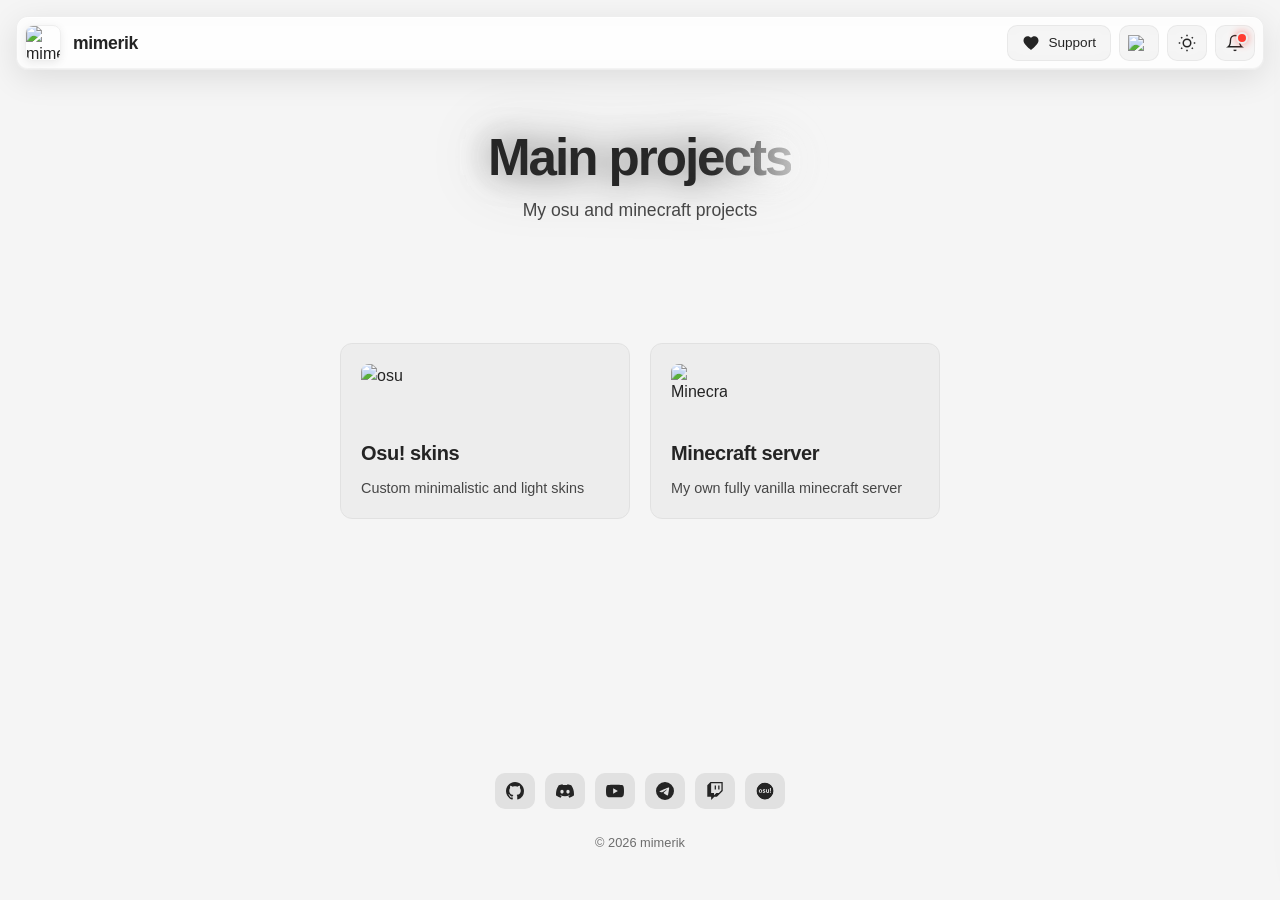
==== commit d222d0ed: "Add files via upload" ====
--- a/styles.css
+++ b/styles.css
@@ -1,6 +1,3 @@
-/* =========================================
-   ОПТИМИЗАЦИЯ ШРИФТОВ
-   ========================================= */
 @font-face {
     font-family: 'Inter';
     font-style: normal;
@@ -71,9 +68,6 @@
     contain-intrinsic-size: auto 300px;
 }
 
-/* =========================================
-   БАЗОВЫЕ ЭЛЕМЕНТЫ
-   ========================================= */
 .surface {
     background: var(--surface);
     border: 1px solid var(--border);
@@ -113,9 +107,6 @@
 a { color: inherit; }
 a, button { -webkit-tap-highlight-color: transparent; }
 
-/* =========================================
-   НАВБАР — ЖИДКОЕ СТЕКЛО
-   ========================================= */
 .navbar {
     position: fixed;
     inset: 16px 16px auto 16px;
@@ -125,66 +116,43 @@
     justify-content: space-between;
     z-index: 100;
     border-radius: var(--radius);
-
     background: rgba(20, 20, 20, 0.35);
     -webkit-backdrop-filter: blur(24px) saturate(180%) brightness(1.1);
     backdrop-filter: blur(24px) saturate(180%) brightness(1.1);
-
     border: 1px solid rgba(255, 255, 255, 0.08);
-    box-shadow:
-        0 8px 32px rgba(0, 0, 0, 0.35),
-        inset 0 1px 0 rgba(255, 255, 255, 0.12),
-        inset 0 -1px 0 rgba(0, 0, 0, 0.2);
-
+    box-shadow: 0 8px 32px rgba(0, 0, 0, 0.35), inset 0 1px 0 rgba(255, 255, 255, 0.12), inset 0 -1px 0 rgba(0, 0, 0, 0.2);
     transition: background var(--t), box-shadow var(--t), border-color var(--t);
 }
 
 .navbar.scrolled {
     background: rgba(20, 20, 20, 0.55);
-    box-shadow:
-        0 12px 40px rgba(0, 0, 0, 0.45),
-        inset 0 1px 0 rgba(255, 255, 255, 0.16),
-        inset 0 -1px 0 rgba(0, 0, 0, 0.25);
+    box-shadow: 0 12px 40px rgba(0, 0, 0, 0.45), inset 0 1px 0 rgba(255, 255, 255, 0.16), inset 0 -1px 0 rgba(0, 0, 0, 0.25);
 }
 
 [data-theme="light"] .navbar {
     background: rgba(255, 255, 255, 0.55);
     border: 1px solid rgba(0, 0, 0, 0.06);
-    box-shadow:
-        0 8px 32px rgba(0, 0, 0, 0.1),
-        inset 0 1px 0 rgba(255, 255, 255, 0.7),
-        inset 0 -1px 0 rgba(0, 0, 0, 0.04);
+    box-shadow: 0 8px 32px rgba(0, 0, 0, 0.1), inset 0 1px 0 rgba(255, 255, 255, 0.7), inset 0 -1px 0 rgba(0, 0, 0, 0.04);
 }
 
 [data-theme="light"] .navbar.scrolled {
     background: rgba(255, 255, 255, 0.72);
-    box-shadow:
-        0 12px 40px rgba(0, 0, 0, 0.14),
-        inset 0 1px 0 rgba(255, 255, 255, 0.85),
-        inset 0 -1px 0 rgba(0, 0, 0, 0.06);
+    box-shadow: 0 12px 40px rgba(0, 0, 0, 0.14), inset 0 1px 0 rgba(255, 255, 255, 0.85), inset 0 -1px 0 rgba(0, 0, 0, 0.06);
 }
 
 .logo { display: flex; align-items: center; gap: 12px; text-decoration: none; }
 .logo-img {
-    width: 36px;
-    height: 36px;
+    width: 36px; height: 36px;
     border-radius: 8px;
     border: 1px solid rgba(255, 255, 255, 0.1);
     box-shadow: 0 2px 8px rgba(0, 0, 0, 0.25);
     transition: border-color var(--t), box-shadow var(--t);
 }
-.logo:hover .logo-img {
-    border-color: rgba(255, 255, 255, 0.2);
-    box-shadow: 0 2px 12px rgba(0, 0, 0, 0.35);
-}
-[data-theme="light"] .logo-img {
-    border-color: rgba(0, 0, 0, 0.06);
-    box-shadow: 0 2px 8px rgba(0, 0, 0, 0.08);
-}
+.logo:hover .logo-img { border-color: rgba(255, 255, 255, 0.2); box-shadow: 0 2px 12px rgba(0, 0, 0, 0.35); }
+[data-theme="light"] .logo-img { border-color: rgba(0, 0, 0, 0.06); box-shadow: 0 2px 8px rgba(0, 0, 0, 0.08); }
 .logo span { font-size: 1.1rem; font-weight: 600; letter-spacing: -0.02em; }
 .nav-controls { display: flex; gap: 8px; align-items: center; }
 
-/* Кнопки навбара — стеклянные */
 .navbar .btn {
     background: rgba(255, 255, 255, 0.06);
     border: 1px solid rgba(255, 255, 255, 0.08);
@@ -192,38 +160,24 @@
     backdrop-filter: blur(8px);
     transition: background var(--t), border-color var(--t), transform var(--t);
 }
-.navbar .btn:hover {
-    background: rgba(255, 255, 255, 0.14);
-    border-color: rgba(255, 255, 255, 0.2);
-}
+.navbar .btn:hover { background: rgba(255, 255, 255, 0.14); border-color: rgba(255, 255, 255, 0.2); }
 .navbar .btn:active { transform: scale(0.97); }
-
-[data-theme="light"] .navbar .btn {
-    background: rgba(0, 0, 0, 0.04);
-    border: 1px solid rgba(0, 0, 0, 0.05);
-}
-[data-theme="light"] .navbar .btn:hover {
-    background: rgba(0, 0, 0, 0.08);
-    border-color: rgba(0, 0, 0, 0.1);
-}
+[data-theme="light"] .navbar .btn { background: rgba(0, 0, 0, 0.04); border: 1px solid rgba(0, 0, 0, 0.05); }
+[data-theme="light"] .navbar .btn:hover { background: rgba(0, 0, 0, 0.08); border-color: rgba(0, 0, 0, 0.1); }
 
 .notif-dot {
-    position: absolute;
-    top: 8px; right: 8px;
-    width: 8px; height: 8px;
+    position: absolute; top: 6px; right: 6px;
+    width: 12px; height: 12px;
     border-radius: 50%;
-    background: var(--text);
+    background: #ff3b30;
     border: 2px solid var(--surface);
-    opacity: 0;
-    transform: scale(0);
+    opacity: 0; transform: scale(0);
     transition: opacity var(--t), transform var(--t);
     pointer-events: none;
+    box-shadow: 0 0 8px rgba(255, 59, 48, 0.6);
 }
 .notif-dot.visible { opacity: 1; transform: scale(1); }
 
-/* =========================================
-   УВЕДОМЛЕНИЯ — ЖИДКОЕ СТЕКЛО
-   ========================================= */
 .notif-panel {
     position: fixed;
     inset: 16px -440px 16px auto;
@@ -232,26 +186,17 @@
     display: flex; flex-direction: column;
     overflow: hidden;
     transition: right 0.2s cubic-bezier(0.2, 0.8, 0.2, 1);
-
     background: rgba(20, 20, 20, 0.45);
     -webkit-backdrop-filter: blur(28px) saturate(170%) brightness(1.05);
     backdrop-filter: blur(28px) saturate(170%) brightness(1.05);
-
     border: 1px solid rgba(255, 255, 255, 0.08);
-    box-shadow:
-        -10px 0 40px rgba(0, 0, 0, 0.4),
-        inset 0 1px 0 rgba(255, 255, 255, 0.1),
-        inset 0 -1px 0 rgba(0, 0, 0, 0.2);
+    box-shadow: -10px 0 40px rgba(0, 0, 0, 0.4), inset 0 1px 0 rgba(255, 255, 255, 0.1), inset 0 -1px 0 rgba(0, 0, 0, 0.2);
 }
 .notif-panel.open { right: 16px; }
-
 [data-theme="light"] .notif-panel {
     background: rgba(255, 255, 255, 0.55);
     border: 1px solid rgba(0, 0, 0, 0.06);
-    box-shadow:
-        -10px 0 40px rgba(0, 0, 0, 0.12),
-        inset 0 1px 0 rgba(255, 255, 255, 0.7),
-        inset 0 -1px 0 rgba(0, 0, 0, 0.04);
+    box-shadow: -10px 0 40px rgba(0, 0, 0, 0.12), inset 0 1px 0 rgba(255, 255, 255, 0.7), inset 0 -1px 0 rgba(0, 0, 0, 0.04);
 }
 
 .notif-panel-header { display: flex; justify-content: space-between; align-items: center; padding: 16px 20px; border-bottom: 1px solid var(--border); }
@@ -263,261 +208,115 @@
 .notif-item .notif-title { font-size: 0.9rem; font-weight: 600; }
 .notif-item .notif-desc { font-size: 0.85rem; color: var(--text-2); white-space: pre-wrap; line-height: 1.4; margin-top: 2px; }
 
-/* Кнопки уведомлений — стеклянные */
-.notif-panel .btn {
-    background: rgba(255, 255, 255, 0.06);
-    border: 1px solid rgba(255, 255, 255, 0.08);
-    -webkit-backdrop-filter: blur(8px);
-    backdrop-filter: blur(8px);
-}
-.notif-panel .btn:hover {
-    background: rgba(255, 255, 255, 0.14);
-    border-color: rgba(255, 255, 255, 0.2);
-}
-[data-theme="light"] .notif-panel .btn {
-    background: rgba(0, 0, 0, 0.04);
-    border: 1px solid rgba(0, 0, 0, 0.05);
-}
-[data-theme="light"] .notif-panel .btn:hover {
-    background: rgba(0, 0, 0, 0.08);
-    border-color: rgba(0, 0, 0, 0.1);
-}
-
-/* =========================================
-   ГЛАВНАЯ И ГЕРОЙ
-   ========================================= */
+.notif-panel .btn { background: rgba(255, 255, 255, 0.06); border: 1px solid rgba(255, 255, 255, 0.08); -webkit-backdrop-filter: blur(8px); backdrop-filter: blur(8px); }
+.notif-panel .btn:hover { background: rgba(255, 255, 255, 0.14); border-color: rgba(255, 255, 255, 0.2); }
+[data-theme="light"] .notif-panel .btn { background: rgba(0, 0, 0, 0.04); border: 1px solid rgba(0, 0, 0, 0.05); }
+[data-theme="light"] .notif-panel .btn:hover { background: rgba(0, 0, 0, 0.08); border-color: rgba(0, 0, 0, 0.1); }
+
 main { flex: 1; padding: 120px 0 0; max-width: 1100px; margin: 0 auto; width: 100%; }
 .hero { text-align: center; margin: 0; position: relative; }
 
-/* Базовый перелив + свечение */
 .gradient-title {
     position: relative;
     display: inline-block;
     font-size: clamp(2.2rem, 4.5vw, 3.2rem);
     font-weight: 700;
     letter-spacing: -0.04em;
-
-    background: linear-gradient(
-        90deg,
-        var(--text) 0%,
-        var(--text) 30%,
-        #ffffff 45%,
-        #f8f8f8 50%,
-        #ffffff 55%,
-        var(--text) 70%,
-        var(--text) 100%
-    );
+    background: linear-gradient(90deg, var(--text) 0%, var(--text) 30%, #ffffff 45%, #f8f8f8 50%, #ffffff 55%, var(--text) 70%, var(--text) 100%);
     background-size: 250% auto;
     background-position: 0% 50%;
-    -webkit-background-clip: text;
-    background-clip: text;
-    -webkit-text-fill-color: transparent;
-    color: transparent;
-
-    filter: drop-shadow(0 0 6px rgba(255, 255, 255, 0.15))
-            drop-shadow(0 0 14px rgba(255, 255, 255, 0.06));
-
-    opacity: 0;
-    transform: translateY(8px);
-    animation:
-        fadeInUp 0.3s cubic-bezier(0.2, 0.8, 0.2, 1) forwards,
-        titleShine 4.5s ease-in-out infinite;
+    -webkit-background-clip: text; background-clip: text;
+    -webkit-text-fill-color: transparent; color: transparent;
+    filter: drop-shadow(0 0 6px rgba(255, 255, 255, 0.15)) drop-shadow(0 0 14px rgba(255, 255, 255, 0.06));
+    opacity: 0; transform: translateY(8px);
+    animation: fadeInUp 0.3s cubic-bezier(0.2, 0.8, 0.2, 1) forwards, titleShine 4.5s ease-in-out infinite;
     will-change: transform, opacity, background-position, filter;
 }
 
-.gradient-title::before {
+.gradient-title::before, .gradient-title::after {
     content: attr(data-text);
-    position: absolute;
-    inset: 0;
-    z-index: -1;
+    position: absolute; inset: 0;
     pointer-events: none;
-    background: inherit;
-    background-size: inherit;
-    background-position: inherit;
-    -webkit-background-clip: text;
-    background-clip: text;
-    -webkit-text-fill-color: transparent;
-    color: transparent;
-    filter: blur(16px) brightness(1.6);
-    opacity: 0.55;
+    background: inherit; background-size: inherit; background-position: inherit;
+    -webkit-background-clip: text; background-clip: text;
+    -webkit-text-fill-color: transparent; color: transparent;
     animation: titleShine 4.5s ease-in-out infinite;
     will-change: background-position, opacity;
 }
-
-.gradient-title::after {
-    content: attr(data-text);
-    position: absolute;
-    inset: 0;
-    z-index: -2;
-    pointer-events: none;
-    background: inherit;
-    background-size: inherit;
-    background-position: inherit;
-    -webkit-background-clip: text;
-    background-clip: text;
-    -webkit-text-fill-color: transparent;
-    color: transparent;
-    filter: blur(32px) brightness(1.4);
-    opacity: 0.35;
-    animation: titleShine 4.5s ease-in-out infinite;
-    will-change: background-position, opacity;
-}
-
-@keyframes fadeInUp {
-    to { opacity: 1; transform: translateY(0); }
-}
-
-@keyframes titleShine {
-    0%   { background-position: 0% 50%; }
-    15%  { background-position: 30% 50%; }
-    50%  { background-position: 100% 50%; }
-    85%  { background-position: 170% 50%; }
-    100% { background-position: 200% 50%; }
-}
-
-/* Страница: index */
+.gradient-title::before { z-index: -1; filter: blur(16px) brightness(1.6); opacity: 0.55; }
+.gradient-title::after  { z-index: -2; filter: blur(32px) brightness(1.4); opacity: 0.35; }
+
+@keyframes fadeInUp { to { opacity: 1; transform: translateY(0); } }
+@keyframes titleShine { 0% { background-position: 0% 50%; } 15% { background-position: 30% 50%; } 50% { background-position: 100% 50%; } 85% { background-position: 170% 50%; } 100% { background-position: 200% 50%; } }
+
 [data-page="index"] .gradient-title {
-    background: linear-gradient(90deg,
-        var(--text) 0%, var(--text) 25%,
-        #ffffff 45%, #e8e8ea 50%, #ffffff 55%,
-        var(--text) 75%, var(--text) 100%);
+    background: linear-gradient(90deg, var(--text) 0%, var(--text) 25%, #ffffff 45%, #e8e8ea 50%, #ffffff 55%, var(--text) 75%, var(--text) 100%);
     background-size: 280% auto;
-    filter: drop-shadow(0 0 8px rgba(255, 255, 255, 0.18))
-            drop-shadow(0 0 18px rgba(255, 255, 255, 0.08));
-    animation:
-        fadeInUp 0.3s cubic-bezier(0.2, 0.8, 0.2, 1) forwards,
-        titleShine 5s ease-in-out infinite;
+    filter: drop-shadow(0 0 8px rgba(255, 255, 255, 0.18)) drop-shadow(0 0 18px rgba(255, 255, 255, 0.08));
+    animation: fadeInUp 0.3s cubic-bezier(0.2, 0.8, 0.2, 1) forwards, titleShine 5s ease-in-out infinite;
 }
 [data-page="index"] .gradient-title::before { filter: blur(20px) brightness(1.7); opacity: 0.6; }
 [data-page="index"] .gradient-title::after  { filter: blur(40px) brightness(1.5); opacity: 0.4; }
-
-[data-theme="light"][data-page="index"] .gradient-title {
-    background: linear-gradient(90deg,
-        var(--text) 0%, var(--text) 25%,
-        #000000 45%, #111111 50%, #000000 55%,
-        var(--text) 75%, var(--text) 100%);
-    background-size: 280% auto;
-    filter: drop-shadow(0 0 8px rgba(0, 0, 0, 0.12))
-            drop-shadow(0 0 18px rgba(0, 0, 0, 0.06));
-}
+[data-theme="light"][data-page="index"] .gradient-title { background: linear-gradient(90deg, var(--text) 0%, var(--text) 25%, #000000 45%, #111111 50%, #000000 55%, var(--text) 75%, var(--text) 100%); }
 [data-theme="light"][data-page="index"] .gradient-title::before { filter: blur(20px) brightness(0.7); }
 [data-theme="light"][data-page="index"] .gradient-title::after  { filter: blur(40px) brightness(0.6); }
 
-/* Страница: skins */
 [data-page="skins"] .gradient-title {
-    background: linear-gradient(90deg,
-        var(--text) 0%, var(--text) 28%,
-        #ffffff 46%, #d8e3f0 50%, #ffffff 54%,
-        var(--text) 72%, var(--text) 100%);
+    background: linear-gradient(90deg, var(--text) 0%, var(--text) 28%, #ffffff 46%, #d8e3f0 50%, #ffffff 54%, var(--text) 72%, var(--text) 100%);
     background-size: 260% auto;
-    filter: drop-shadow(0 0 8px rgba(180, 210, 255, 0.25))
-            drop-shadow(0 0 20px rgba(140, 180, 255, 0.12));
-    animation:
-        fadeInUp 0.3s cubic-bezier(0.2, 0.8, 0.2, 1) forwards,
-        titleShine 4s ease-in-out infinite;
+    filter: drop-shadow(0 0 8px rgba(180, 210, 255, 0.25)) drop-shadow(0 0 20px rgba(140, 180, 255, 0.12));
+    animation: fadeInUp 0.3s cubic-bezier(0.2, 0.8, 0.2, 1) forwards, titleShine 4s ease-in-out infinite;
 }
 [data-page="skins"] .gradient-title::before { filter: blur(18px) brightness(1.8); opacity: 0.6; }
 [data-page="skins"] .gradient-title::after  { filter: blur(36px) brightness(1.6); opacity: 0.4; }
-
-[data-theme="light"][data-page="skins"] .gradient-title {
-    background: linear-gradient(90deg,
-        var(--text) 0%, var(--text) 28%,
-        #000000 46%, #223a5e 50%, #000000 54%,
-        var(--text) 72%, var(--text) 100%);
-    background-size: 260% auto;
-    filter: drop-shadow(0 0 8px rgba(40, 80, 140, 0.18))
-            drop-shadow(0 0 20px rgba(40, 80, 140, 0.08));
-}
+[data-theme="light"][data-page="skins"] .gradient-title { background: linear-gradient(90deg, var(--text) 0%, var(--text) 28%, #000000 46%, #223a5e 50%, #000000 54%, var(--text) 72%, var(--text) 100%); }
 [data-theme="light"][data-page="skins"] .gradient-title::before { filter: blur(18px) brightness(0.7); }
 [data-theme="light"][data-page="skins"] .gradient-title::after  { filter: blur(36px) brightness(0.6); }
 
-/* Страница: mc */
 [data-page="mc"] .gradient-title {
-    background: linear-gradient(90deg,
-        var(--text) 0%, var(--text) 28%,
-        #ffffff 46%, #cdeacd 50%, #ffffff 54%,
-        var(--text) 72%, var(--text) 100%);
+    background: linear-gradient(90deg, var(--text) 0%, var(--text) 28%, #ffffff 46%, #cdeacd 50%, #ffffff 54%, var(--text) 72%, var(--text) 100%);
     background-size: 260% auto;
-    filter: drop-shadow(0 0 8px rgba(160, 230, 160, 0.25))
-            drop-shadow(0 0 20px rgba(120, 200, 120, 0.12));
-    animation:
-        fadeInUp 0.3s cubic-bezier(0.2, 0.8, 0.2, 1) forwards,
-        titleShine 4.2s ease-in-out infinite;
+    filter: drop-shadow(0 0 8px rgba(160, 230, 160, 0.25)) drop-shadow(0 0 20px rgba(120, 200, 120, 0.12));
+    animation: fadeInUp 0.3s cubic-bezier(0.2, 0.8, 0.2, 1) forwards, titleShine 4.2s ease-in-out infinite;
 }
 [data-page="mc"] .gradient-title::before { filter: blur(18px) brightness(1.7); opacity: 0.6; }
 [data-page="mc"] .gradient-title::after  { filter: blur(36px) brightness(1.5); opacity: 0.4; }
-
-[data-theme="light"][data-page="mc"] .gradient-title {
-    background: linear-gradient(90deg,
-        var(--text) 0%, var(--text) 28%,
-        #000000 46%, #1a3a1a 50%, #000000 54%,
-        var(--text) 72%, var(--text) 100%);
-    background-size: 260% auto;
-    filter: drop-shadow(0 0 8px rgba(30, 90, 30, 0.18))
-            drop-shadow(0 0 20px rgba(30, 90, 30, 0.08));
-}
+[data-theme="light"][data-page="mc"] .gradient-title { background: linear-gradient(90deg, var(--text) 0%, var(--text) 28%, #000000 46%, #1a3a1a 50%, #000000 54%, var(--text) 72%, var(--text) 100%); }
 [data-theme="light"][data-page="mc"] .gradient-title::before { filter: blur(18px) brightness(0.7); }
 [data-theme="light"][data-page="mc"] .gradient-title::after  { filter: blur(36px) brightness(0.6); }
 
 .hero p {
-    color: var(--text-2);
-    font-size: 1.1rem;
-    max-width: 500px;
-    margin: 0 auto;
-    padding: 0 0 120px;
-    line-height: 1.5;
+    color: var(--text-2); font-size: 1.1rem; max-width: 500px; margin: 0 auto; padding: 0 0 120px; line-height: 1.5;
     opacity: 0; transform: translateY(8px);
     animation: fadeInUp 0.3s cubic-bezier(0.2, 0.8, 0.2, 1) 0.1s forwards;
     will-change: transform, opacity;
 }
 
-/* =========================================
-   КАРТОЧКИ И СЕТКИ (3D TILT + ОПТИМИЗАЦИЯ)
-   ========================================= */
-.cards {
-    display: grid;
-    grid-template-columns: repeat(auto-fit, minmax(280px, 1fr));
-    gap: 20px;
-}
-
-.cards-half {
-    display: grid;
-    grid-template-columns: repeat(auto-fit, minmax(200px, 1fr));
-    gap: 20px;
-    max-width: 600px;
-    margin: 0 auto;
-}
-
+.cards { display: grid; grid-template-columns: repeat(auto-fit, minmax(280px, 1fr)); gap: 20px; }
+.cards-half { display: grid; grid-template-columns: repeat(auto-fit, minmax(200px, 1fr)); gap: 20px; max-width: 600px; margin: 0 auto; }
+
+/* Карточки с анимацией появления */
 .card, .skin-card {
-    text-decoration: none;
-    display: block;
-    border-radius: var(--radius);
-    cursor: pointer;
-    transition: transform 0.15s ease-out;
-    will-change: transform;
-    transform-style: preserve-3d;
-    backface-visibility: hidden;
-    -webkit-backface-visibility: hidden;
+    text-decoration: none; display: block; border-radius: var(--radius); cursor: pointer;
+    will-change: transform; transform-style: preserve-3d;
+    backface-visibility: hidden; -webkit-backface-visibility: hidden;
     contain: layout style paint;
-}
-
+    animation: fadeInScale 0.4s cubic-bezier(0.16, 1, 0.3, 1) forwards;
+    opacity: 0;
+    transform: scale(0.95) translateY(10px);
+}
 .card { contain: none; }
-
-@supports (content-visibility: auto) {
-    .skin-card {
-        content-visibility: auto;
-        contain-intrinsic-size: auto 300px;
+@supports (content-visibility: auto) { .skin-card { content-visibility: auto; contain-intrinsic-size: auto 300px; } }
+
+@keyframes fadeInScale {
+    to {
+        opacity: 1;
+        transform: scale(1) translateY(0);
     }
 }
 
-.card-glass, .skin-glass {
-    padding: 24px;
-    display: flex; flex-direction: column; align-items: flex-start; gap: 10px;
-    height: 100%; overflow: hidden;
-    transition: border-color var(--t);
-}
+.card-glass, .skin-glass { padding: 24px; display: flex; flex-direction: column; align-items: flex-start; gap: 10px; height: 100%; overflow: hidden; transition: border-color var(--t); }
 .card:hover .card-glass, .skin-card:hover .skin-glass { border-color: var(--border-h); }
-
 .card-half .card-glass { padding: 20px; gap: 10px; }
 .card-half h2 { font-size: 1.1rem; }
 .card-half p { font-size: 0.85rem; }
@@ -526,73 +325,26 @@
 .card h2 { font-size: 1.25rem; font-weight: 600; letter-spacing: -0.02em; }
 .card p  { color: var(--text-2); font-size: 0.9rem; line-height: 1.4; }
 
-/* =========================================
-   MINECRAFT ПАНЕЛЬ
-   ========================================= */
 .mc-panel { max-width: 500px; margin: 0 auto; gap: 20px; padding: 32px; }
 .mc-panel h2 { font-size: 1.25rem; font-weight: 600; }
 .mc-ip-row { display: flex; gap: 10px; width: 100%; }
-.mc-ip-row input {
-    flex: 1; min-width: 0;
-    padding: 0 16px;
-    height: 40px;
-    color: var(--text);
-    background: var(--bg);
-    border: 1px solid var(--border);
-    border-radius: 8px;
-    font: inherit;
-    font-size: 0.9rem;
-    outline: none;
-    transition: border-color var(--t);
-}
+.mc-ip-row input { flex: 1; min-width: 0; padding: 0 16px; height: 40px; color: var(--text); background: var(--bg); border: 1px solid var(--border); border-radius: 8px; font: inherit; font-size: 0.9rem; outline: none; transition: border-color var(--t); }
 .mc-ip-row input:focus { border-color: var(--border-h); }
 
-/* =========================================
-   СКИНЫ
-   ========================================= */
-.skins-container {
-    max-width: 1100px;
-    margin: 0 auto;
-    width: 100%;
-    padding: 0 24px;
-    min-height: 600px;
-}
-.skins-grid {
-    display: grid;
-    grid-template-columns: repeat(3, 1fr);
-    gap: 24px;
-    align-items: start;
-    align-content: start;
-}
+.skins-container { max-width: 1100px; margin: 0 auto; width: 100%; padding: 0 24px; min-height: 600px; }
+.skins-grid { display: grid; grid-template-columns: repeat(3, 1fr); gap: 24px; align-items: start; align-content: start; }
 .skin-glass { padding: 0; }
 
-.skin-preview {
-    aspect-ratio: 16/9;
-    overflow: hidden;
-    background: var(--bg);
-    border-radius: var(--radius) var(--radius) 0 0;
-    position: relative;
-}
+.skin-preview { aspect-ratio: 16/9; overflow: hidden; background: var(--bg); border-radius: var(--radius) var(--radius) 0 0; position: relative; }
 .skin-preview-img { width: 100%; height: 100%; object-fit: cover; scale: 116%; }
-
 .skin-preview-contain { display: flex; align-items: center; justify-content: center; }
-.skin-cursor-img {
-    position: absolute;
-    z-index: 1;
-    width: auto; height: auto;
-    max-width: 100%; max-height: 100%;
-    object-fit: contain;
-    pointer-events: none;
-    image-rendering: pixelated;
-}
+.skin-cursor-img { position: absolute; z-index: 1; width: auto; height: auto; max-width: 100%; max-height: 100%; object-fit: contain; pointer-events: none; image-rendering: pixelated; }
 
 .skin-overlay { position: absolute; inset: 0; background: transparent; pointer-events: none; z-index: 2; }
 .skin-badge {
-    position: absolute; top: 12px; right: 12px;
-    padding: 4px 8px; font-size: 0.7rem; font-weight: 600;
-    border-radius: 8px; z-index: 3;
-    background: var(--surface);
-    border: 1px solid var(--border);
+    position: absolute; top: 12px; right: 12px; padding: 4px 8px; font-size: 0.7rem; font-weight: 600;
+    border-radius: 8px; z-index: 3; background: var(--surface); border: 1px solid var(--border);
+    white-space: nowrap; overflow: hidden; text-overflow: ellipsis; max-width: calc(100% - 24px);
 }
 
 .skin-info { padding: 16px 20px; display: flex; flex-direction: column; gap: 4px; }
@@ -603,192 +355,133 @@
 .socials { display: flex; gap: 10px; }
 .copy { font-size: 0.8rem; color: var(--text-3); }
 
-/* =========================================
-   МОДАЛКА — ЖИДКОЕ СТЕКЛО (ТЁМНОЕ)
-   ========================================= */
 .skin-modal {
-    position: fixed;
-    top: 0;
-    left: 0;
-    right: 0;
-    bottom: 0;
-    z-index: 1000;
-    display: flex;
-    align-items: center;
-    justify-content: center;
-    padding: 24px;
-    opacity: 0;
-    pointer-events: none;
-    visibility: hidden;
+    position: fixed; top: 0; left: 0; right: 0; bottom: 0; z-index: 1000;
+    display: flex; align-items: center; justify-content: center; padding: 24px;
+    opacity: 0; pointer-events: none; visibility: hidden;
     transition: opacity 0.2s ease, visibility 0.2s ease;
     background: rgba(0, 0, 0, 0);
-    -webkit-backdrop-filter: blur(0px);
-    backdrop-filter: blur(0px);
-}
-
+    -webkit-backdrop-filter: blur(0px); backdrop-filter: blur(0px);
+}
 .skin-modal.open {
-    opacity: 1;
-    pointer-events: auto;
-    visibility: visible;
+    opacity: 1; pointer-events: auto; visibility: visible;
     background: rgba(0, 0, 0, 0.6);
-    -webkit-backdrop-filter: blur(16px) saturate(120%);
-    backdrop-filter: blur(16px) saturate(120%);
-}
-
+    -webkit-backdrop-filter: blur(16px) saturate(120%); backdrop-filter: blur(16px) saturate(120%);
+}
 .modal-backdrop { position: absolute; inset: 0; cursor: pointer; }
 
 .modal-panel {
-    position: relative;
-    width: 100%;
-    max-width: 780px;
-    max-height: 90vh;
-    margin: 0;
-    transform: translateY(10px) scale(0.99);
-    opacity: 0;
+    position: relative; width: 100%; max-width: 780px; max-height: 90vh; margin: 0;
+    transform: translateY(10px) scale(0.99); opacity: 0;
     transition: transform 0.2s cubic-bezier(0.2, 0.8, 0.2, 1), opacity 0.2s ease;
-    display: flex;
-    flex-direction: column;
-    overflow: hidden;
-    border-radius: var(--radius);
-    will-change: transform, opacity;
-    min-height: 0;
-
+    display: flex; flex-direction: column; overflow: hidden;
+    border-radius: var(--radius); will-change: transform, opacity; min-height: 0;
     background: rgba(14, 14, 14, 0.75);
-    -webkit-backdrop-filter: blur(32px) saturate(160%) brightness(0.9);
-    backdrop-filter: blur(32px) saturate(160%) brightness(0.9);
-
+    -webkit-backdrop-filter: blur(32px) saturate(160%) brightness(0.9); backdrop-filter: blur(32px) saturate(160%) brightness(0.9);
     border: 1px solid rgba(255, 255, 255, 0.08);
-    box-shadow:
-        0 24px 60px rgba(0, 0, 0, 0.6),
-        inset 0 1px 0 rgba(255, 255, 255, 0.08),
-        inset 0 -1px 0 rgba(0, 0, 0, 0.3);
-}
-
-.skin-modal.open .modal-panel {
-    transform: translateY(0) scale(1);
-    opacity: 1;
-}
-
-[data-theme="light"] .skin-modal.open {
-    background: rgba(0, 0, 0, 0.35);
-    -webkit-backdrop-filter: blur(16px) saturate(120%);
-    backdrop-filter: blur(16px) saturate(120%);
-}
-
+    box-shadow: 0 24px 60px rgba(0, 0, 0, 0.6), inset 0 1px 0 rgba(255, 255, 255, 0.08), inset 0 -1px 0 rgba(0, 0, 0, 0.3);
+}
+.skin-modal.open .modal-panel { transform: translateY(0) scale(1); opacity: 1; }
+[data-theme="light"] .skin-modal.open { background: rgba(0, 0, 0, 0.35); -webkit-backdrop-filter: blur(16px) saturate(120%); backdrop-filter: blur(16px) saturate(120%); }
 [data-theme="light"] .modal-panel {
     background: rgba(240, 240, 242, 0.85);
-    -webkit-backdrop-filter: blur(32px) saturate(140%);
-    backdrop-filter: blur(32px) saturate(140%);
+    -webkit-backdrop-filter: blur(32px) saturate(140%); backdrop-filter: blur(32px) saturate(140%);
     border: 1px solid rgba(0, 0, 0, 0.06);
-    box-shadow:
-        0 24px 60px rgba(0, 0, 0, 0.25),
-        inset 0 1px 0 rgba(255, 255, 255, 0.8),
-        inset 0 -1px 0 rgba(0, 0, 0, 0.04);
+    box-shadow: 0 24px 60px rgba(0, 0, 0, 0.25), inset 0 1px 0 rgba(255, 255, 255, 0.8), inset 0 -1px 0 rgba(0, 0, 0, 0.04);
 }
 
 .modal-content { padding: 24px; display: flex; flex-direction: column; gap: 20px; overflow: hidden; }
 .modal-gallery { display: flex; flex-direction: column; gap: 12px; min-height: 0; }
-.modal-main-wrapper { position: relative; overflow: hidden; border-radius: 8px; background: var(--bg); }
-
-.modal-main-shot {
-    aspect-ratio: 16/9;
-    overflow: hidden;
-    display: flex; align-items: center; justify-content: center;
-}
-.modal-track { display: flex; height: 100%; width: 100%; transition: transform 0.2s ease; }
+.modal-main-wrapper { position: relative; overflow: hidden; border-radius: 8px; background: var(--bg); cursor: grab; user-select: none; }
+.modal-main-wrapper:active { cursor: grabbing; }
+
+.modal-main-shot { aspect-ratio: 16/9; overflow: hidden; display: flex; align-items: center; justify-content: center; }
+.modal-track { display: flex; height: 100%; width: 100%; transition: transform 0.25s ease; }
 .modal-main-img { width: 100%; height: 100%; flex: 0 0 100%; object-fit: cover; pointer-events: none; position: relative; }
-
-.modal-cursor-img {
-    position: absolute; z-index: 1;
-    width: auto; height: auto; max-width: 100%; max-height: 100%;
-    object-fit: contain; pointer-events: none; image-rendering: pixelated;
-    top: 50%; left: 50%; transform: translate(-50%, -50%);
-}
-
-/* Кнопки модалки — стеклянные */
+.modal-cursor-img { position: absolute; z-index: 1; width: auto; height: auto; max-width: 100%; max-height: 100%; object-fit: contain; pointer-events: none; image-rendering: pixelated; top: 50%; left: 50%; transform: translate(-50%, -50%); }
+
 .modal-nav {
-    position: absolute; top: 50%; transform: translateY(-50%);
-    width: 36px; height: 36px;
-    border-radius: 50%;
-    border: 1px solid rgba(255, 255, 255, 0.1);
-    background: rgba(255, 255, 255, 0.06);
-    -webkit-backdrop-filter: blur(12px);
-    backdrop-filter: blur(12px);
-    color: var(--text);
-    cursor: pointer;
-    display: flex; align-items: center; justify-content: center;
-    opacity: 0;
-    transition: opacity var(--t), background var(--t);
-    z-index: 5;
+    position: absolute; top: 50%; transform: translateY(-50%); width: 36px; height: 36px;
+    border-radius: 50%; border: 1px solid rgba(255, 255, 255, 0.1);
+    background: rgba(255, 255, 255, 0.06); -webkit-backdrop-filter: blur(12px); backdrop-filter: blur(12px);
+    color: var(--text); cursor: pointer; display: flex; align-items: center; justify-content: center;
+    opacity: 0; transition: opacity var(--t), background var(--t); z-index: 5;
 }
 .skin-modal.open .modal-nav { opacity: 1; }
 .modal-nav:hover  { background: rgba(255, 255, 255, 0.15); border-color: rgba(255, 255, 255, 0.2); }
 .modal-nav-prev { left: 12px; }
 .modal-nav-next { right: 12px; }
-
-[data-theme="light"] .modal-nav {
-    background: rgba(0, 0, 0, 0.04);
-    border: 1px solid rgba(0, 0, 0, 0.06);
-}
-[data-theme="light"] .modal-nav:hover {
-    background: rgba(0, 0, 0, 0.08);
-    border-color: rgba(0, 0, 0, 0.1);
-}
-
-.modal-thumbs-group-wrapper {
-    overflow: hidden;
-    padding: 4px 4px 0 4px;
-    margin: 0 -4px;
-}
-.modal-thumbs-group {
-    display: flex;
-    gap: 10px;
-    transition: transform var(--t);
-    will-change: transform;
-}
-.modal-thumb-item {
-    flex: 0 0 calc((100% - 50px) / 6);
-    display: flex;
-    flex-direction: column;
-    align-items: center;
-    gap: 6px;
-    cursor: pointer;
-}
-.modal-thumb {
-    width: 100%;
-    aspect-ratio: 16/9;
-    border-radius: 6px;
-    border: 1px solid var(--border);
-    overflow: hidden;
-    position: relative;
-    background: var(--bg);
-    display: flex;
-    align-items: center;
-    justify-content: center;
-    transition: border-color var(--t);
-}
+[data-theme="light"] .modal-nav { background: rgba(0, 0, 0, 0.04); border: 1px solid rgba(0, 0, 0, 0.06); }
+[data-theme="light"] .modal-nav:hover { background: rgba(0, 0, 0, 0.08); border-color: rgba(0, 0, 0, 0.1); }
+
+.modal-thumbs-group-wrapper { overflow: hidden; padding: 4px 4px 0 4px; margin: 0 -4px; touch-action: pan-y; }
+.modal-thumbs-group { display: flex; gap: 10px; transition: transform 0.5s cubic-bezier(0.16, 1, 0.3, 1); will-change: transform; }
+.modal-thumb-item { flex: 0 0 calc((100% - 50px) / 6); display: flex; flex-direction: column; align-items: center; gap: 6px; cursor: pointer; }
+.modal-thumb { width: 100%; aspect-ratio: 16/9; border-radius: 6px; border: 1px solid var(--border); overflow: hidden; position: relative; background: var(--bg); display: flex; align-items: center; justify-content: center; transition: border-color var(--t); }
 .modal-thumb-img { width: 100%; height: 100%; object-fit: cover; }
-.modal-thumb-cursor {
-    position: absolute; z-index: 1;
-    width: auto; height: auto; max-width: 100%; max-height: 100%;
-    object-fit: contain; image-rendering: pixelated;
-}
+.modal-thumb-cursor { position: absolute; z-index: 1; width: auto; height: auto; max-width: 100%; max-height: 100%; object-fit: contain; image-rendering: pixelated; }
 .modal-thumb-item:hover .modal-thumb { border-color: var(--border-h); }
 .modal-thumb-item.active .modal-thumb { border-color: var(--border-h); }
-
-.modal-thumb-label {
-    font-size: 0.75rem; color: var(--text-3); font-weight: 500;
-    text-align: center; width: 100%; white-space: nowrap; overflow: hidden; text-overflow: ellipsis;
-    transition: color var(--t);
-}
-.modal-thumb-item.active .modal-thumb-label,
-.modal-thumb-item:hover .modal-thumb-label { color: var(--text); }
+.modal-thumb-label { font-size: 0.75rem; color: var(--text-3); font-weight: 500; text-align: center; width: 100%; white-space: nowrap; overflow: hidden; text-overflow: ellipsis; transition: color var(--t); }
+.modal-thumb-item.active .modal-thumb-label, .modal-thumb-item:hover .modal-thumb-label { color: var(--text); }
 
 .modal-details { display: flex; flex-direction: column; gap: 12px; }
 .modal-header { display: flex; align-items: center; justify-content: space-between; gap: 12px; width: 100%; }
 .modal-header-left { display: flex; align-items: center; gap: 12px; min-width: 0; }
 .modal-header h2 { font-size: 1.4rem; font-weight: 700; margin: 0; letter-spacing: -0.02em; white-space: nowrap; overflow: hidden; text-overflow: ellipsis; }
-.modal-version { padding: 4px 8px; font-size: 0.85rem; font-weight: 600; color: var(--text-2); background: var(--btn-bg); border-radius: 8px; flex-shrink: 0; }
+
+.modal-version, .modal-download, .dropdown .trigger, .custom-select-trigger {
+    display: inline-flex;
+    align-items: center;
+    justify-content: flex-start;
+    white-space: nowrap;
+    overflow: hidden;
+    box-sizing: border-box;
+    width: max-content;
+}
+
+.modal-version {
+    padding: 4px 8px;
+    font-size: 0.85rem; font-weight: 600; color: var(--text-2); 
+    background: var(--btn-bg); border-radius: 8px; flex-shrink: 0; 
+}
+
+.modal-download {
+    gap: 6px; height: 36px; padding: 0 14px; font-size: 0.85rem; font-weight: 500; color: var(--text);
+    border-radius: 10px; text-decoration: none; cursor: pointer;
+    background: rgba(255, 255, 255, 0.08); border: 1px solid rgba(255, 255, 255, 0.1);
+    -webkit-backdrop-filter: blur(12px); backdrop-filter: blur(12px);
+}
+.modal-download:hover { background: rgba(255, 255, 255, 0.16); border-color: rgba(255, 255, 255, 0.2); }
+.modal-download:active { transform: scale(0.97); }
+.modal-download svg { width: 16px; height: 16px; flex-shrink: 0; }
+[data-theme="light"] .modal-download { background: rgba(0, 0, 0, 0.04); border: 1px solid rgba(0, 0, 0, 0.06); }
+[data-theme="light"] .modal-download:hover { background: rgba(0, 0, 0, 0.08); border-color: rgba(0, 0, 0, 0.1); }
+
+.dropdown .trigger {
+    gap: 8px; height: 36px; padding: 0 14px; border-radius: 10px; font-size: 0.85rem;
+}
+.dropdown .trigger .arrow { width: 12px; height: 12px; transition: transform var(--t); flex-shrink: 0; }
+.dropdown.open .trigger .arrow { transform: rotate(180deg); }
+
+.custom-select-trigger {
+    gap: 8px; padding: 0;
+}
+
+.version-roller { 
+    display: inline-flex; 
+    align-items: center; 
+    overflow: hidden; 
+    line-height: 1.2; 
+    padding: 0;
+    margin: 0;
+}
+
+.version-roller-letter { 
+    display: inline-block; 
+    will-change: transform, opacity; 
+}
+
 .modal-desc { color: var(--text-3); line-height: 1.4; font-size: 0.95rem; }
 .modal-divider { height: 1px; background: var(--border); margin: 6px 0; }
 
@@ -796,90 +489,31 @@
 .version-label { font-size: 0.85rem; font-weight: 500; color: var(--text-2); }
 .modal-version-select-hidden { display: none !important; }
 
-.modal-download {
-    display: inline-flex;
-    align-items: center;
-    justify-content: center;
-    gap: 6px;
-    height: 36px;
-    padding: 0 14px;
-    font-size: 0.85rem;
-    font-weight: 500;
-    color: var(--text);
-    border-radius: 10px;
-    text-decoration: none;
-    cursor: pointer;
-    background: rgba(255, 255, 255, 0.08);
-    border: 1px solid rgba(255, 255, 255, 0.1);
-    -webkit-backdrop-filter: blur(12px);
-    backdrop-filter: blur(12px);
-    transition: background var(--t), border-color var(--t), transform var(--t);
-}
-.modal-download:hover { background: rgba(255, 255, 255, 0.16); border-color: rgba(255, 255, 255, 0.2); }
-.modal-download:active { transform: scale(0.97); }
-.modal-download svg { width: 16px; height: 16px; }
-
-[data-theme="light"] .modal-download {
-    background: rgba(0, 0, 0, 0.04);
-    border: 1px solid rgba(0, 0, 0, 0.06);
-}
-[data-theme="light"] .modal-download:hover {
-    background: rgba(0, 0, 0, 0.08);
-    border-color: rgba(0, 0, 0, 0.1);
-}
-
-/* =========================================
-   ДРОПДАУНЫ
-   ========================================= */
-.skins-header {
-    display: flex;
-    justify-content: space-between;
-    align-items: flex-start;
-    margin-bottom: 24px;
-    gap: 16px;
-    flex-wrap: wrap;
-    position: relative;
-    z-index: 100;
-}
+.skins-header { display: flex; justify-content: space-between; align-items: flex-start; margin-bottom: 24px; gap: 16px; flex-wrap: wrap; position: relative; z-index: 100; }
 .skins-header h2 { font-size: 1rem; color: var(--text-2); font-weight: 500; }
 
-.dropdown { position: relative; }
-.dropdown .trigger { padding: 0 14px; height: 36px; border-radius: 10px; font-size: 0.85rem; }
-.dropdown .trigger .arrow { width: 12px; height: 12px; transition: transform var(--t); }
-.dropdown.open .trigger .arrow { transform: rotate(180deg); }
-
+.dropdown { position: relative; overflow: visible; }
 .dropdown .menu {
-    position: absolute;
-    bottom: calc(100% + 6px);
-    left: 0; right: 0;
-    padding: 4px;
-    min-width: 150px;
-    opacity: 0; visibility: hidden; transform: translateY(4px);
-    transition: opacity var(--t), transform var(--t), visibility var(--t);
-    z-index: 1000;
-    box-shadow: 0 8px 24px rgba(0,0,0,0.3);
-    border-radius: 10px;
+    position: absolute; bottom: calc(100% + 6px); left: 0; right: auto; padding: 4px;
+    width: max-content; min-width: 100%; max-width: 250px; max-height: 240px; overflow-y: auto;
+    opacity: 0; visibility: hidden; pointer-events: none; transform: translateY(4px);
+    transition: opacity 0.25s ease, transform 0.25s ease, visibility 0.25s ease;
+    z-index: 1000; box-shadow: 0 8px 24px rgba(0, 0, 0, 0.3);
+    border-radius: 10px; background: var(--surface); border: 1px solid var(--border);
     will-change: opacity, transform;
 }
-.dropdown.open .menu { opacity: 1; visibility: visible; transform: translateY(0); }
-
+.dropdown.open .menu { opacity: 1; visibility: visible; pointer-events: auto; transform: translateY(0); }
 .dropdown .menu .item {
-    padding: 8px 10px; margin: 2px 0; border-radius: 8px;
-    font-size: 0.85rem; font-weight: 500; color: var(--text-2); cursor: pointer;
-    transition: background var(--t), color var(--t);
+    padding: 8px 12px; margin: 2px 0; border-radius: 6px; font-size: 0.8rem; font-weight: 500;
+    color: var(--text-2); cursor: pointer; transition: background var(--t), color var(--t);
+    white-space: nowrap; overflow: hidden; text-overflow: ellipsis;
 }
 .dropdown .menu .item:hover { background: var(--surface-hover); color: var(--text); }
 .dropdown .menu .item.active { background: var(--btn-bg); color: var(--text); font-weight: 600; }
 
-/* =========================================
-   АДАПТИВНОСТЬ
-   ========================================= */
-@media (max-width: 1024px) {
-    .skins-grid { grid-template-columns: repeat(2, 1fr); gap: 20px; }
-}
+@media (max-width: 1024px) { .skins-grid { grid-template-columns: repeat(2, 1fr); gap: 20px; } }
 @media (max-width: 768px) {
-    .cards { grid-template-columns: 1fr; }
-    .cards-half { grid-template-columns: 1fr; max-width: 100%; }
+    .cards, .cards-half { grid-template-columns: 1fr; max-width: 100%; }
     .skins-grid { grid-template-columns: 1fr; }
     .modal-panel { max-height: 95vh; }
     .modal-content { padding: 16px; }
@@ -888,41 +522,13 @@
     .notif-panel.open { right: 16px; }
     .mc-ip-row { flex-direction: column; }
 }
-
-/* =========================================
-   ДОСТУПНОСТЬ И ЭКОНОМИЯ РЕСУРСОВ
-   ========================================= */
 @media (prefers-reduced-motion: reduce) {
-    *, *::before, *::after {
-        animation-duration: 0.01ms !important;
-        animation-iteration-count: 1 !important;
-        transition-duration: 0.01ms !important;
-        scroll-behavior: auto !important;
+    *, *::before, *::after { animation-duration: 0.01ms !important; animation-iteration-count: 1 !important; transition-duration: 0.01ms !important; scroll-behavior: auto !important; }
+}
+@media (prefers-reduced-transparency: reduce) {
+    .navbar, .notif-panel, .modal-panel, .navbar .btn, .notif-panel .btn, .modal-nav, .modal-download {
+        background: var(--surface) !important; backdrop-filter: none !important; -webkit-backdrop-filter: none !important;
     }
-}
-
-@media (prefers-reduced-transparency: reduce) {
-    .navbar,
-    .notif-panel,
-    .modal-panel,
-    .navbar .btn,
-    .notif-panel .btn,
-    .modal-nav,
-    .modal-download {
-        background: var(--surface) !important;
-        backdrop-filter: none !important;
-        -webkit-backdrop-filter: none !important;
-    }
-
-    .skin-modal.open {
-        background: rgba(0, 0, 0, 0.8) !important;
-        backdrop-filter: none !important;
-        -webkit-backdrop-filter: none !important;
-    }
-}
-
-@media print {
-    .navbar, .notif-panel, .skin-modal, footer, .btn {
-        display: none !important;
-    }
-}+    .skin-modal.open { background: rgba(0, 0, 0, 0.8) !important; backdrop-filter: none !important; -webkit-backdrop-filter: none !important; }
+}
+@media print { .navbar, .notif-panel, .skin-modal, footer, .btn { display: none !important; } }
